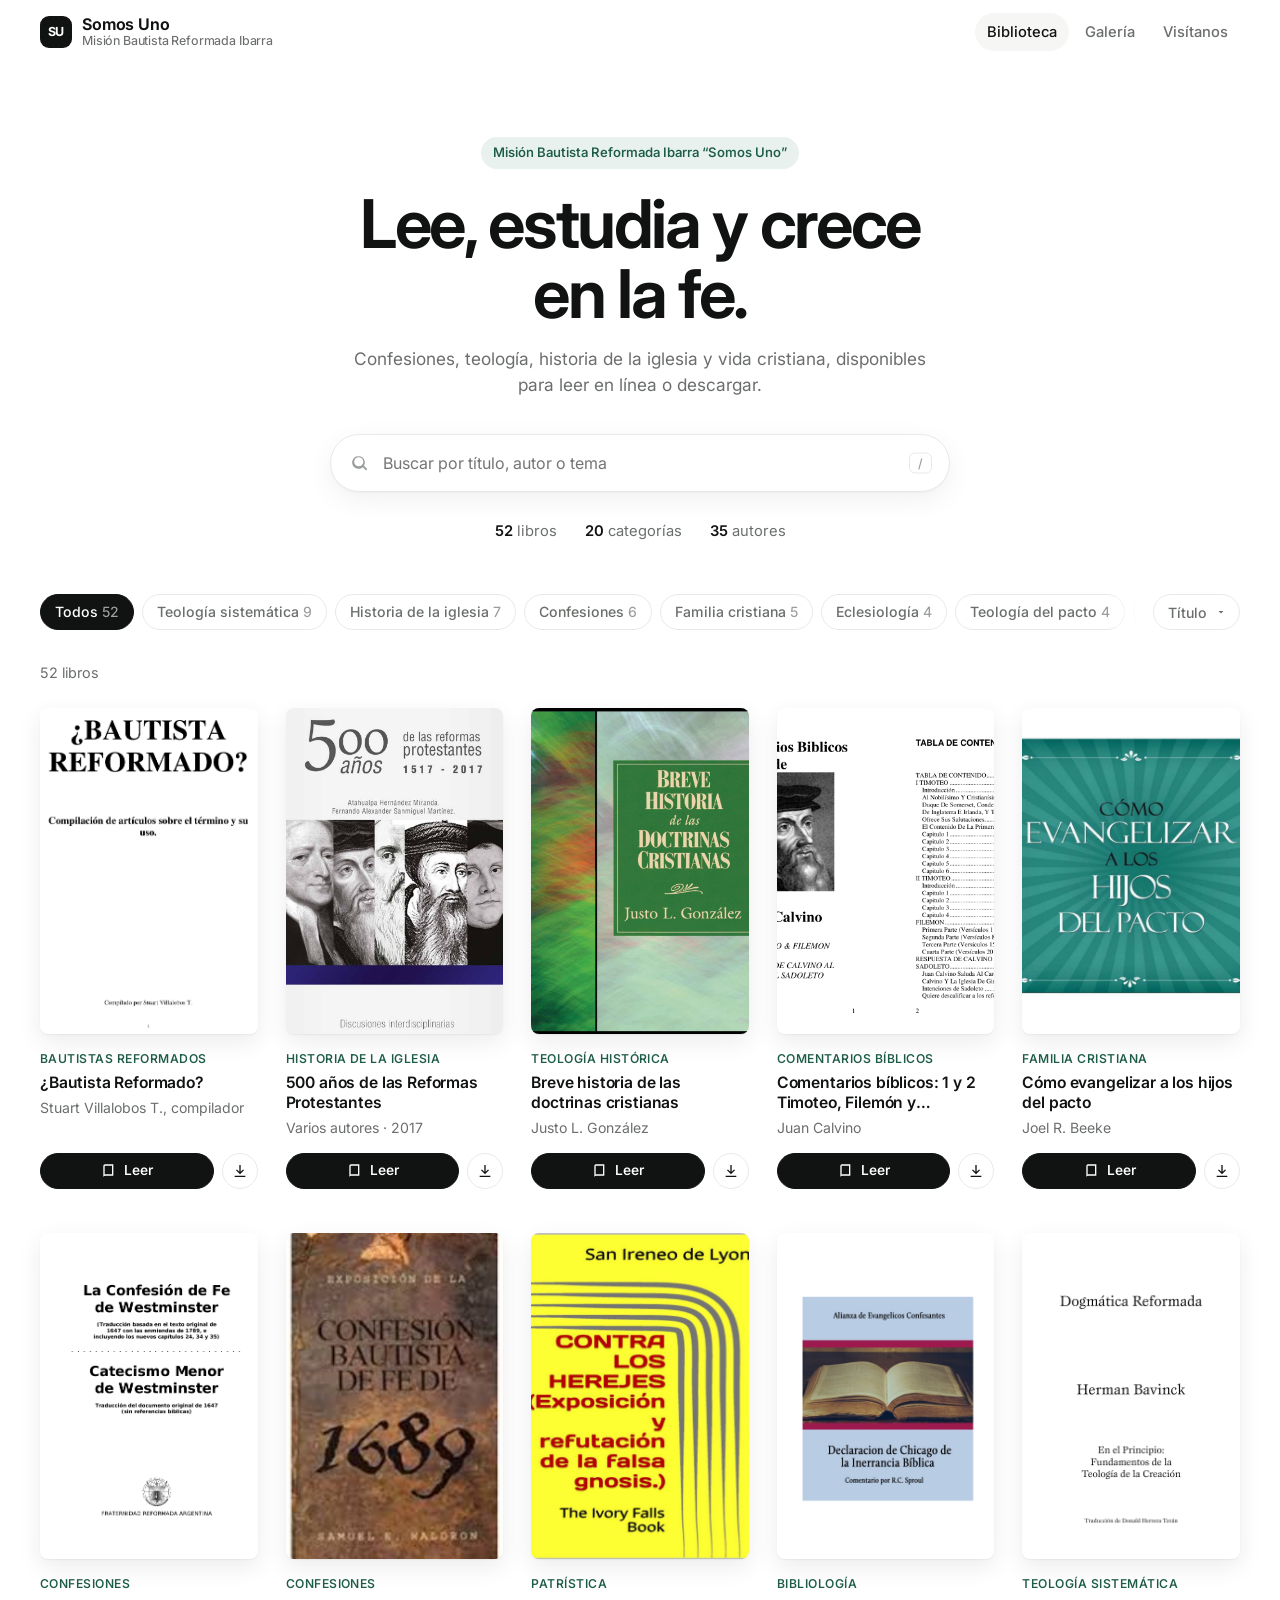
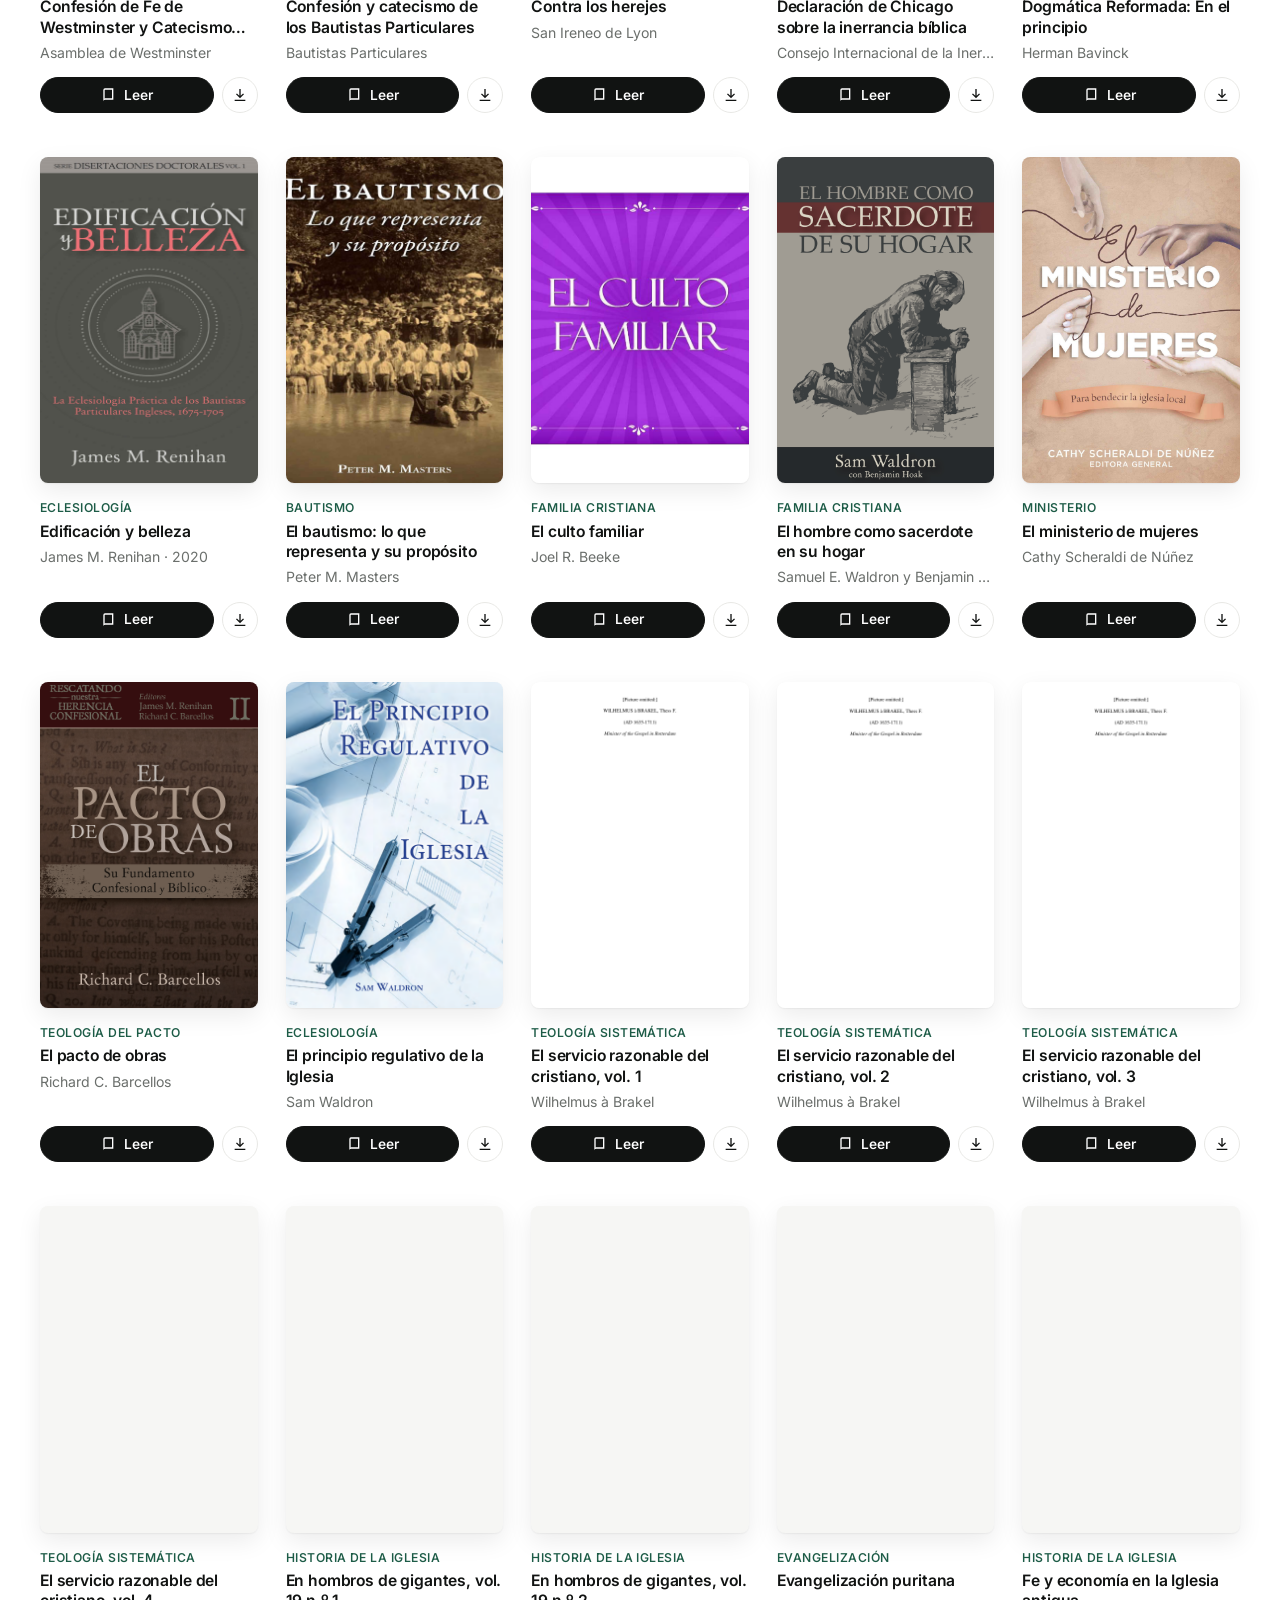
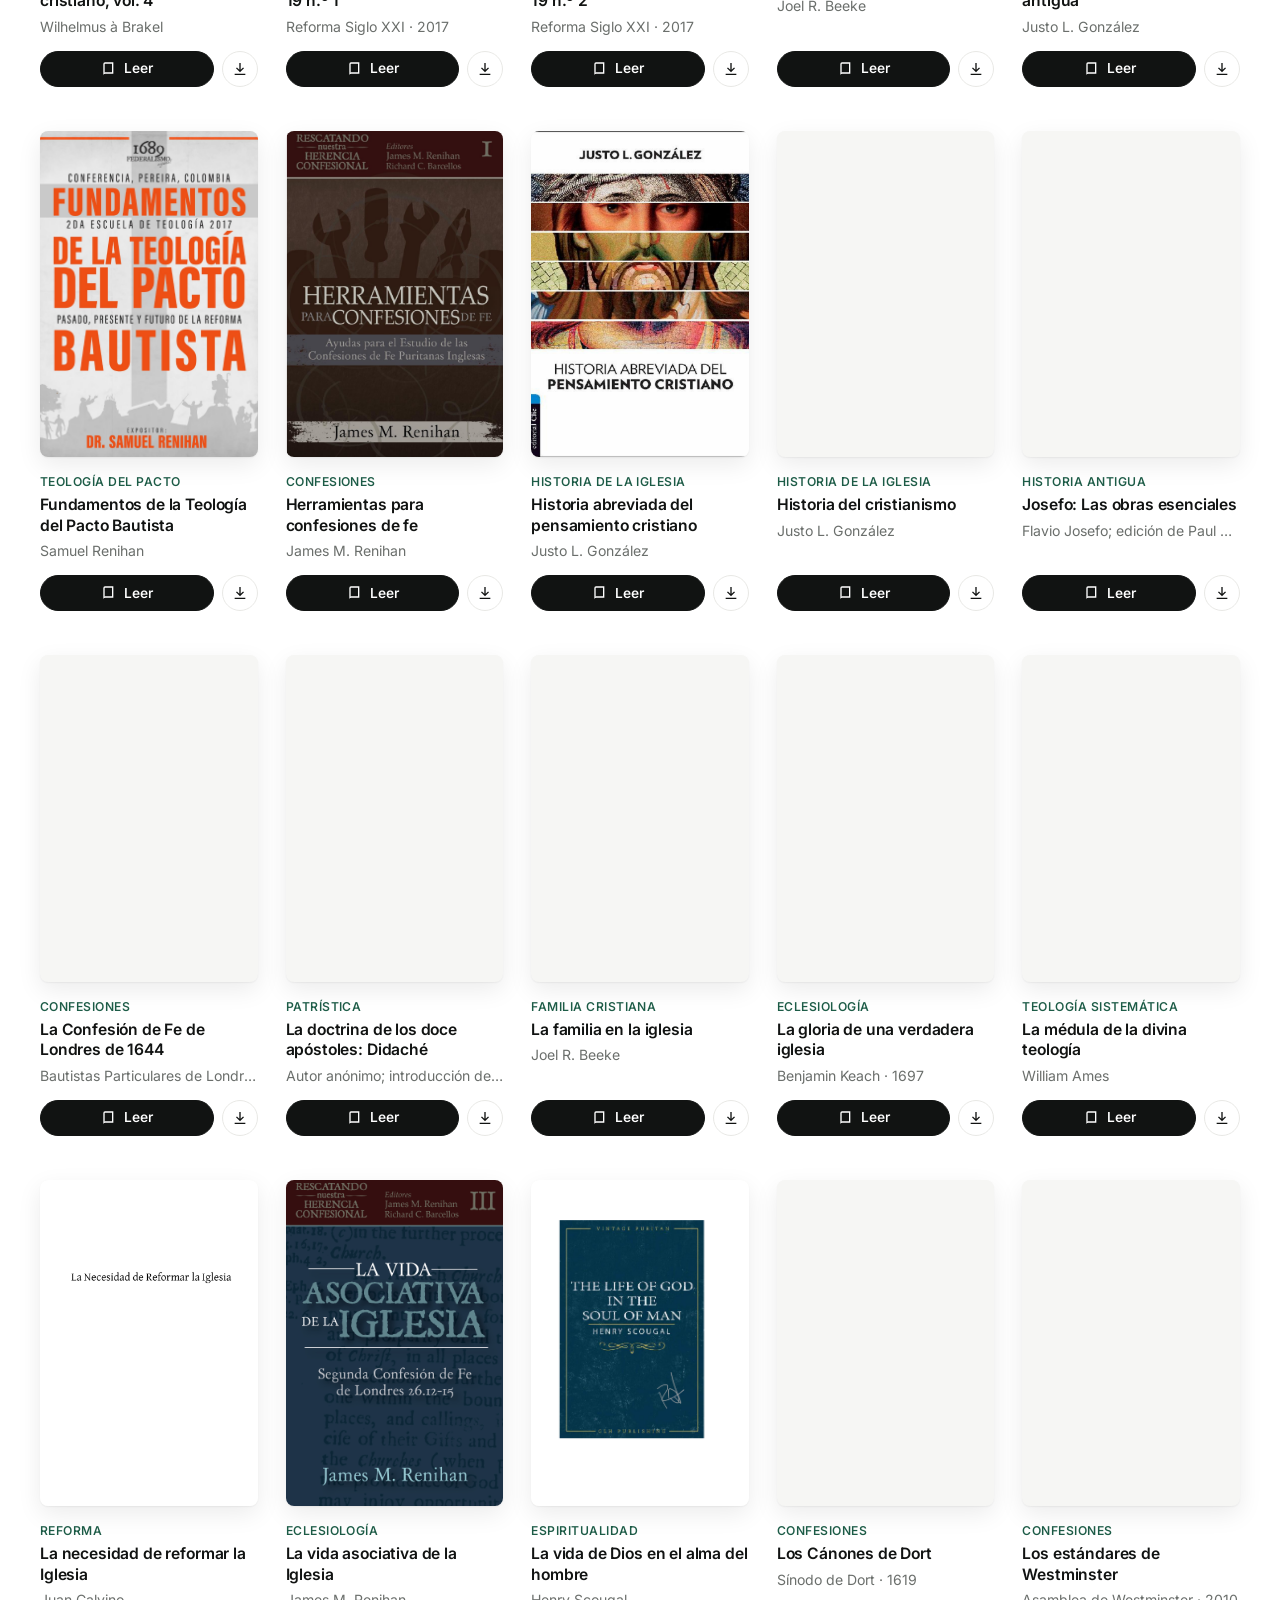
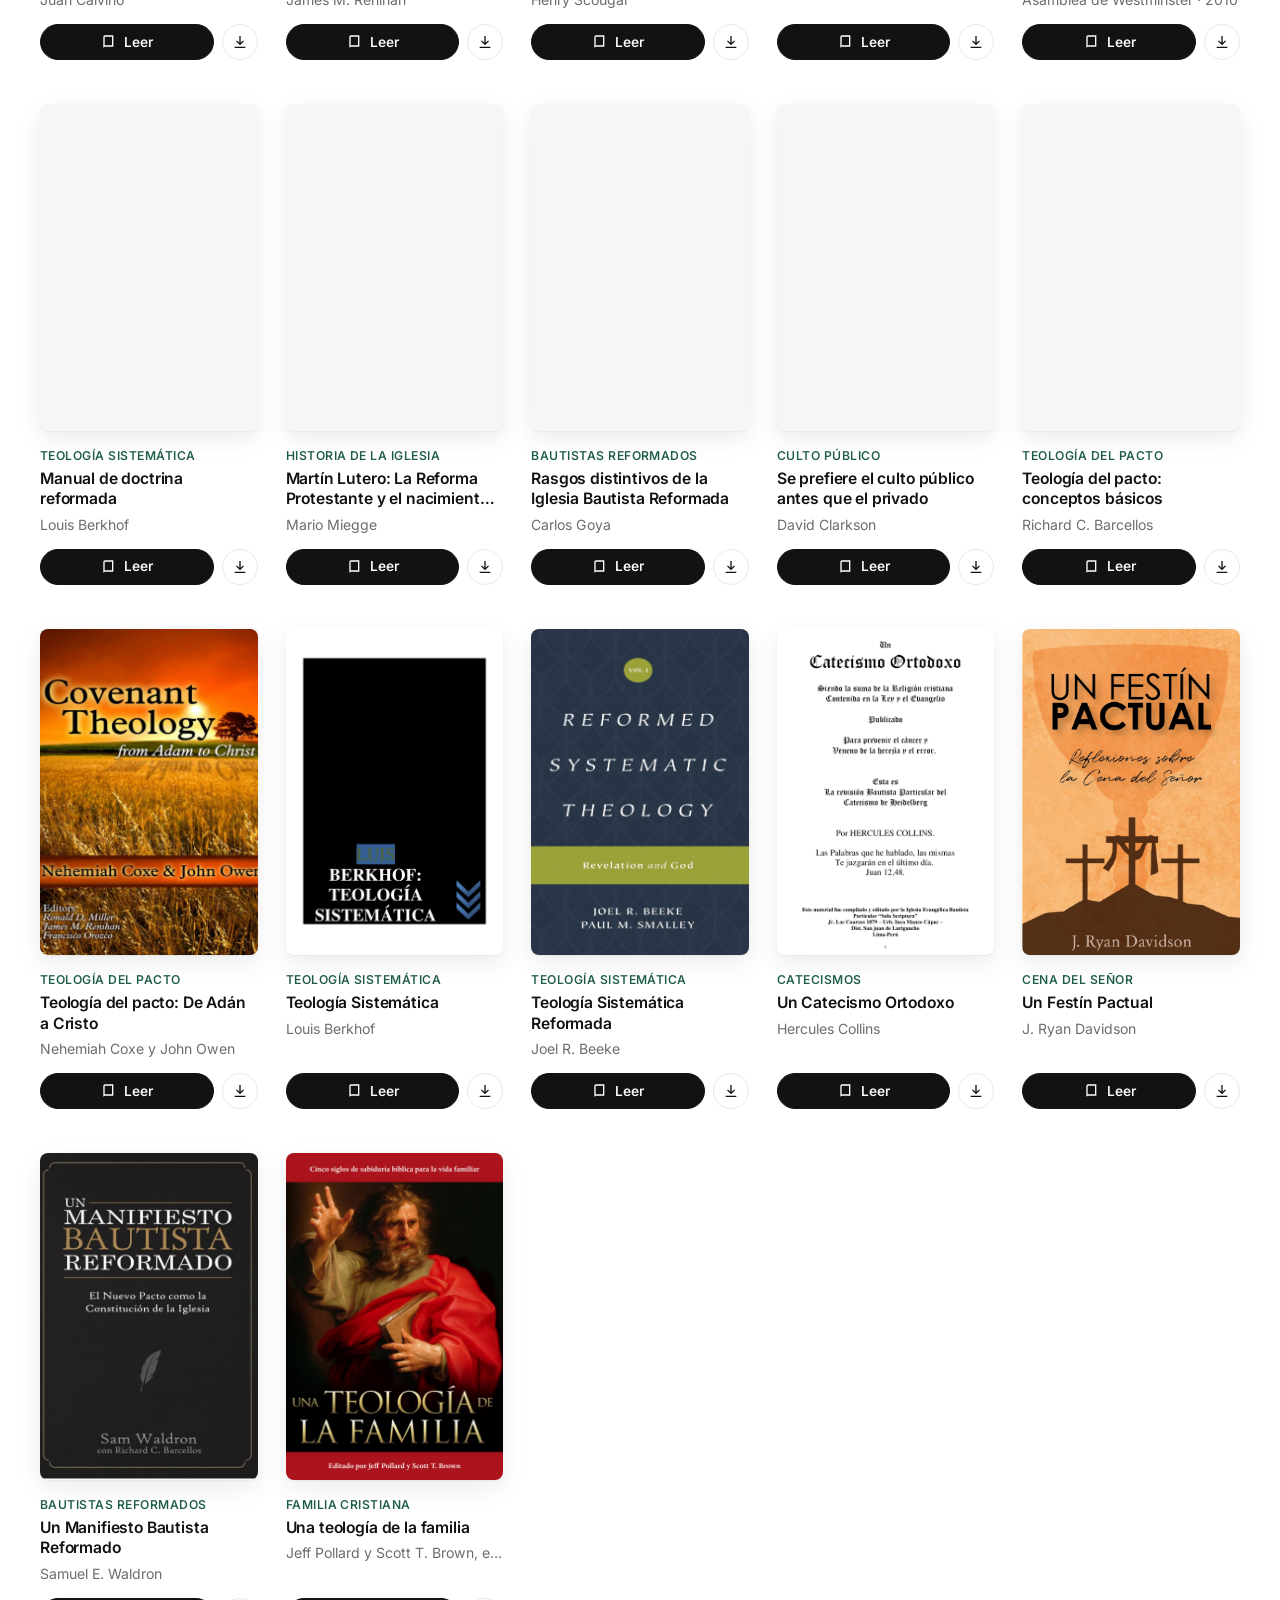
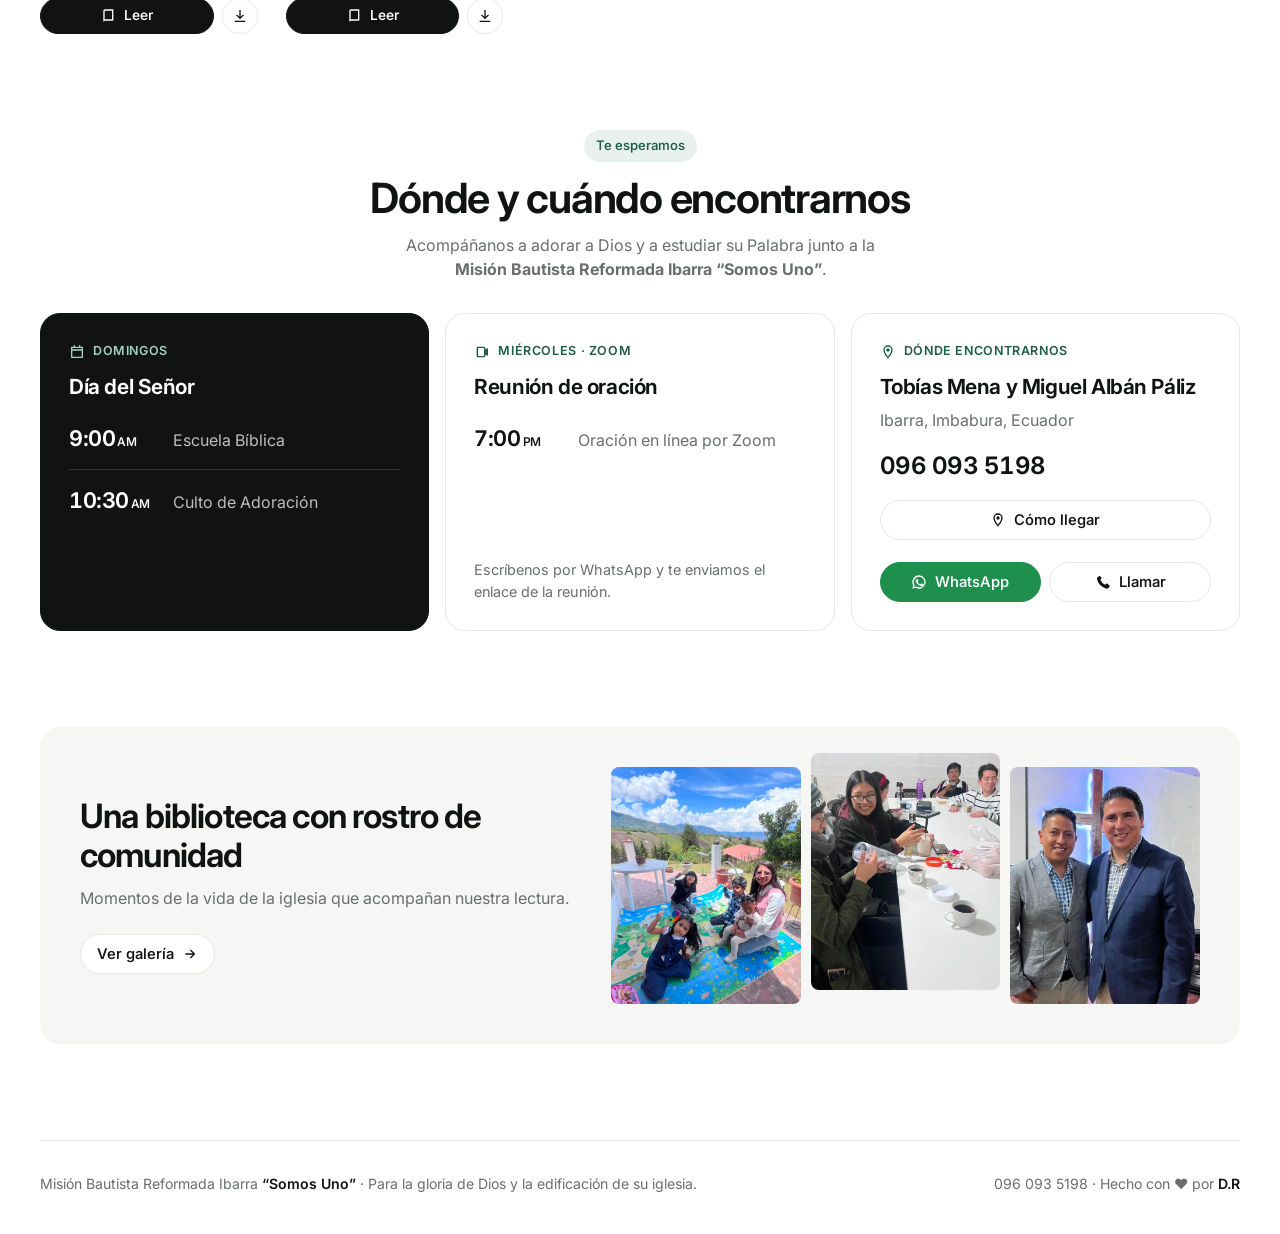
==== docs/index.html @ 9cdca52e "Agregar dirección de la iglesia y botón Cómo llegar Tobías Mena y Miguel Albán Páliz, Ibarra; enlace" ====
<!doctype html>
<html lang="es">
<head>
  <meta charset="utf-8" />
  <meta name="viewport" content="width=device-width,initial-scale=1" />
  <title>Biblioteca Somos Uno</title>
  <meta name="description" content="Misión Bautista Reformada Ibarra “Somos Uno”: biblioteca bautista reformada, horarios de culto y cómo encontrarnos en Ibarra, Ecuador." />
  <link rel="preconnect" href="https://fonts.googleapis.com" />
  <link rel="preconnect" href="https://fonts.gstatic.com" crossorigin />
  <link href="https://fonts.googleapis.com/css2?family=Inter:wght@400;450;500;550;600;650;700&display=swap" rel="stylesheet" />
  <link rel="stylesheet" href="styles.css" />
  <style>
    /* ---------- Hero ---------- */
    .hero {
      padding: 72px 0 40px;
      text-align: center;
    }

    .kicker {
      display: inline-flex;
      align-items: center;
      gap: 8px;
      padding: 6px 12px;
      border-radius: 999px;
      background: var(--accent-soft);
      color: var(--accent);
      font-size: 0.82rem;
      font-weight: 550;
    }

    .hero h1 {
      margin: 20px auto 0;
      max-width: 14ch;
      font-size: clamp(2.4rem, 6vw, 4.2rem);
      line-height: 1.04;
      font-weight: 650;
      letter-spacing: -0.035em;
    }

    .hero p {
      margin: 18px auto 0;
      max-width: 52ch;
      color: var(--muted);
      font-size: 1.08rem;
    }

    .search {
      display: block;
      position: relative;
      max-width: 620px;
      margin: 36px auto 0;
    }

    .search svg {
      position: absolute;
      left: 20px;
      top: 50%;
      transform: translateY(-50%);
      color: var(--faint);
      pointer-events: none;
    }

    .search input {
      width: 100%;
      height: 58px;
      padding: 0 64px 0 52px;
      border: 1px solid var(--line);
      border-radius: 999px;
      background: var(--bg);
      font-size: 1rem;
      outline: none;
      box-shadow: 0 1px 2px rgba(17, 19, 18, 0.04), 0 8px 28px rgba(17, 19, 18, 0.06);
      transition: border-color 150ms ease, box-shadow 150ms ease;
    }

    .search input:focus {
      border-color: var(--accent);
      box-shadow: 0 0 0 4px var(--accent-soft), 0 8px 28px rgba(17, 19, 18, 0.06);
    }

    .search kbd {
      position: absolute;
      right: 18px;
      top: 50%;
      transform: translateY(-50%);
      padding: 2px 8px;
      border: 1px solid var(--line);
      border-radius: 6px;
      color: var(--faint);
      font: 500 0.78rem var(--font);
      pointer-events: none;
    }

    .search input:focus + kbd,
    .search input:not(:placeholder-shown) + kbd { display: none; }

    .stats {
      display: flex;
      justify-content: center;
      flex-wrap: wrap;
      gap: 8px 28px;
      margin-top: 28px;
      color: var(--muted);
      font-size: 0.92rem;
    }

    .stats strong { color: var(--ink); font-weight: 600; }

    /* ---------- Toolbar ---------- */
    .toolbar {
      position: sticky;
      top: 64px;
      z-index: 30;
      display: flex;
      align-items: center;
      gap: 12px;
      padding: 12px 0;
      background: rgba(255, 255, 255, 0.92);
      backdrop-filter: blur(14px);
      -webkit-backdrop-filter: blur(14px);
    }

    .chips {
      flex: 1;
      min-width: 0;
      display: flex;
      gap: 8px;
      overflow-x: auto;
      scrollbar-width: none;
      mask-image: linear-gradient(to right, #000 calc(100% - 32px), transparent);
      -webkit-mask-image: linear-gradient(to right, #000 calc(100% - 32px), transparent);
      padding-right: 32px;
    }

    .chips::-webkit-scrollbar { display: none; }

    .chip {
      flex: 0 0 auto;
      height: 36px;
      padding: 0 14px;
      border: 1px solid var(--line);
      border-radius: 999px;
      background: var(--bg);
      color: var(--muted);
      font-size: 0.88rem;
      font-weight: 500;
      transition: background 150ms ease, color 150ms ease, border-color 150ms ease;
    }

    .chip span { color: var(--faint); margin-left: 4px; font-weight: 450; }
    .chip:hover { color: var(--ink); border-color: #d6d6d2; }
    .chip.is-active { background: var(--ink); border-color: var(--ink); color: #fff; }
    .chip.is-active span { color: rgba(255, 255, 255, 0.6); }

    .sort {
      flex: 0 0 auto;
      height: 36px;
      padding: 0 32px 0 14px;
      border: 1px solid var(--line);
      border-radius: 999px;
      background: var(--bg) url("data:image/svg+xml,%3Csvg xmlns='http://www.w3.org/2000/svg' width='12' height='12' viewBox='0 0 24 24'%3E%3Cpath fill='%236b6f6c' d='M7 10l5 5 5-5z'/%3E%3C/svg%3E") no-repeat right 12px center;
      appearance: none;
      color: var(--muted);
      font-size: 0.88rem;
      font-weight: 500;
      outline: none;
    }

    .result-line {
      margin: 20px 0 24px;
      color: var(--muted);
      font-size: 0.9rem;
    }

    /* ---------- Grid ---------- */
    .grid {
      display: grid;
      grid-template-columns: repeat(auto-fill, minmax(180px, 1fr));
      gap: 44px 28px;
    }

    .book { display: flex; flex-direction: column; min-width: 0; }

    .cover {
      position: relative;
      aspect-ratio: 2 / 3;
      border-radius: var(--radius-sm);
      overflow: hidden;
      background: var(--surface);
      box-shadow: var(--shadow-cover);
      transition: transform 220ms ease, box-shadow 220ms ease;
    }

    .cover img {
      width: 100%;
      height: 100%;
      object-fit: cover;
    }

    .cover-fallback {
      position: absolute;
      inset: 0;
      display: grid;
      place-items: center;
      padding: 18px;
      text-align: center;
      font-weight: 600;
      line-height: 1.25;
      color: var(--muted);
    }

    .book:hover .cover {
      transform: translateY(-4px);
      box-shadow: var(--shadow-cover-hover);
    }

    .book-cat {
      margin-top: 16px;
      color: var(--accent);
      font-size: 0.76rem;
      font-weight: 550;
      text-transform: uppercase;
      letter-spacing: 0.04em;
    }

    .book-title {
      margin: 4px 0 0;
      font-size: 0.98rem;
      font-weight: 600;
      line-height: 1.3;
      letter-spacing: -0.01em;
      display: -webkit-box;
      -webkit-line-clamp: 2;
      -webkit-box-orient: vertical;
      overflow: hidden;
    }

    .book-title a:hover { text-decoration: underline; text-underline-offset: 3px; }

    .book-author {
      margin: 4px 0 0;
      color: var(--muted);
      font-size: 0.88rem;
      white-space: nowrap;
      overflow: hidden;
      text-overflow: ellipsis;
    }

    .book-actions {
      display: flex;
      gap: 8px;
      margin-top: auto;
      padding-top: 14px;
    }

    .book-actions .btn { height: 36px; font-size: 0.86rem; }
    .book-actions .btn.primary { flex: 1; }
    .book-actions .btn.icon { width: 36px; }

    .empty {
      display: none;
      padding: 72px 16px;
      text-align: center;
      color: var(--muted);
    }

    .empty strong { display: block; color: var(--ink); font-size: 1.1rem; font-weight: 600; margin-bottom: 6px; }
    .empty.is-visible { display: block; }

    /* ---------- Gallery teaser ---------- */
    .teaser {
      margin-top: 96px;
      display: grid;
      grid-template-columns: 1fr 1.2fr;
      gap: 40px;
      align-items: center;
      padding: 40px;
      border-radius: 20px;
      background: var(--surface);
    }

    .teaser h2 {
      margin: 0;
      font-size: clamp(1.5rem, 3vw, 2.1rem);
      font-weight: 650;
      letter-spacing: -0.025em;
      line-height: 1.15;
    }

    .teaser p { margin: 12px 0 24px; color: var(--muted); }

    .teaser-photos {
      display: grid;
      grid-template-columns: repeat(3, 1fr);
      gap: 10px;
    }

    .teaser-photos img {
      width: 100%;
      aspect-ratio: 4 / 5;
      object-fit: cover;
      border-radius: var(--radius-sm);
    }

    .teaser-photos img:nth-child(2) { transform: translateY(-14px); }

    /* ---------- Visítanos ---------- */
    .visit { margin-top: 96px; scroll-margin-top: 80px; }

    .visit-head { text-align: center; margin-bottom: 32px; }

    .visit-head h2 {
      margin: 14px 0 0;
      font-size: clamp(1.8rem, 4vw, 2.6rem);
      font-weight: 650;
      letter-spacing: -0.03em;
      line-height: 1.1;
    }

    .visit-head p { margin: 12px auto 0; max-width: 48ch; color: var(--muted); }

    .visit-grid {
      display: grid;
      grid-template-columns: repeat(3, minmax(0, 1fr));
      gap: 16px;
    }

    .visit-card {
      display: flex;
      flex-direction: column;
      padding: 28px;
      border: 1px solid var(--line);
      border-radius: 20px;
      background: var(--bg);
    }

    .visit-card.featured { background: var(--ink); border-color: var(--ink); color: #fff; }

    .visit-label {
      display: flex;
      align-items: center;
      gap: 8px;
      color: var(--accent);
      font-size: 0.78rem;
      font-weight: 600;
      text-transform: uppercase;
      letter-spacing: 0.05em;
    }

    .visit-card.featured .visit-label { color: #9fd3bf; }

    .visit-card h3 {
      margin: 10px 0 20px;
      font-size: 1.3rem;
      font-weight: 650;
      letter-spacing: -0.02em;
    }

    .times { display: grid; gap: 14px; margin: 0; padding: 0; list-style: none; }

    .times li {
      display: grid;
      grid-template-columns: 92px 1fr;
      align-items: baseline;
      gap: 12px;
      padding-bottom: 14px;
      border-bottom: 1px solid var(--line);
    }

    .times li:last-child { border-bottom: 0; padding-bottom: 0; }
    .visit-card.featured .times li { border-color: rgba(255, 255, 255, 0.14); }

    .times strong {
      font-size: 1.35rem;
      font-weight: 650;
      letter-spacing: -0.02em;
      font-variant-numeric: tabular-nums;
      white-space: nowrap;
    }

    .times strong small { font-size: 0.75rem; font-weight: 550; margin-left: 2px; }
    .times span { color: var(--muted); }
    .visit-card.featured .times span { color: rgba(255, 255, 255, 0.72); }

    .visit-note { margin: auto 0 0; padding-top: 20px; color: var(--muted); font-size: 0.9rem; }

    .phone {
      display: block;
      margin: 0 0 4px;
      font-size: 1.5rem;
      font-weight: 650;
      letter-spacing: -0.02em;
      font-variant-numeric: tabular-nums;
    }

    .place { margin: -14px 0 16px; color: var(--muted); }
    .visit-card .phone { margin-bottom: 0; }
    .map-btn { margin-top: 16px; }

    .visit-actions { display: flex; flex-wrap: wrap; gap: 8px; margin-top: auto; padding-top: 22px; }
    .visit-actions .btn { flex: 1; }
    .btn.whatsapp { background: #1f8f4e; border-color: #1f8f4e; color: #fff; }
    .btn.whatsapp:hover:not(:disabled) { background: #187a41; border-color: #187a41; }

    @media (max-width: 980px) {
      .visit-grid { grid-template-columns: 1fr 1fr; }
      .visit-card:last-child { grid-column: 1 / -1; }
    }

    @media (max-width: 760px) {
      .visit { margin-top: 64px; }
      .visit-grid { grid-template-columns: 1fr; }
      .visit-card { padding: 22px; }
    }

    @media (max-width: 760px) {
      .hero { padding: 40px 0 28px; }
      .grid { grid-template-columns: repeat(2, minmax(0, 1fr)); gap: 32px 16px; }
      .book-actions .btn.primary span { display: none; }
      .teaser { grid-template-columns: 1fr; padding: 24px; gap: 24px; margin-top: 64px; }
      .sort { max-width: 120px; }
      .search kbd { display: none; }
    }
  </style>
</head>
<body>
  <header class="topbar" id="topbar">
    <div class="shell">
      <a class="brand" href="index.html">
        <span class="brand-mark">SU</span>
        <span>Somos Uno<small>Misión Bautista Reformada Ibarra</small></span>
      </a>
      <nav class="nav" aria-label="Navegación principal">
        <a href="index.html" aria-current="page">Biblioteca</a>
        <a href="gallery.html">Galería</a>
        <a href="#visitanos">Visítanos</a>
      </nav>
    </div>
  </header>

  <main class="shell">
    <section class="hero fade-in">
      <span class="kicker"><span><span class="name-full">Misión Bautista Reformada Ibarra</span><abbr class="name-short" title="Misión Bautista Reformada Ibarra">M.B.R.I.</abbr> “Somos Uno”</span></span>
      <h1>Lee, estudia y crece en la fe.</h1>
      <p>Confesiones, teología, historia de la iglesia y vida cristiana, disponibles para leer en línea o descargar.</p>

      <label class="search">
        <svg width="20" height="20" viewBox="0 0 24 24" aria-hidden="true"><path fill="currentColor" d="m20.7 19.3-4-4A7.6 7.6 0 1 0 15.3 17l4 4 1.4-1.7ZM5 10.5a5.5 5.5 0 1 1 11 0 5.5 5.5 0 0 1-11 0Z"/></svg>
        <input id="search" type="search" autocomplete="off" placeholder="Buscar por título, autor o tema" aria-label="Buscar libros" />
        <kbd>/</kbd>
      </label>

      <div class="stats" aria-label="Resumen de la biblioteca">
        <span><strong id="stat-books">–</strong> libros</span>
        <span><strong id="stat-categories">–</strong> categorías</span>
        <span><strong id="stat-authors">–</strong> autores</span>
      </div>
    </section>

    <section id="catalogo" aria-label="Catálogo">
      <div class="toolbar">
        <div id="chips" class="chips" role="toolbar" aria-label="Filtrar por categoría"></div>
        <select id="sort" class="sort" aria-label="Ordenar">
          <option value="title">Título</option>
          <option value="author">Autor</option>
          <option value="year">Año</option>
        </select>
      </div>

      <p id="result-line" class="result-line" aria-live="polite"></p>
      <div id="list" class="grid"></div>
      <div id="empty" class="empty">
        <strong>No encontramos libros</strong>
        Prueba con otro título, autor o categoría.
      </div>
    </section>

    <section id="visitanos" class="visit" aria-labelledby="visit-title">
      <div class="visit-head">
        <span class="kicker">Te esperamos</span>
        <h2 id="visit-title">Dónde y cuándo encontrarnos</h2>
        <p>Acompáñanos a adorar a Dios y a estudiar su Palabra junto a la <strong>Misión Bautista Reformada Ibarra “Somos Uno”</strong>.</p>
      </div>

      <div class="visit-grid">
        <article class="visit-card featured">
          <span class="visit-label">
            <svg width="16" height="16" viewBox="0 0 24 24" aria-hidden="true"><path fill="currentColor" d="M7 2h2v2h6V2h2v2h3a1 1 0 0 1 1 1v15a1 1 0 0 1-1 1H4a1 1 0 0 1-1-1V5a1 1 0 0 1 1-1h3V2Zm12 8H5v9h14v-9ZM5 6v2h14V6H5Z"/></svg>
            Domingos
          </span>
          <h3>Día del Señor</h3>
          <ul class="times">
            <li><strong>9:00<small>AM</small></strong><span>Escuela Bíblica</span></li>
            <li><strong>10:30<small>AM</small></strong><span>Culto de Adoración</span></li>
          </ul>
        </article>

        <article class="visit-card">
          <span class="visit-label">
            <svg width="16" height="16" viewBox="0 0 24 24" aria-hidden="true"><path fill="currentColor" d="M4 6a2 2 0 0 1 2-2h9a2 2 0 0 1 2 2v2.4l4-2.4v12l-4-2.4V18a2 2 0 0 1-2 2H6a2 2 0 0 1-2-2V6Zm2 0v12h9V6H6Z"/></svg>
            Miércoles · Zoom
          </span>
          <h3>Reunión de oración</h3>
          <ul class="times">
            <li><strong>7:00<small>PM</small></strong><span>Oración en línea por Zoom</span></li>
          </ul>
          <p class="visit-note">Escríbenos por WhatsApp y te enviamos el enlace de la reunión.</p>
        </article>

        <article class="visit-card">
          <span class="visit-label">
            <svg width="16" height="16" viewBox="0 0 24 24" aria-hidden="true"><path fill="currentColor" d="M12 2a7 7 0 0 1 7 7c0 5.2-7 13-7 13S5 14.2 5 9a7 7 0 0 1 7-7Zm0 2a5 5 0 0 0-5 5c0 3.2 3.4 8 5 10 1.6-2 5-6.8 5-10a5 5 0 0 0-5-5Zm0 2.5a2.5 2.5 0 1 1 0 5 2.5 2.5 0 0 1 0-5Z"/></svg>
            Dónde encontrarnos
          </span>
          <h3>Tobías Mena y Miguel Albán Páliz</h3>
          <p class="place">Ibarra, Imbabura, Ecuador</p>
          <a class="phone" href="tel:+593960935198">096 093 5198</a>
          <a class="btn map-btn" href="https://www.google.com/maps/search/?api=1&amp;query=Tob%C3%ADas%20Mena%20y%20Miguel%20Alb%C3%A1n%20P%C3%A1liz%2C%20Ibarra%2C%20Ecuador" target="_blank" rel="noopener">
            <svg width="16" height="16" viewBox="0 0 24 24" aria-hidden="true"><path fill="currentColor" d="M12 2a7 7 0 0 1 7 7c0 5.2-7 13-7 13S5 14.2 5 9a7 7 0 0 1 7-7Zm0 2a5 5 0 0 0-5 5c0 3.2 3.4 8 5 10 1.6-2 5-6.8 5-10a5 5 0 0 0-5-5Zm0 2.5a2.5 2.5 0 1 1 0 5 2.5 2.5 0 0 1 0-5Z"/></svg>
            Cómo llegar
          </a>
          <div class="visit-actions">
            <a class="btn whatsapp" href="https://wa.me/593960935198?text=Hola%2C%20quisiera%20informaci%C3%B3n%20sobre%20la%20Misi%C3%B3n%20Bautista%20Reformada%20Ibarra%20%E2%80%9CSomos%20Uno%E2%80%9D." target="_blank" rel="noopener">
              <svg width="16" height="16" viewBox="0 0 24 24" aria-hidden="true"><path fill="currentColor" d="M12 2a10 10 0 0 0-8.6 15.1L2 22l5-1.3A10 10 0 1 0 12 2Zm0 2a8 8 0 1 1-4.1 14.9l-.3-.2-2.8.7.8-2.7-.2-.3A8 8 0 0 1 12 4Zm-3.3 4c-.2 0-.5 0-.7.3-.3.3-.9.9-.9 2.2s1 2.6 1.1 2.7c.1.2 1.9 3 4.7 4.1 2.3.9 2.8.7 3.3.7.5-.1 1.6-.7 1.8-1.3.2-.6.2-1.2.2-1.3-.1-.1-.3-.2-.6-.3l-1.8-.9c-.3-.1-.5-.1-.7.1l-.8 1c-.1.2-.3.2-.6.1-.3-.1-1.1-.4-2.1-1.3-.8-.7-1.3-1.5-1.4-1.8-.2-.3 0-.4.1-.6l.4-.5.3-.5v-.5l-.8-2c-.2-.5-.4-.5-.6-.5h-.5Z"/></svg>
              WhatsApp
            </a>
            <a class="btn" href="tel:+593960935198">
              <svg width="16" height="16" viewBox="0 0 24 24" aria-hidden="true"><path fill="currentColor" d="M6.6 2.5 9.3 5a1.5 1.5 0 0 1 .1 2.1L8 8.6a12 12 0 0 0 7.4 7.4l1.5-1.4a1.5 1.5 0 0 1 2.1.1l2.5 2.7a1.5 1.5 0 0 1 0 2.1l-1.4 1.4c-1 1-2.5 1.4-3.9.9A20 20 0 0 1 3.2 8.8c-.5-1.4-.1-2.9.9-3.9l1.4-1.4a1.5 1.5 0 0 1 2.1 0Z"/></svg>
              Llamar
            </a>
          </div>
        </article>
      </div>
    </section>

    <section class="teaser" aria-label="Galería">
      <div>
        <h2>Una biblioteca con rostro de comunidad</h2>
        <p>Momentos de la vida de la iglesia que acompañan nuestra lectura.</p>
        <a class="btn" href="gallery.html">Ver galería
          <svg width="16" height="16" viewBox="0 0 24 24" aria-hidden="true"><path fill="currentColor" d="m13.3 5.3 6 6a1 1 0 0 1 0 1.4l-6 6-1.4-1.4 4.3-4.3H5v-2h11.2l-4.3-4.3 1.4-1.4Z"/></svg>
        </a>
      </div>
      <div class="teaser-photos">
        <img src="gallery/photo1.jpg" alt="" loading="lazy" />
        <img src="gallery/photo2.jpg" alt="" loading="lazy" />
        <img src="gallery/photo3.jpg" alt="" loading="lazy" />
      </div>
    </section>
  </main>

  <footer class="shell site-footer">
    <span>Misión Bautista Reformada Ibarra <strong>“Somos Uno”</strong> · Para la gloria de Dios y la edificación de su iglesia.</span>
    <span><a href="tel:+593960935198">096 093 5198</a> · Hecho con ♥ por <strong>D.R</strong></span>
  </footer>

  <script>
    const state = { books: [], query: '', category: '', sort: 'title' };

    const $ = id => document.getElementById(id);
    const list = $('list');
    const empty = $('empty');
    const resultLine = $('result-line');
    const search = $('search');
    const sort = $('sort');
    const chips = $('chips');

    const ICON_READ = '<svg width="16" height="16" viewBox="0 0 24 24" aria-hidden="true"><path fill="currentColor" d="M5 4.5A2.5 2.5 0 0 1 7.5 2H20v17H7.5A2.5 2.5 0 0 0 5 21.5v-17Zm2.5-.5a.5.5 0 0 0-.5.5v13c.2 0 .3-.5.5-.5H18V4H7.5Z"/></svg>';
    const ICON_DOWNLOAD = '<svg width="16" height="16" viewBox="0 0 24 24" aria-hidden="true"><path fill="currentColor" d="M11 3h2v10.2l3.6-3.6 1.4 1.4-6 6-6-6 1.4-1.4 3.6 3.6V3ZM4 19h16v2H4v-2Z"/></svg>';

    function normalize(value) {
      return String(value || '').toLocaleLowerCase('es').normalize('NFD').replace(/[̀-ͯ]/g, '');
    }

    function matches(book) {
      const haystack = normalize([book.title, book.author, book.category, book.year, book.description, ...(book.tags || [])].join(' '));
      const terms = normalize(state.query).split(/\s+/).filter(Boolean);
      return terms.every(term => haystack.includes(term)) &&
        (!state.category || book.category === state.category);
    }

    function compare(a, b) {
      if (state.sort === 'year') {
        return Number(b.year || 0) - Number(a.year || 0) || a.title.localeCompare(b.title, 'es');
      }
      return String(a[state.sort] || '').localeCompare(String(b[state.sort] || ''), 'es');
    }

    function fileName(path) {
      return String(path).split('/').pop();
    }

    function el(tag, className, text) {
      const node = document.createElement(tag);
      if (className) node.className = className;
      if (text != null) node.textContent = text;
      return node;
    }

    function createCard(book, index) {
      const href = `viewer.html?id=${encodeURIComponent(book.id)}`;
      const card = el('article', 'book fade-in');
      card.style.animationDelay = `${Math.min(index, 11) * 30}ms`;

      const cover = el('a', 'cover');
      cover.href = href;
      cover.setAttribute('aria-label', `Leer ${book.title}`);
      const fallback = () => cover.replaceChildren(el('span', 'cover-fallback', book.title));
      if (book.cover) {
        const img = new Image();
        img.src = book.cover;
        img.alt = '';
        img.loading = 'lazy';
        img.decoding = 'async';
        img.onerror = fallback;
        cover.append(img);
      } else {
        fallback();
      }

      const category = el('div', 'book-cat', book.category || 'General');
      const title = el('h3', 'book-title');
      const titleLink = el('a', '', book.title);
      titleLink.href = href;
      titleLink.title = book.description || book.title;
      title.append(titleLink);
      const author = el('p', 'book-author', [book.author, book.year].filter(Boolean).join(' · ') || 'Autor no registrado');

      const actions = el('div', 'book-actions');
      const read = el('a', 'btn primary');
      read.href = href;
      read.innerHTML = `${ICON_READ}<span>Leer</span>`;
      const download = el('a', 'btn icon');
      download.href = book.file;
      download.download = fileName(book.file);
      download.title = 'Descargar PDF';
      download.setAttribute('aria-label', `Descargar ${book.title}`);
      download.innerHTML = ICON_DOWNLOAD;
      actions.append(read, download);

      card.append(cover, category, title, author, actions);
      return card;
    }

    function render() {
      const books = state.books.filter(matches).sort(compare);
      list.replaceChildren(...books.map(createCard));
      empty.classList.toggle('is-visible', books.length === 0);
      const scope = state.category ? ` en ${state.category}` : '';
      resultLine.textContent = `${books.length} ${books.length === 1 ? 'libro' : 'libros'}${scope}`;
      for (const chip of chips.children) {
        chip.classList.toggle('is-active', chip.dataset.category === state.category);
        chip.setAttribute('aria-pressed', chip.dataset.category === state.category);
      }
    }

    function buildChips() {
      const counts = new Map();
      for (const book of state.books) {
        if (book.category) counts.set(book.category, (counts.get(book.category) || 0) + 1);
      }
      const entries = [['', state.books.length], ...[...counts].sort((a, b) => b[1] - a[1] || a[0].localeCompare(b[0], 'es'))];
      for (const [name, count] of entries) {
        const chip = el('button', 'chip', name || 'Todos');
        chip.type = 'button';
        chip.dataset.category = name;
        chip.append(el('span', '', count));
        chip.addEventListener('click', () => {
          state.category = name;
          render();
          const top = $('catalogo').getBoundingClientRect().top + scrollY - 64;
          if (scrollY > top) scrollTo({ top, behavior: 'smooth' });
        });
        chips.append(chip);
      }
    }

    function updateStats() {
      $('stat-books').textContent = state.books.length;
      $('stat-categories').textContent = new Set(state.books.map(b => b.category).filter(Boolean)).size;
      $('stat-authors').textContent = new Set(state.books.map(b => b.author).filter(Boolean)).size;
    }

    async function load() {
      try {
        const response = await fetch('books.json', { cache: 'no-store' });
        if (!response.ok) throw new Error('No se pudo cargar el catálogo.');
        state.books = await response.json();
        buildChips();
        updateStats();
        render();
      } catch (error) {
        empty.innerHTML = '';
        empty.append(el('strong', '', 'No se pudo cargar el catálogo'), error.message);
        empty.classList.add('is-visible');
      }
    }

    search.addEventListener('input', () => { state.query = search.value.trim(); render(); });
    sort.addEventListener('change', () => { state.sort = sort.value; render(); });

    document.addEventListener('keydown', event => {
      if (event.key === '/' && document.activeElement !== search) {
        event.preventDefault();
        search.focus();
      }
    });

    const topbar = $('topbar');
    addEventListener('scroll', () => topbar.classList.toggle('is-scrolled', scrollY > 8), { passive: true });

    load();
  </script>
</body>
</html>
---- docs/styles.css ----
/* Biblioteca Somos Uno — estilo compartido (claro minimalista) */
:root {
  color-scheme: light;
  --bg: #ffffff;
  --surface: #f6f6f4;
  --surface-2: #efefec;
  --ink: #111312;
  --muted: #6b6f6c;
  --faint: #9a9e9b;
  --line: #e8e8e5;
  --accent: #1d5c47;
  --accent-ink: #ffffff;
  --accent-soft: #e8f1ed;
  --radius: 12px;
  --radius-sm: 8px;
  --shadow-cover: 0 1px 2px rgba(17, 19, 18, 0.06), 0 8px 24px rgba(17, 19, 18, 0.08);
  --shadow-cover-hover: 0 2px 4px rgba(17, 19, 18, 0.08), 0 18px 40px rgba(17, 19, 18, 0.14);
  --font: "Inter", ui-sans-serif, system-ui, -apple-system, "Segoe UI", Roboto, sans-serif;
}

* { box-sizing: border-box; }

html { scroll-behavior: smooth; }

body {
  margin: 0;
  min-height: 100vh;
  font-family: var(--font);
  font-size: 16px;
  line-height: 1.5;
  background: var(--bg);
  color: var(--ink);
  -webkit-font-smoothing: antialiased;
}

a { color: inherit; text-decoration: none; }
button, input, select { font: inherit; color: inherit; }
button, select { cursor: pointer; }
img { display: block; max-width: 100%; }
[hidden] { display: none !important; }

:focus-visible {
  outline: 2px solid var(--accent);
  outline-offset: 2px;
}

.shell {
  width: min(1200px, 100% - 32px);
  margin-inline: auto;
}

/* ---------- Header ---------- */
.topbar {
  position: sticky;
  top: 0;
  z-index: 40;
  background: rgba(255, 255, 255, 0.86);
  backdrop-filter: saturate(180%) blur(14px);
  -webkit-backdrop-filter: saturate(180%) blur(14px);
  border-bottom: 1px solid transparent;
  transition: border-color 200ms ease;
}

.topbar.is-scrolled { border-bottom-color: var(--line); }

.topbar .shell {
  height: 64px;
  display: flex;
  align-items: center;
  justify-content: space-between;
  gap: 16px;
}

.brand {
  display: flex;
  align-items: center;
  gap: 10px;
  font-weight: 650;
  letter-spacing: -0.01em;
  min-width: 0;
}

.brand-mark {
  width: 32px;
  height: 32px;
  border-radius: 9px;
  display: grid;
  place-items: center;
  background: var(--ink);
  color: #fff;
  font-size: 0.78rem;
  font-weight: 700;
  flex: 0 0 auto;
}

.brand small {
  display: block;
  color: var(--muted);
  font-weight: 450;
  font-size: 0.78rem;
  line-height: 1.2;
}

.brand > span:last-child { display: block; line-height: 1.2; white-space: nowrap; overflow: hidden; text-overflow: ellipsis; }

.nav { display: flex; gap: 4px; }

.nav a {
  padding: 8px 12px;
  border-radius: 999px;
  color: var(--muted);
  font-size: 0.92rem;
  font-weight: 500;
  transition: background 150ms ease, color 150ms ease;
}

.nav a:hover { background: var(--surface); color: var(--ink); }
.nav a[aria-current="page"] { color: var(--ink); background: var(--surface); }

/* ---------- Buttons ---------- */
.btn {
  display: inline-flex;
  align-items: center;
  justify-content: center;
  gap: 8px;
  height: 40px;
  padding: 0 16px;
  border: 1px solid var(--line);
  border-radius: 999px;
  background: var(--bg);
  font-size: 0.92rem;
  font-weight: 550;
  white-space: nowrap;
  transition: background 150ms ease, border-color 150ms ease, transform 150ms ease;
}

.btn:hover:not(:disabled) { background: var(--surface); border-color: #d9d9d5; }
.btn:active:not(:disabled) { transform: scale(0.98); }
.btn:disabled { opacity: 0.4; cursor: not-allowed; }

.btn.primary { background: var(--ink); border-color: var(--ink); color: #fff; }
.btn.primary:hover:not(:disabled) { background: #2a2d2b; border-color: #2a2d2b; }

.btn.icon { width: 40px; padding: 0; }

/* ---------- Footer ---------- */
.site-footer {
  margin-top: 96px;
  padding: 32px 0 40px;
  border-top: 1px solid var(--line);
  color: var(--muted);
  font-size: 0.88rem;
  display: flex;
  justify-content: space-between;
  gap: 16px;
  flex-wrap: wrap;
}

.site-footer strong { color: var(--ink); font-weight: 600; }

/* ---------- Motion ---------- */
.fade-in { animation: fade-in 420ms ease both; }

@keyframes fade-in {
  from { opacity: 0; transform: translateY(8px); }
  to { opacity: 1; transform: none; }
}

@media (prefers-reduced-motion: reduce) {
  *, *::before, *::after {
    animation-duration: 0.01ms !important;
    transition-duration: 0.01ms !important;
    scroll-behavior: auto !important;
  }
}

.name-short { display: none; text-decoration: none; }

@media (max-width: 560px) {
  .brand > span:last-child { display: none; }
  .name-full { display: none; }
  .name-short { display: inline; }
  .brand small { display: none; }
  .nav { gap: 0; }
  .nav a { padding: 8px 9px; font-size: 0.86rem; }
  .site-footer { flex-direction: column; margin-top: 64px; }
}
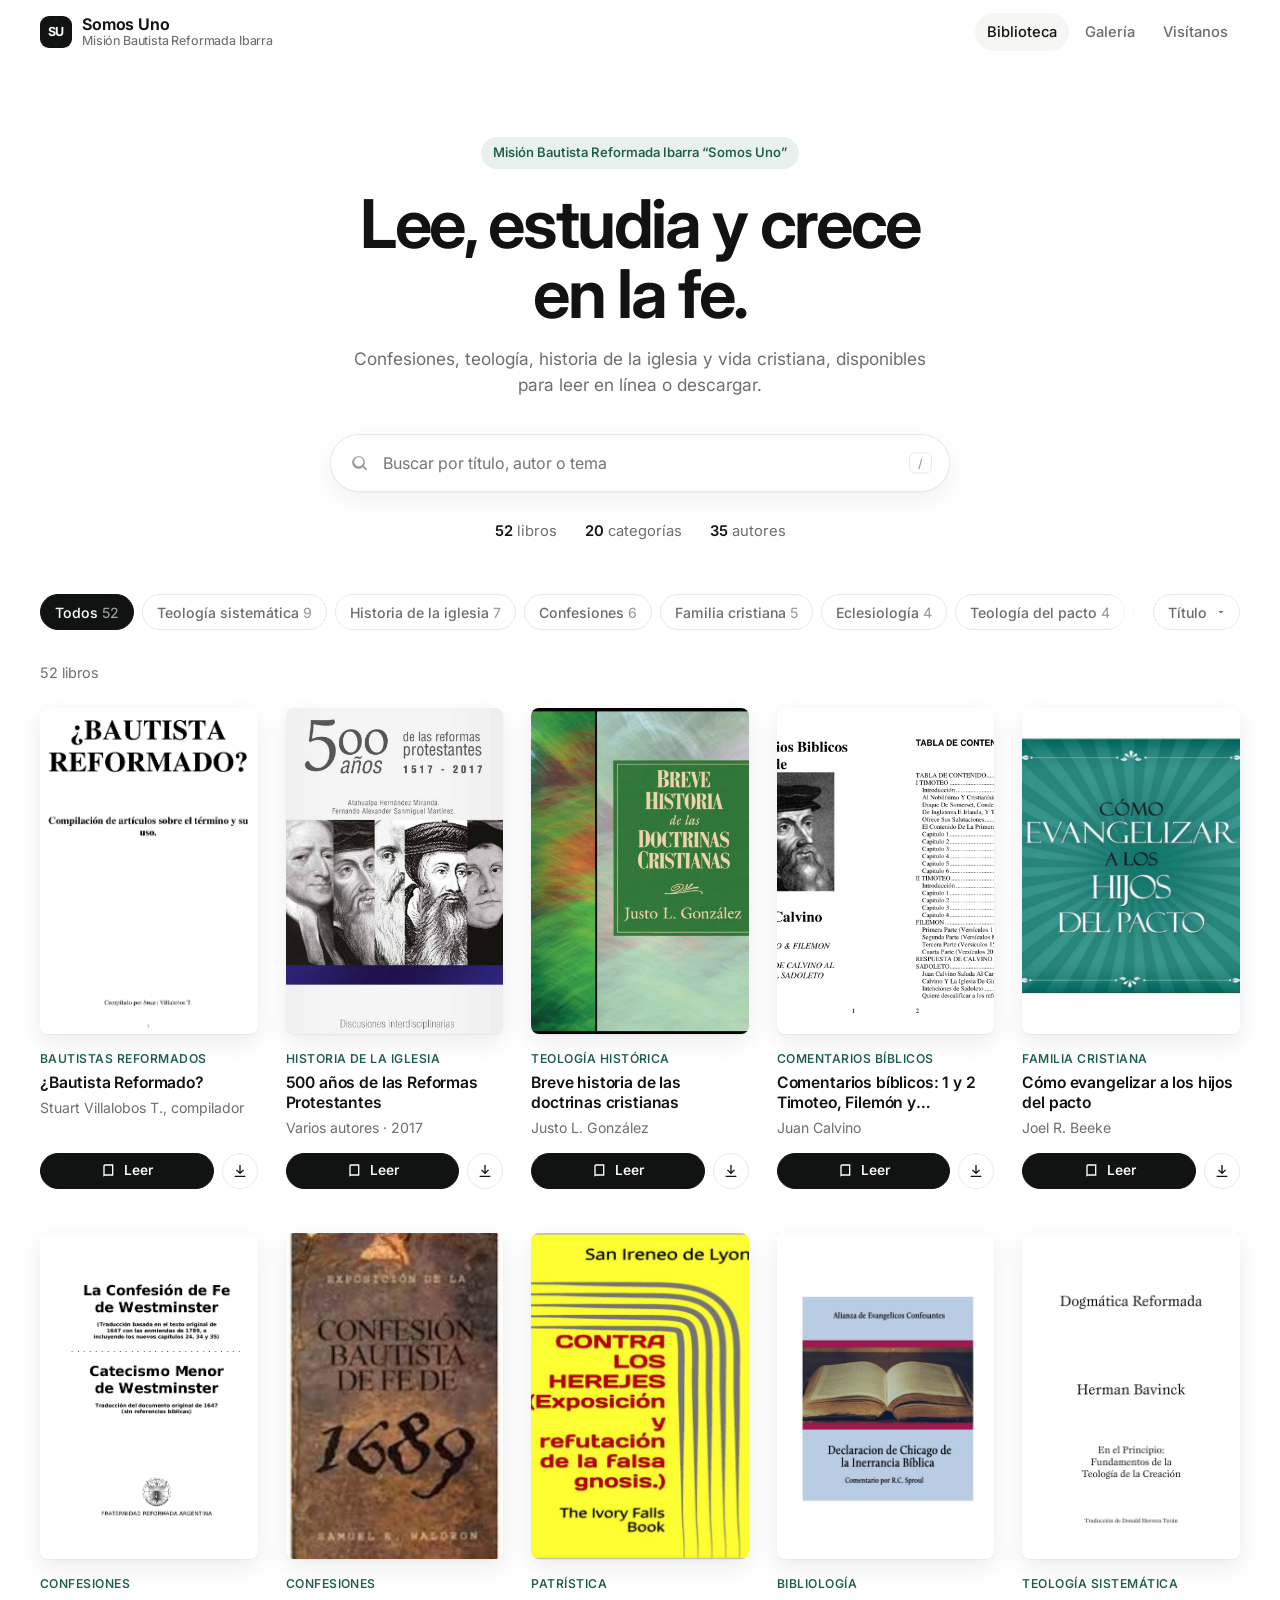
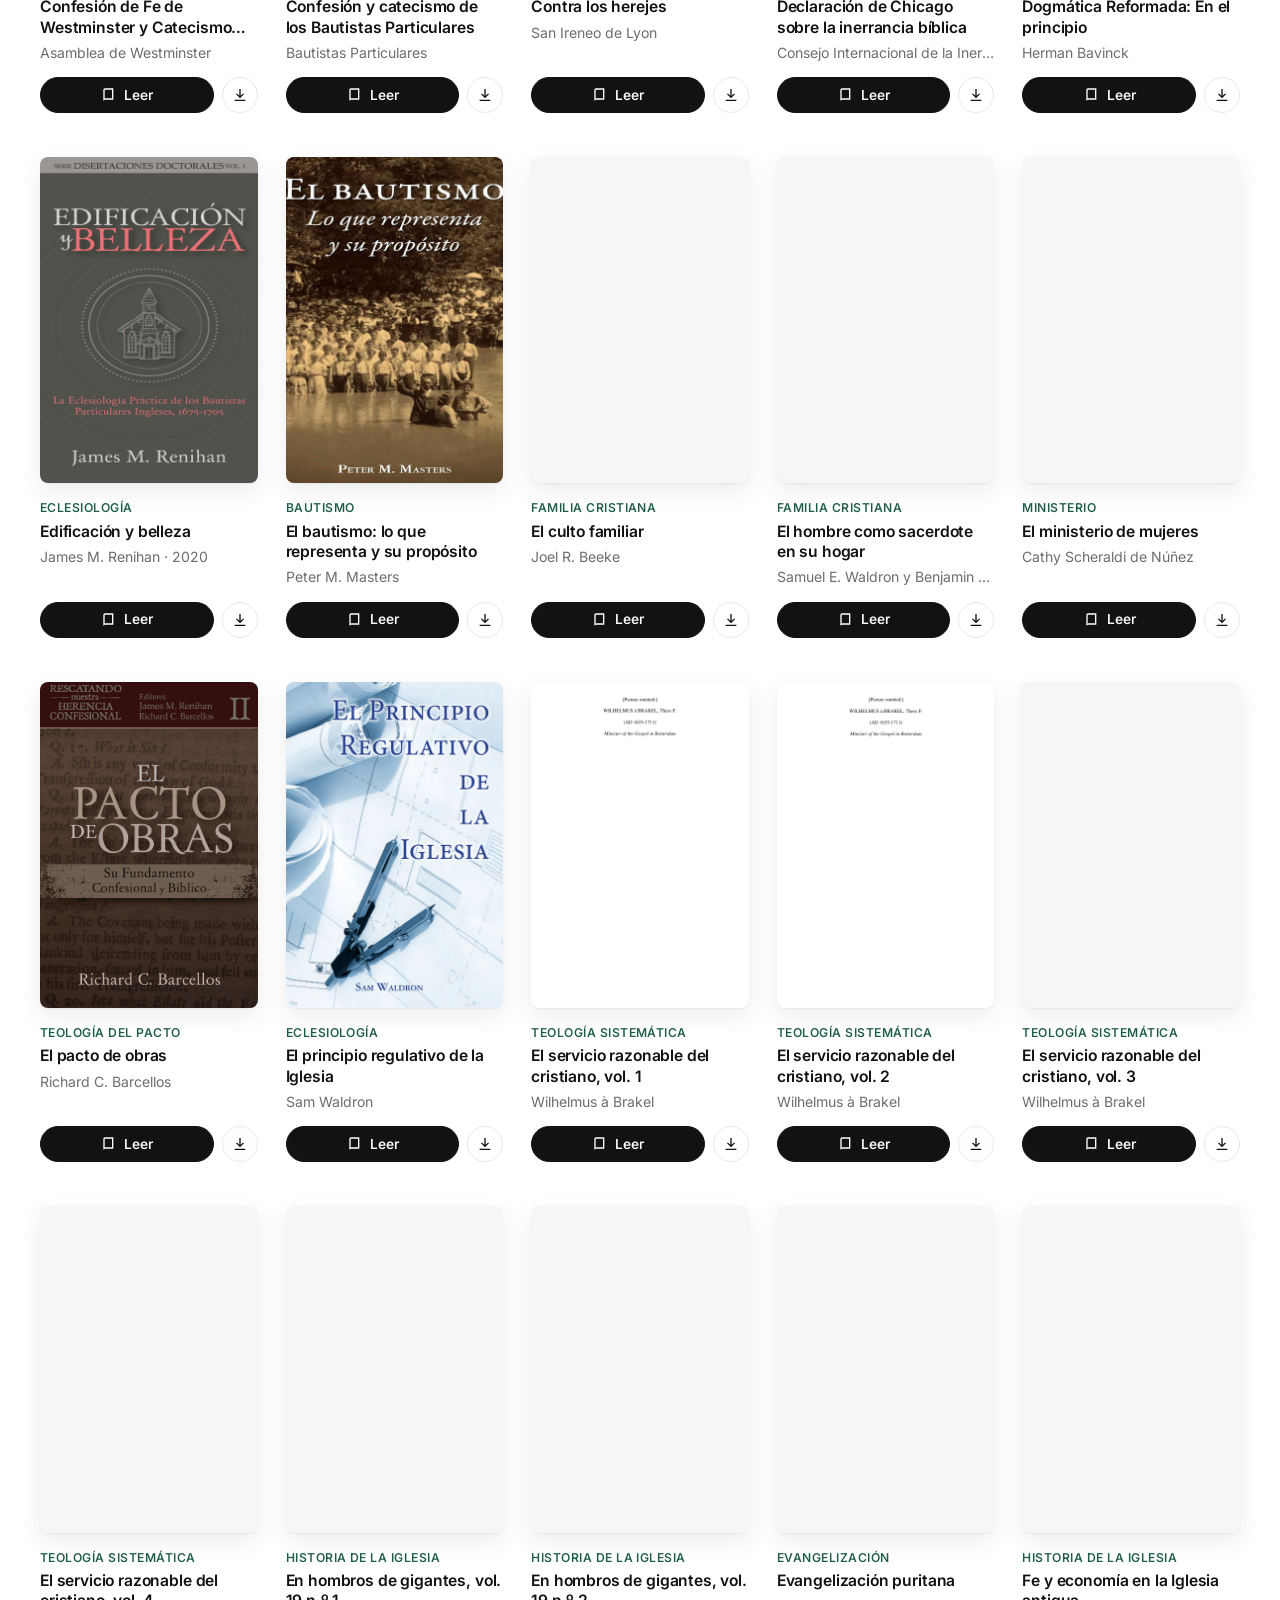
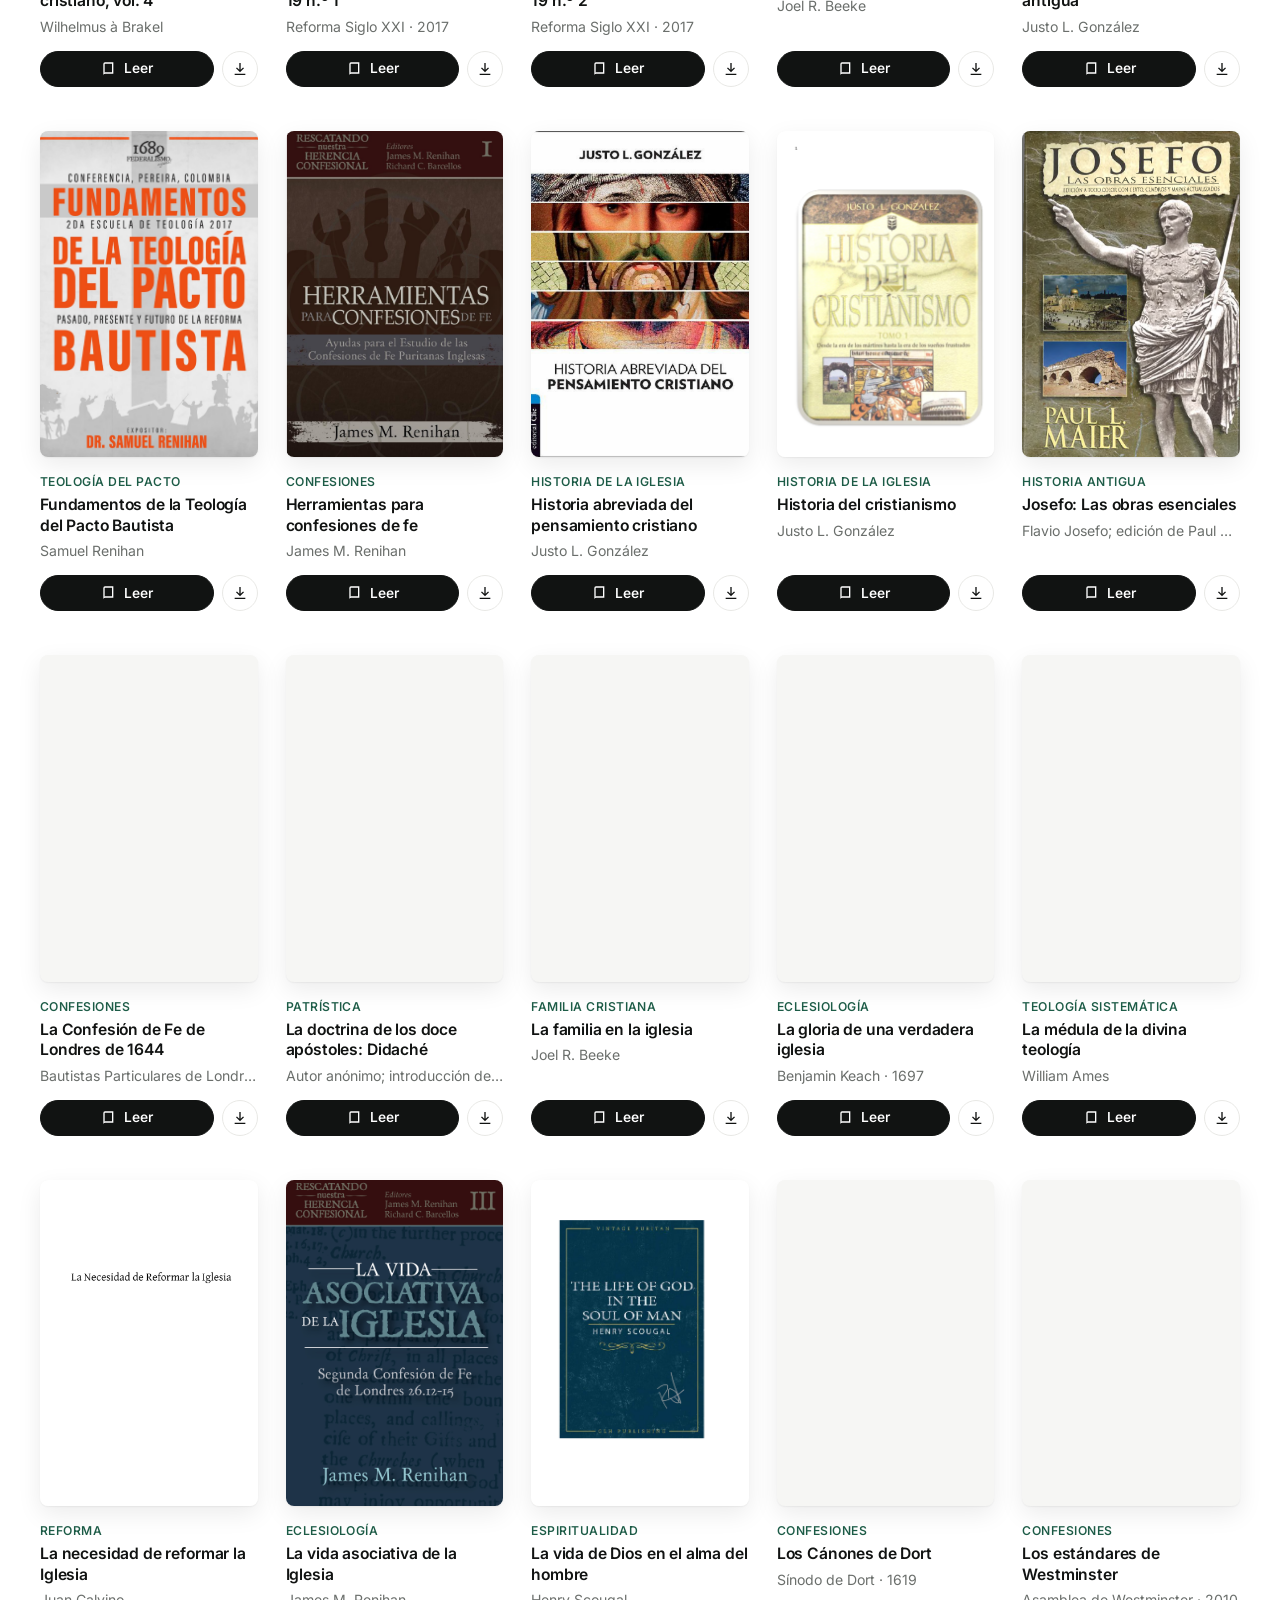
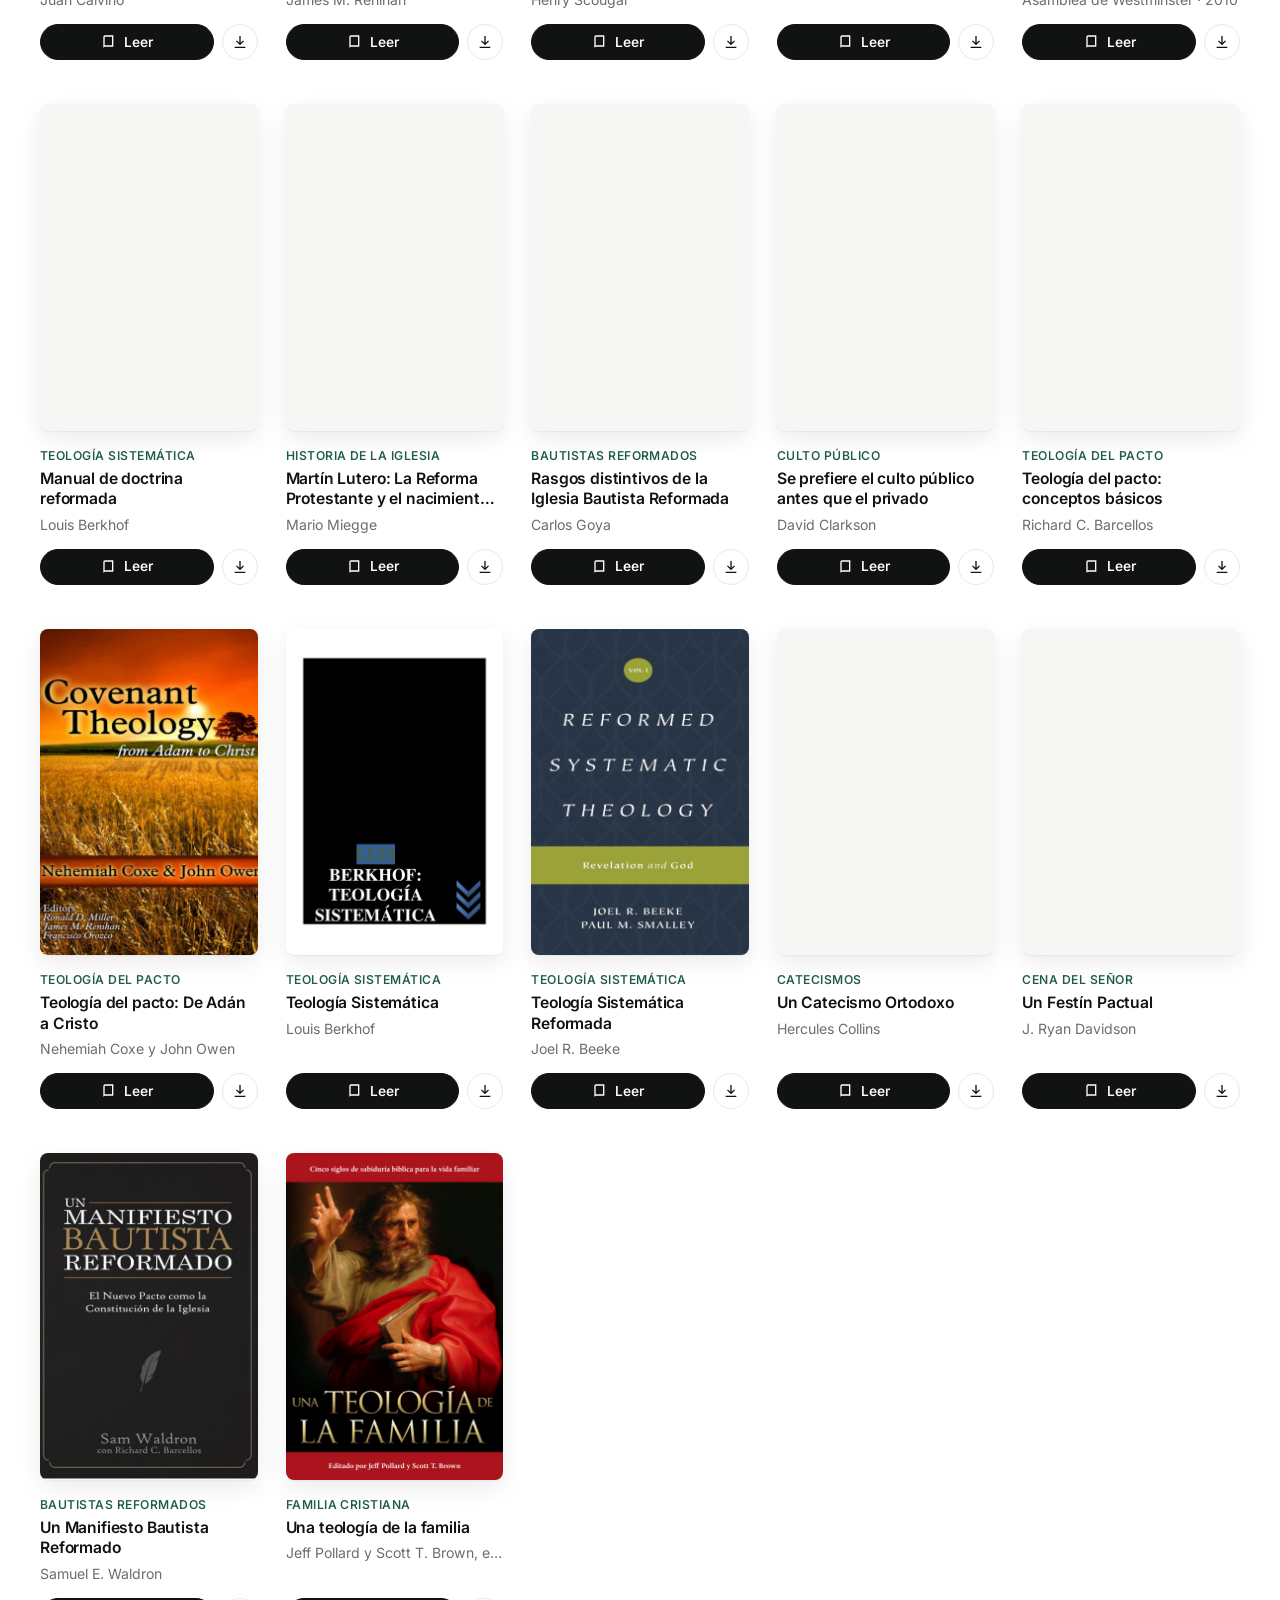
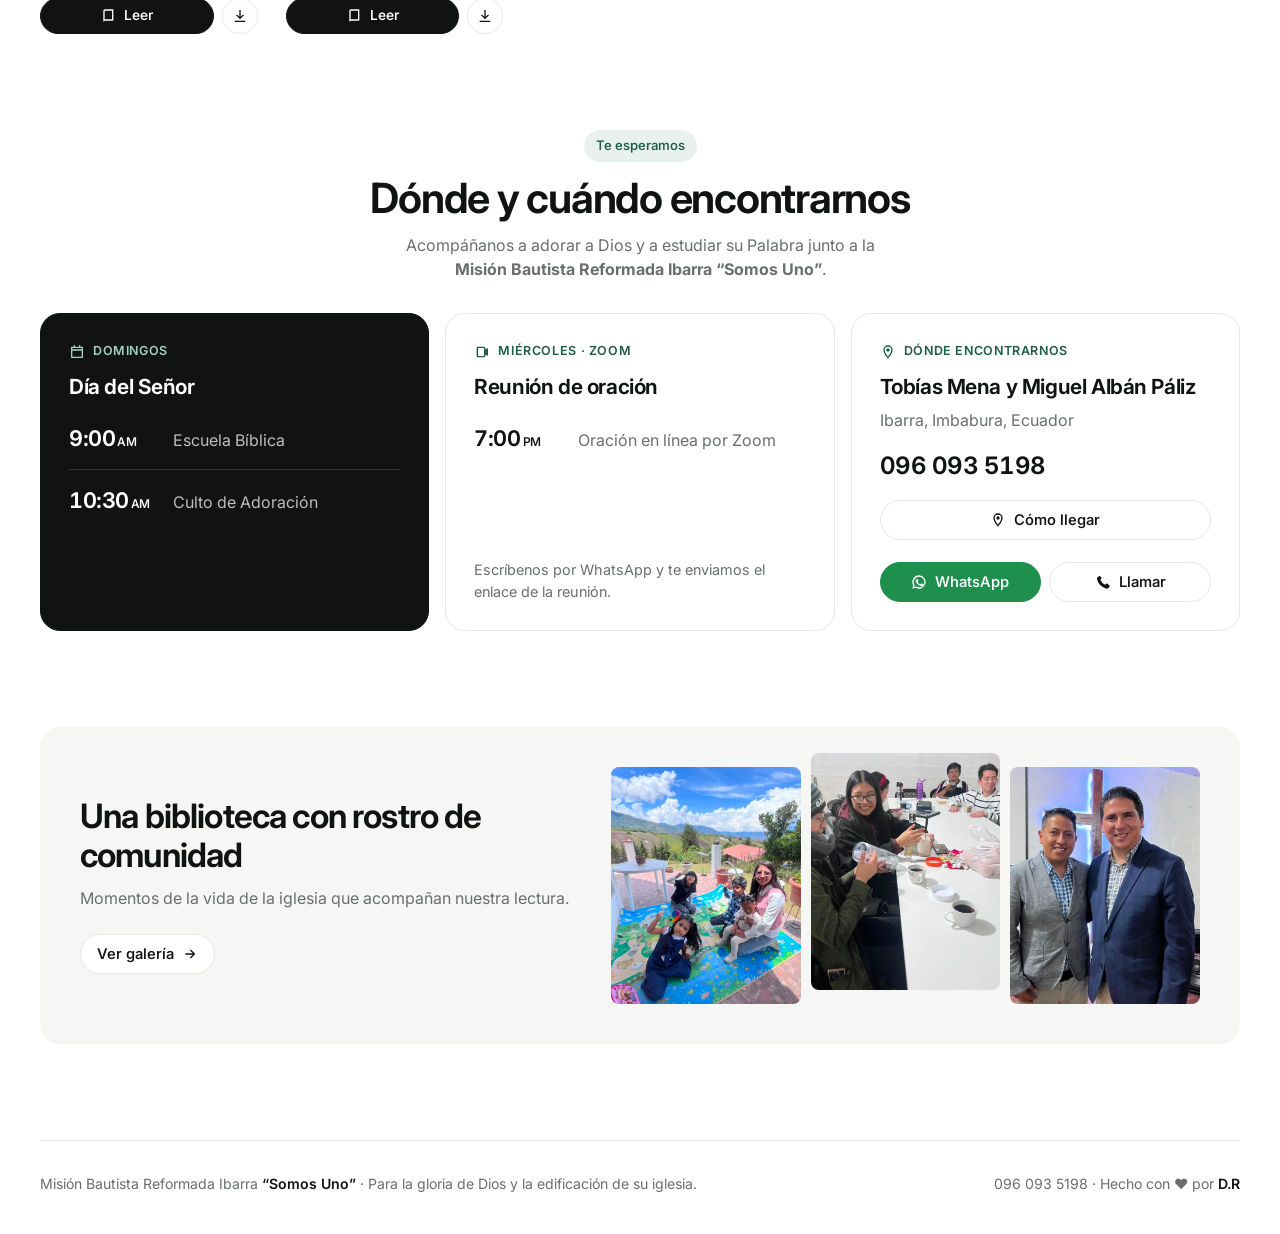
==== commit e0c3bda5: "Quitar iniciales M.B.R.I.; mostrar siempre el nombre completo Co-Authored-By: Claude Opus 5.5 <norep" ====
--- a/docs/index.html
+++ b/docs/index.html
@@ -440,7 +440,7 @@
 
   <main class="shell">
     <section class="hero fade-in">
-      <span class="kicker"><span><span class="name-full">Misión Bautista Reformada Ibarra</span><abbr class="name-short" title="Misión Bautista Reformada Ibarra">M.B.R.I.</abbr> “Somos Uno”</span></span>
+      <span class="kicker">Misión Bautista Reformada Ibarra “Somos&nbsp;Uno”</span>
       <h1>Lee, estudia y crece en la fe.</h1>
       <p>Confesiones, teología, historia de la iglesia y vida cristiana, disponibles para leer en línea o descargar.</p>
 
--- a/docs/styles.css
+++ b/docs/styles.css
@@ -174,12 +174,8 @@
   }
 }
 
-.name-short { display: none; text-decoration: none; }
-
 @media (max-width: 560px) {
   .brand > span:last-child { display: none; }
-  .name-full { display: none; }
-  .name-short { display: inline; }
   .brand small { display: none; }
   .nav { gap: 0; }
   .nav a { padding: 8px 9px; font-size: 0.86rem; }
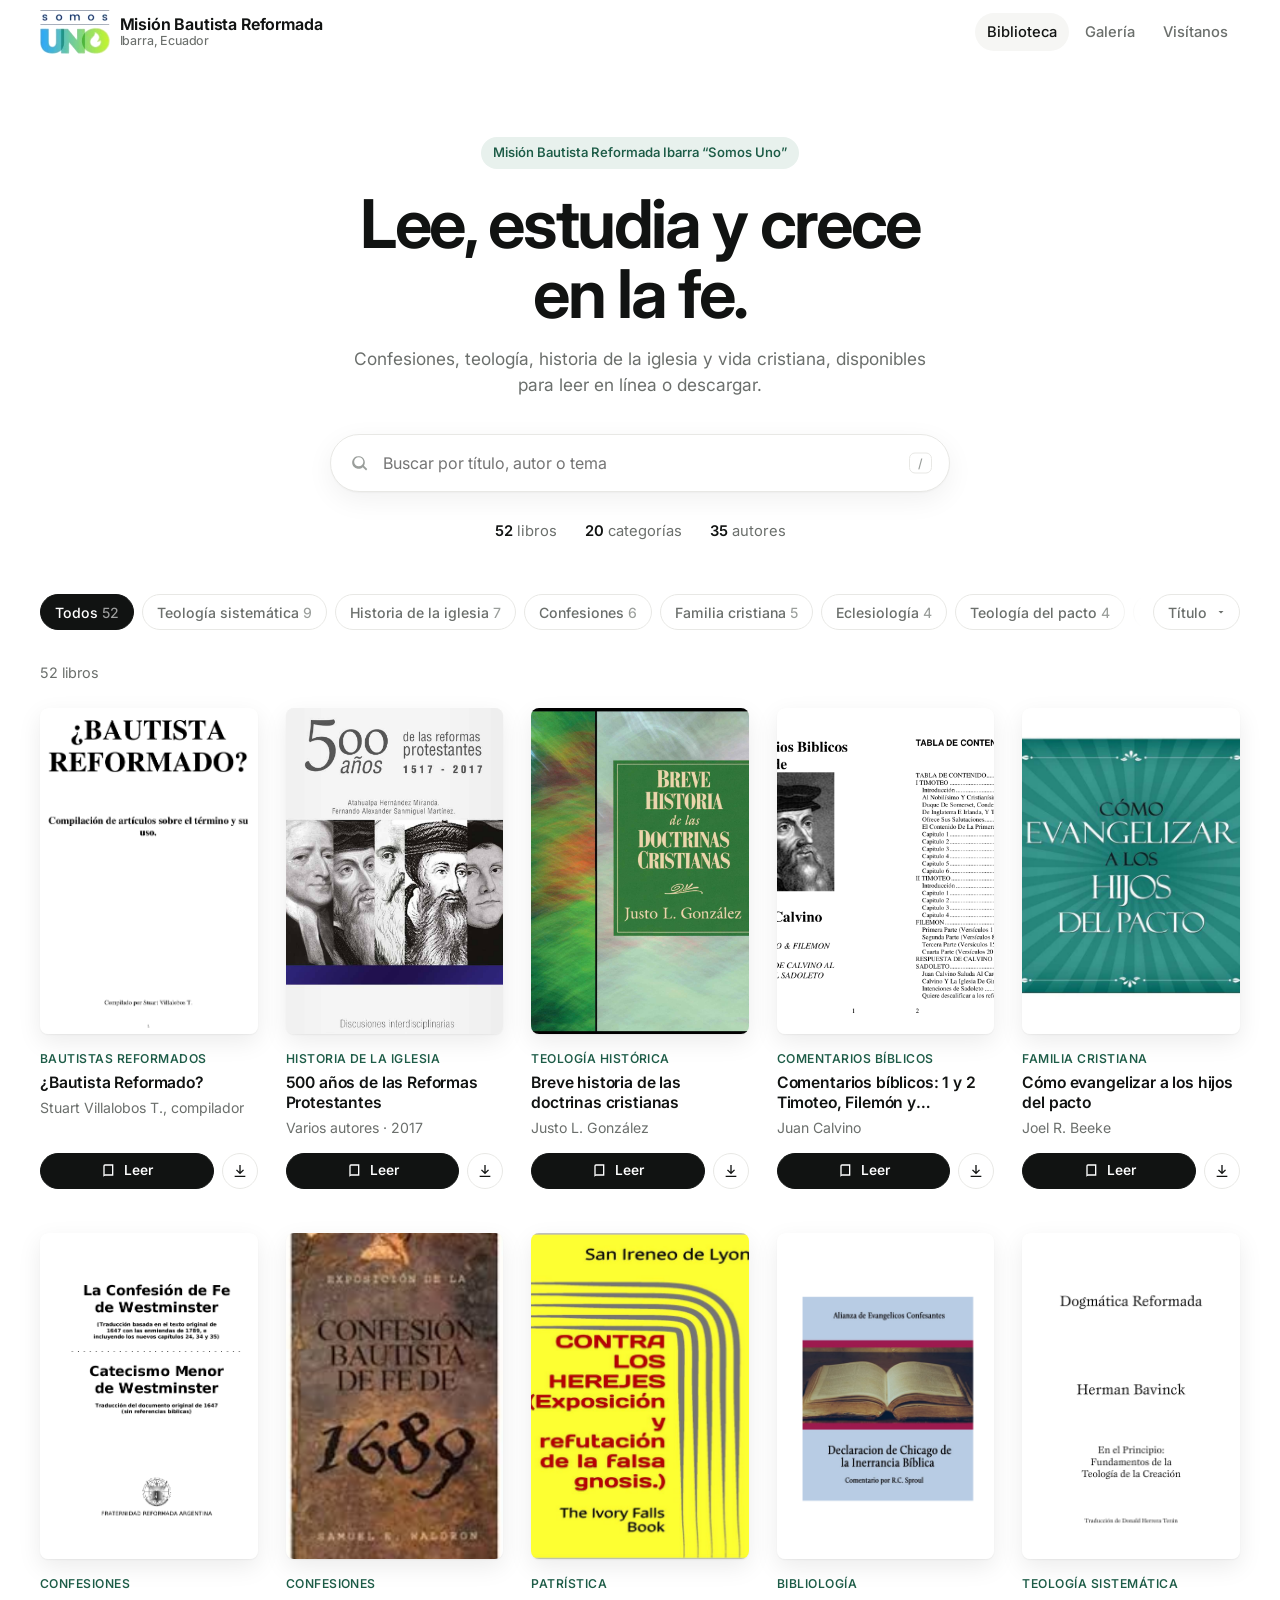
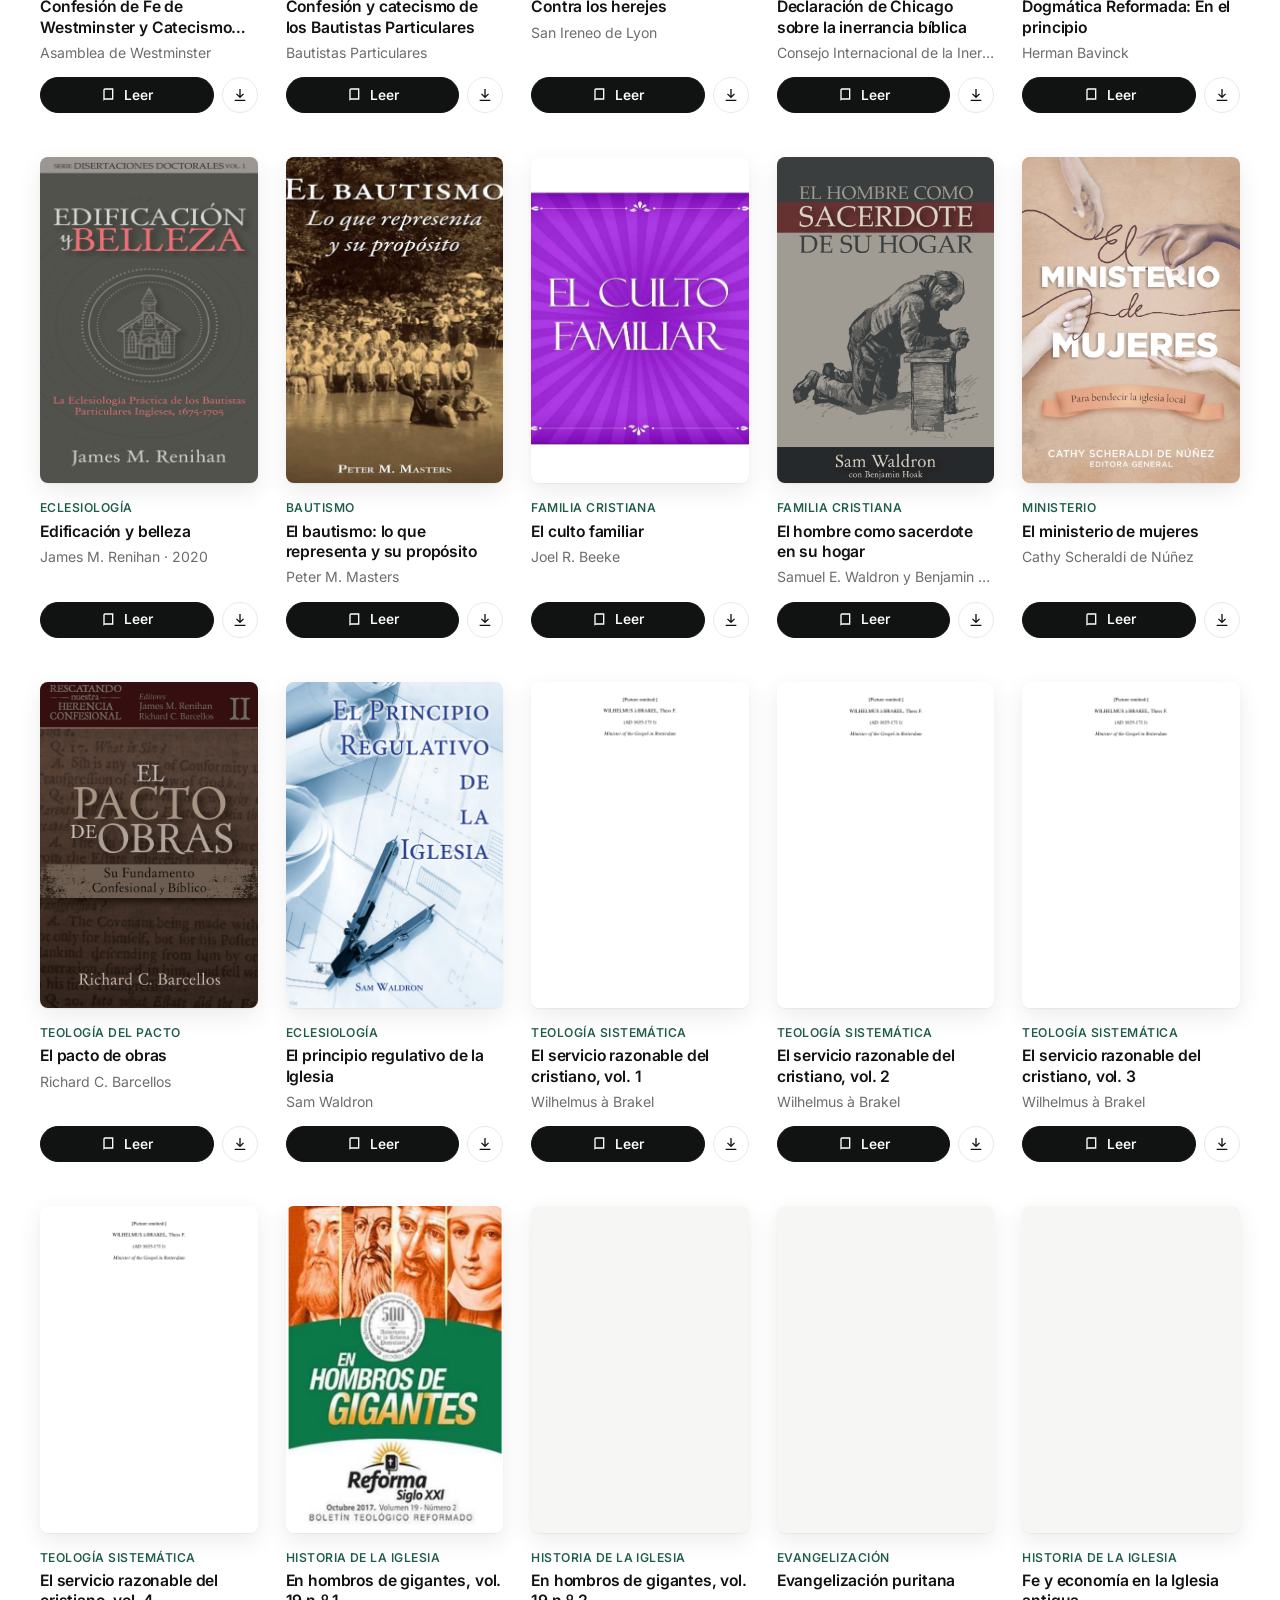
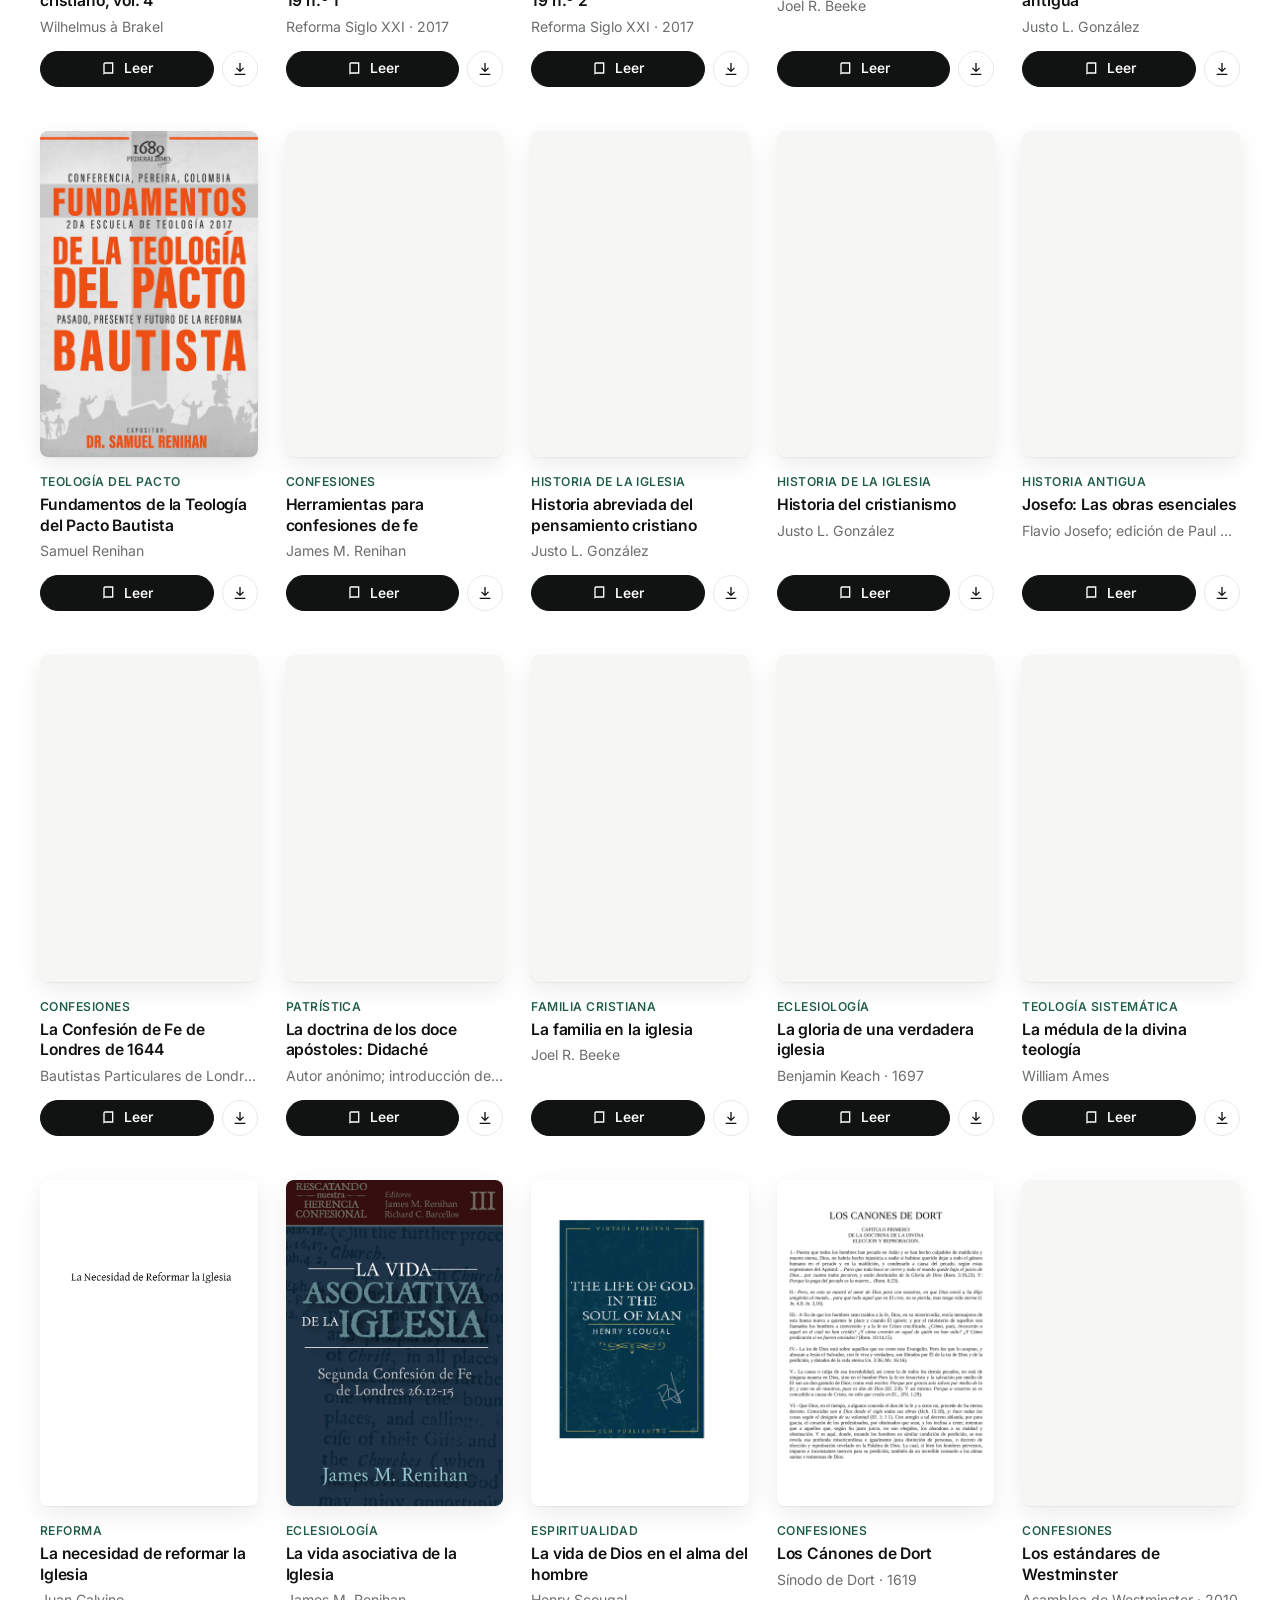
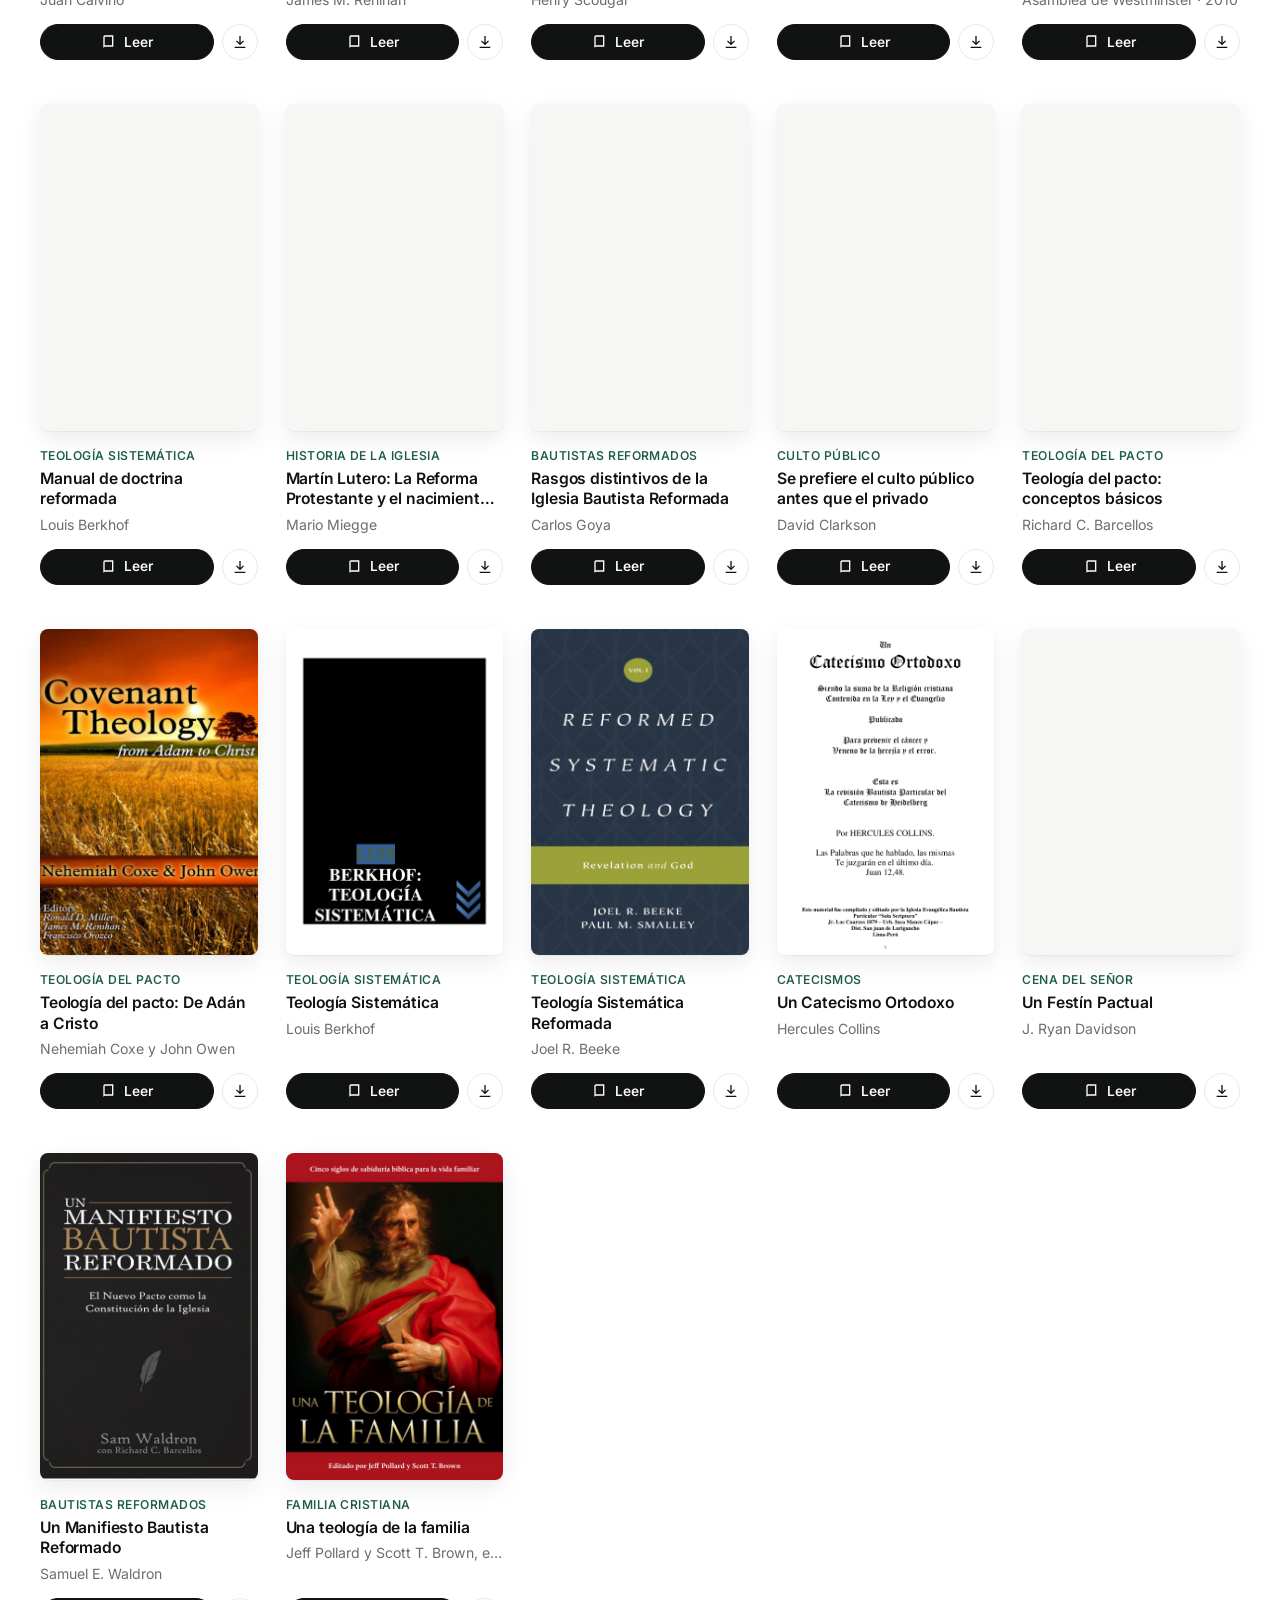
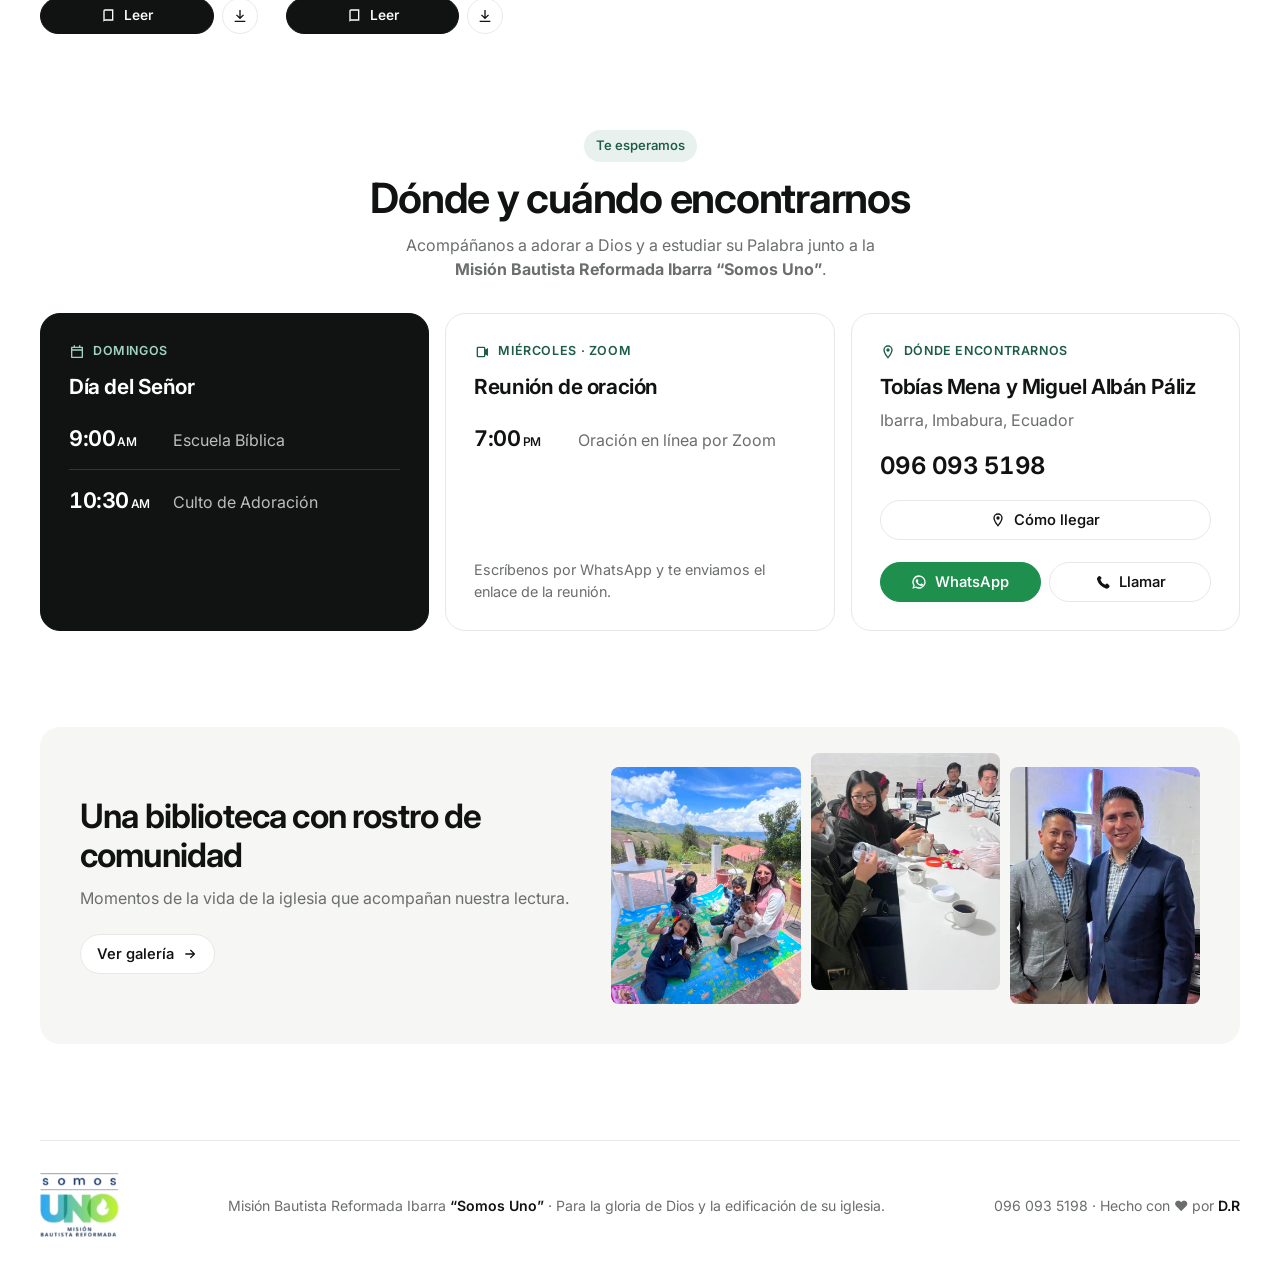
==== commit cdd8f12a: "Usar el logo de Somos Uno en encabezado, pie de página y pestaña Logo con fondo transparente (docs/i" ====
--- a/docs/index.html
+++ b/docs/index.html
@@ -8,6 +8,8 @@
   <link rel="preconnect" href="https://fonts.googleapis.com" />
   <link rel="preconnect" href="https://fonts.gstatic.com" crossorigin />
   <link href="https://fonts.googleapis.com/css2?family=Inter:wght@400;450;500;550;600;650;700&display=swap" rel="stylesheet" />
+    <link rel="icon" type="image/png" href="img/favicon.png" />
+  <link rel="apple-touch-icon" href="img/favicon.png" />
   <link rel="stylesheet" href="styles.css" />
   <style>
     /* ---------- Hero ---------- */
@@ -427,8 +429,8 @@
   <header class="topbar" id="topbar">
     <div class="shell">
       <a class="brand" href="index.html">
-        <span class="brand-mark">SU</span>
-        <span>Somos Uno<small>Misión Bautista Reformada Ibarra</small></span>
+        <img class="brand-logo" src="img/logo-mark.png" alt="Somos Uno" width="69" height="44" />
+        <span>Misión Bautista Reformada<small>Ibarra, Ecuador</small></span>
       </a>
       <nav class="nav" aria-label="Navegación principal">
         <a href="index.html" aria-current="page">Biblioteca</a>
@@ -550,6 +552,7 @@
   </main>
 
   <footer class="shell site-footer">
+    <img class="footer-logo" src="img/logo.png" alt="Somos Uno · Misión Bautista Reformada" width="109" height="88" loading="lazy" />
     <span>Misión Bautista Reformada Ibarra <strong>“Somos Uno”</strong> · Para la gloria de Dios y la edificación de su iglesia.</span>
     <span><a href="tel:+593960935198">096 093 5198</a> · Hecho con ♥ por <strong>D.R</strong></span>
   </footer>
--- a/docs/styles.css
+++ b/docs/styles.css
@@ -80,16 +80,9 @@
   min-width: 0;
 }
 
-.brand-mark {
-  width: 32px;
-  height: 32px;
-  border-radius: 9px;
-  display: grid;
-  place-items: center;
-  background: var(--ink);
-  color: #fff;
-  font-size: 0.78rem;
-  font-weight: 700;
+.brand-logo {
+  height: 44px;
+  width: auto;
   flex: 0 0 auto;
 }
 
@@ -157,6 +150,8 @@
 }
 
 .site-footer strong { color: var(--ink); font-weight: 600; }
+.site-footer { align-items: center; }
+.footer-logo { height: 64px; width: auto; flex: 0 0 auto; }
 
 /* ---------- Motion ---------- */
 .fade-in { animation: fade-in 420ms ease both; }
@@ -179,5 +174,5 @@
   .brand small { display: none; }
   .nav { gap: 0; }
   .nav a { padding: 8px 9px; font-size: 0.86rem; }
-  .site-footer { flex-direction: column; margin-top: 64px; }
+  .site-footer { flex-direction: column; margin-top: 64px; text-align: center; }
 }
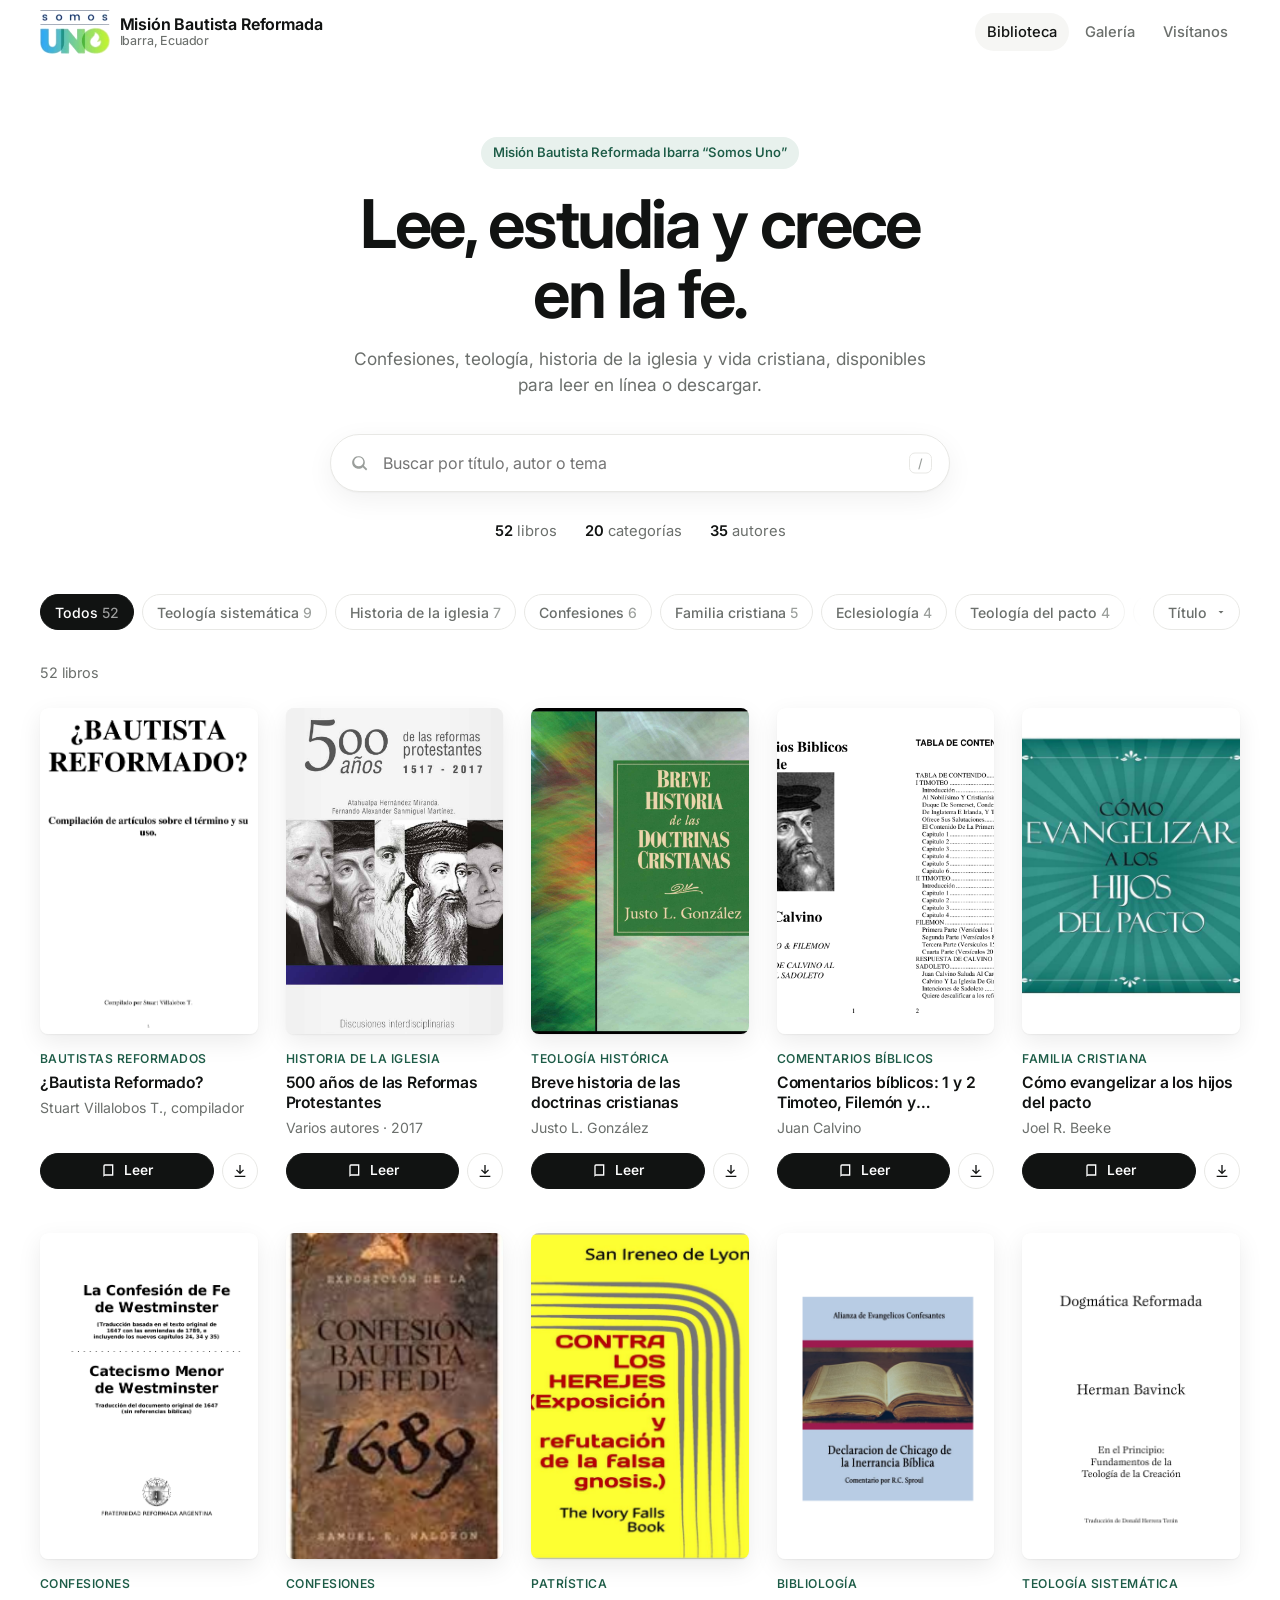
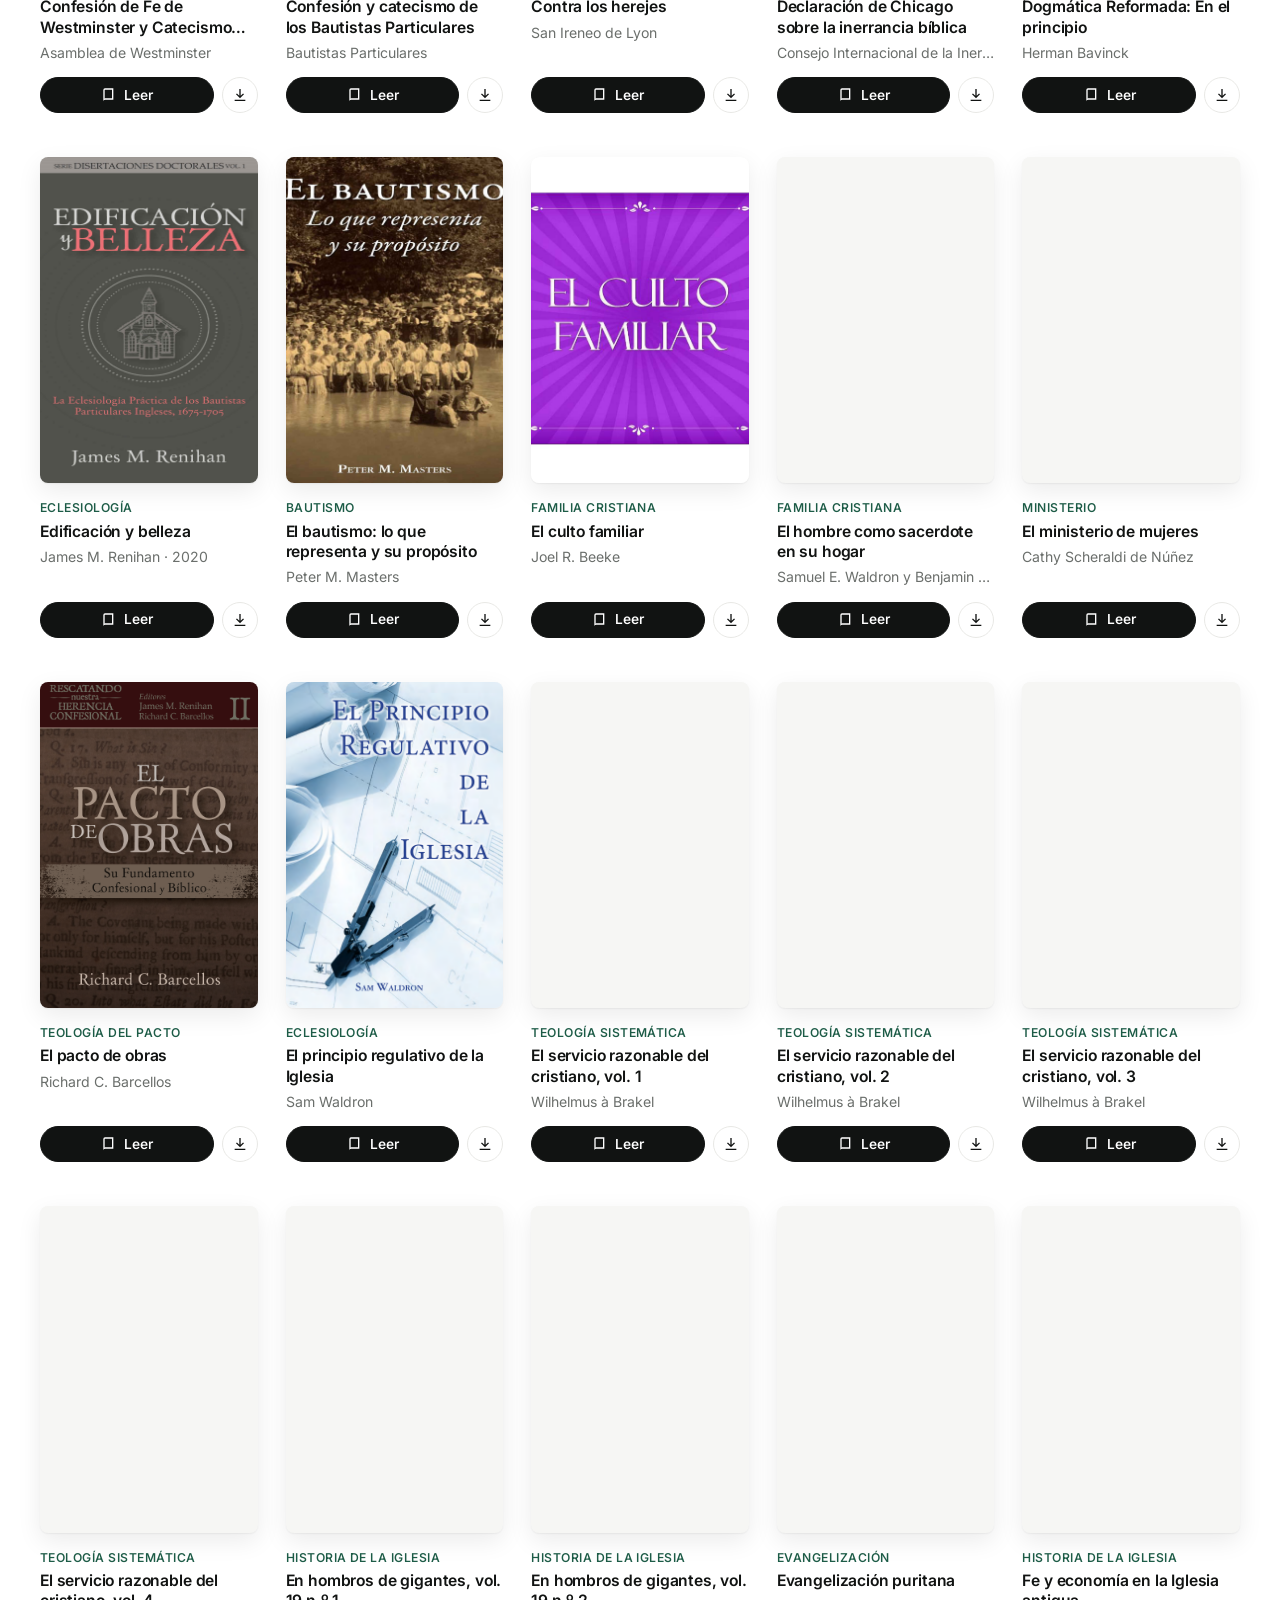
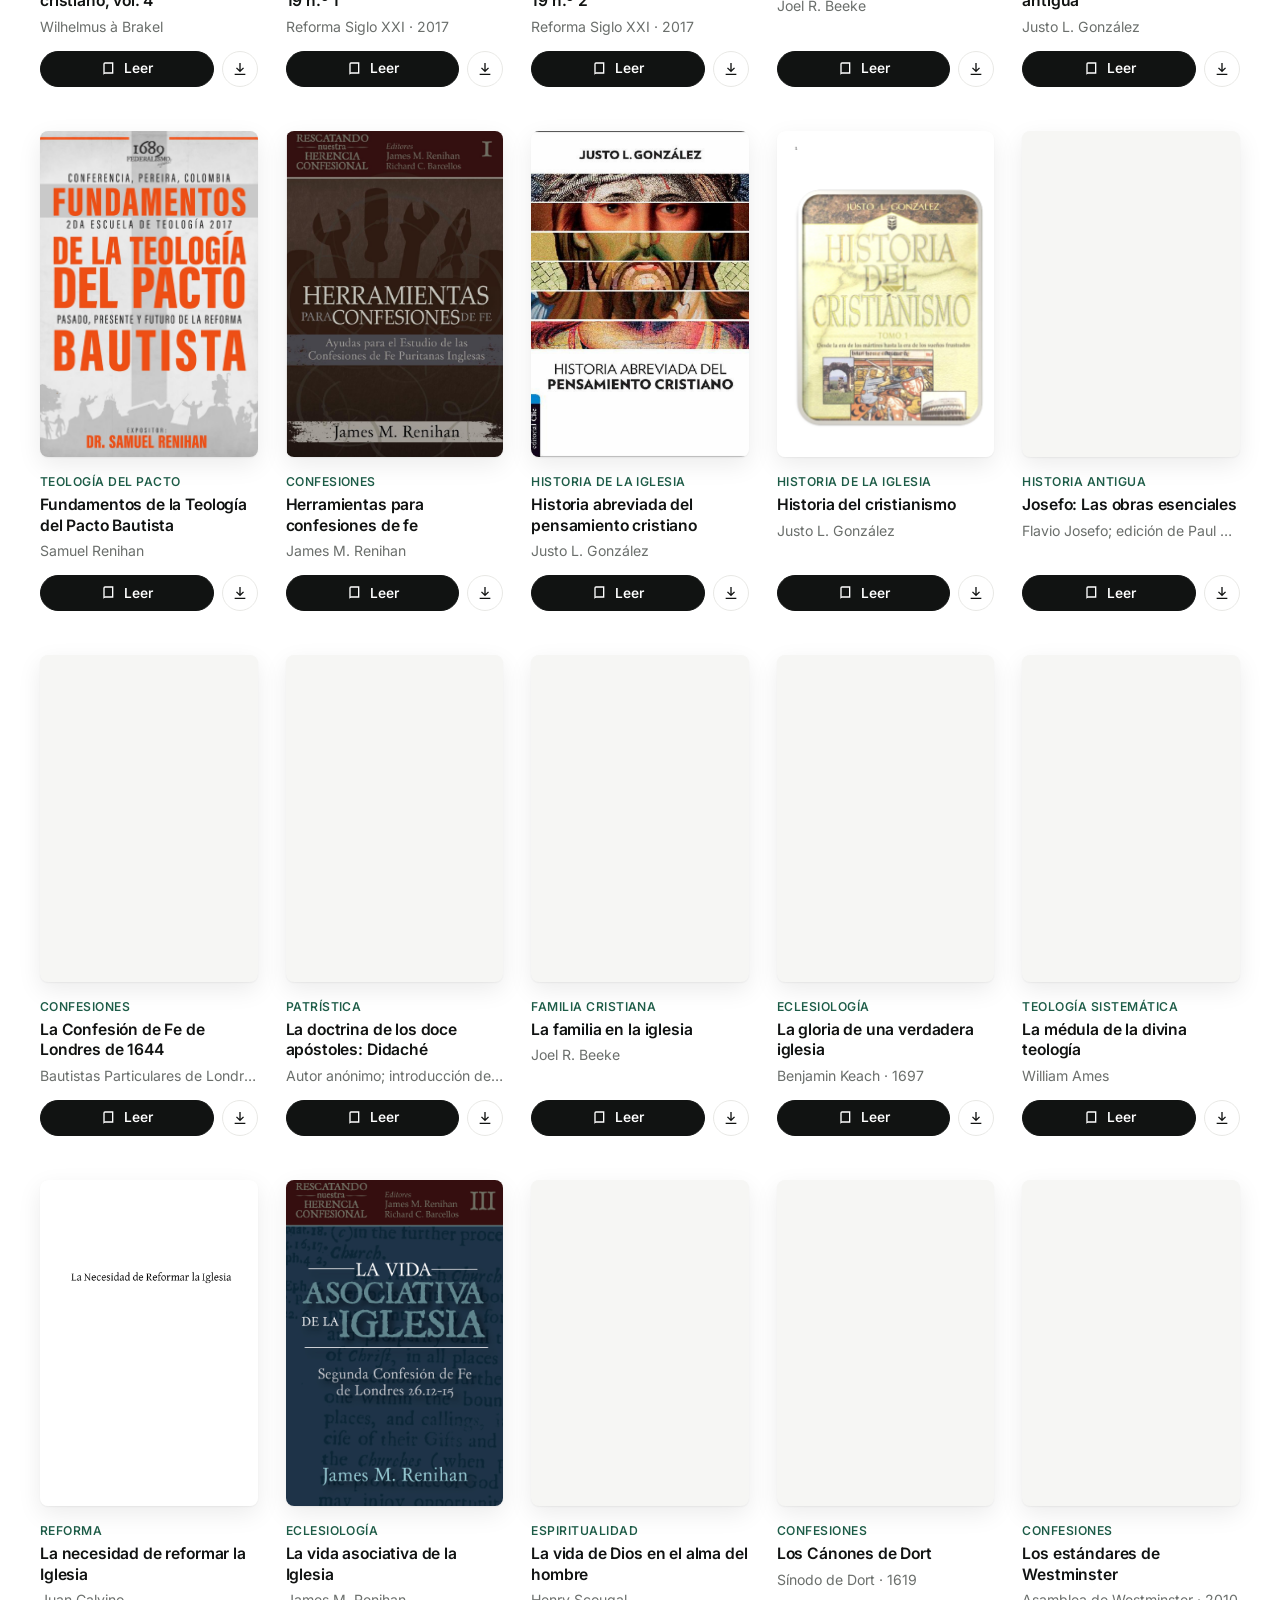
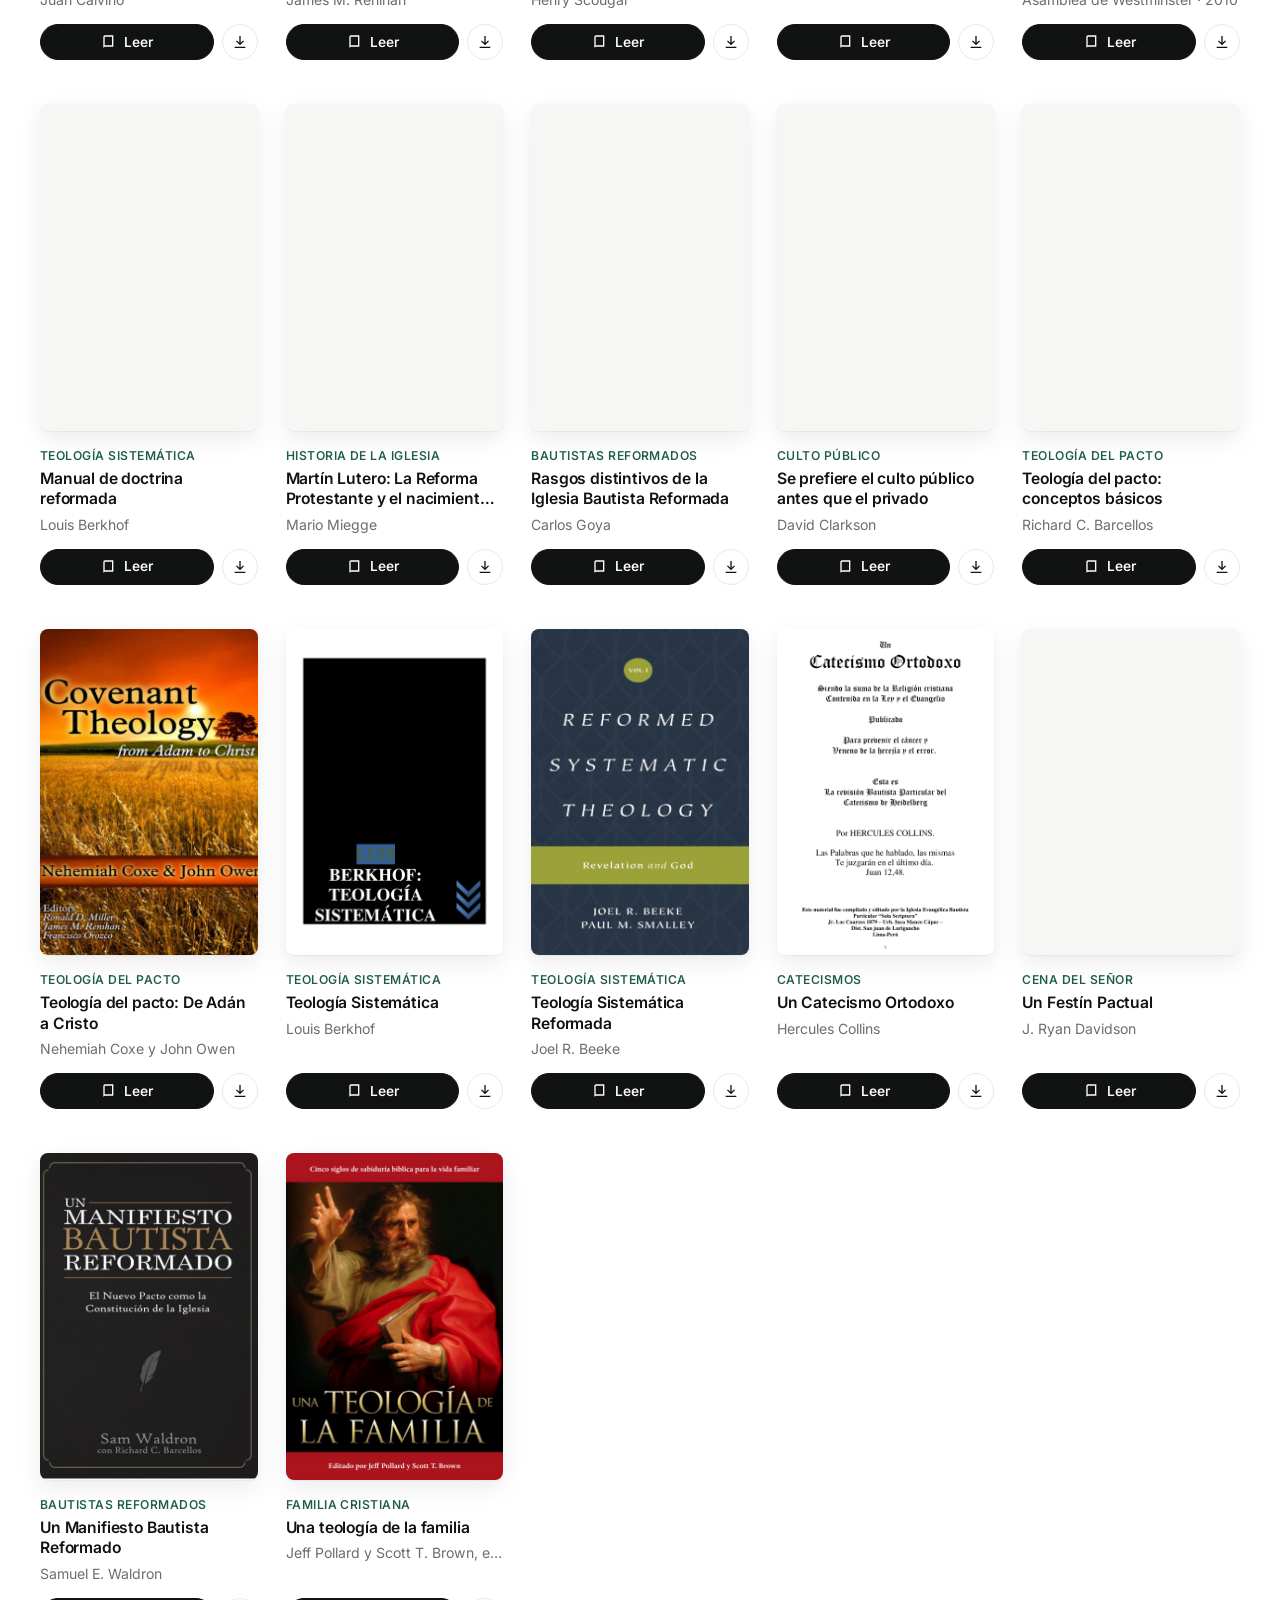
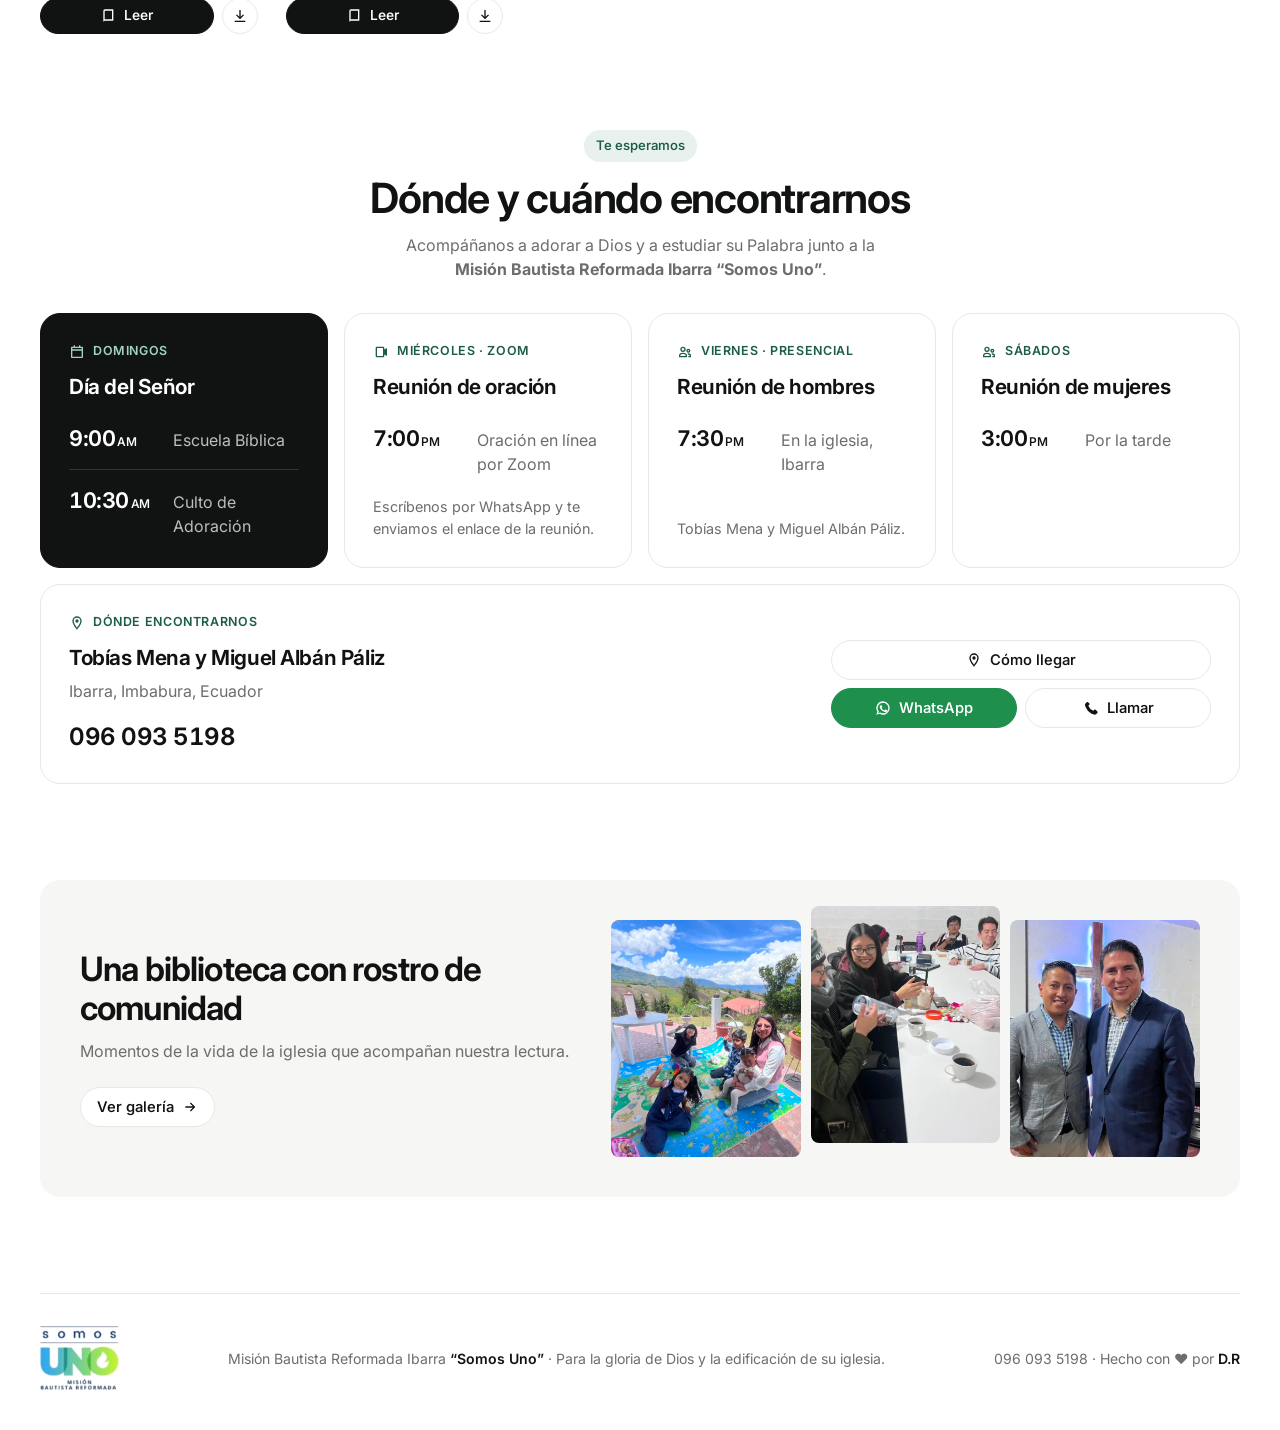
==== commit 074e767a: "Agregar reunión de hombres (viernes 7:30 PM) y de mujeres (sábado 3:00 PM) Horarios en 4 tarjetas y " ====
--- a/docs/index.html
+++ b/docs/index.html
@@ -323,9 +323,21 @@
 
     .visit-grid {
       display: grid;
-      grid-template-columns: repeat(3, minmax(0, 1fr));
+      grid-template-columns: repeat(4, minmax(0, 1fr));
       gap: 16px;
     }
+
+    .visit-card.contact {
+      grid-column: 1 / -1;
+      display: grid;
+      grid-template-columns: minmax(0, 1fr) minmax(260px, 380px);
+      align-items: center;
+      gap: 16px 40px;
+    }
+
+    .contact-actions { display: flex; flex-direction: column; }
+    .contact-actions .map-btn { margin-top: 0; }
+    .contact-actions .visit-actions { margin-top: 0; padding-top: 8px; }
 
     .visit-card {
       display: flex;
@@ -406,13 +418,13 @@
 
     @media (max-width: 980px) {
       .visit-grid { grid-template-columns: 1fr 1fr; }
-      .visit-card:last-child { grid-column: 1 / -1; }
     }
 
     @media (max-width: 760px) {
       .visit { margin-top: 64px; }
       .visit-grid { grid-template-columns: 1fr; }
       .visit-card { padding: 22px; }
+      .visit-card.contact { grid-template-columns: 1fr; }
     }
 
     @media (max-width: 760px) {
@@ -511,12 +523,38 @@
 
         <article class="visit-card">
           <span class="visit-label">
+            <svg width="16" height="16" viewBox="0 0 24 24" aria-hidden="true"><path fill="currentColor" d="M9 4a4 4 0 1 1 0 8 4 4 0 0 1 0-8Zm0 2a2 2 0 1 0 0 4 2 2 0 0 0 0-4Zm8 1a3 3 0 1 1 0 6 3 3 0 0 1 0-6Zm0 2a1 1 0 1 0 0 2 1 1 0 0 0 0-2ZM9 13c3.3 0 6 1.6 6 4v3H3v-3c0-2.4 2.7-4 6-4Zm0 2c-2.4 0-4 1.1-4 2v1h8v-1c0-.9-1.6-2-4-2Zm8-1c2.6 0 4 1.4 4 3v3h-4v-2h2v-1c0-.6-.8-1-2-1h-.3a5 5 0 0 0-1-1.8c.4-.1.8-.2 1.3-.2Z"/></svg>
+            Viernes · Presencial
+          </span>
+          <h3>Reunión de hombres</h3>
+          <ul class="times">
+            <li><strong>7:30<small>PM</small></strong><span>En la iglesia, Ibarra</span></li>
+          </ul>
+          <p class="visit-note">Tobías Mena y Miguel Albán Páliz.</p>
+        </article>
+
+        <article class="visit-card">
+          <span class="visit-label">
+            <svg width="16" height="16" viewBox="0 0 24 24" aria-hidden="true"><path fill="currentColor" d="M9 4a4 4 0 1 1 0 8 4 4 0 0 1 0-8Zm0 2a2 2 0 1 0 0 4 2 2 0 0 0 0-4Zm8 1a3 3 0 1 1 0 6 3 3 0 0 1 0-6Zm0 2a1 1 0 1 0 0 2 1 1 0 0 0 0-2ZM9 13c3.3 0 6 1.6 6 4v3H3v-3c0-2.4 2.7-4 6-4Zm0 2c-2.4 0-4 1.1-4 2v1h8v-1c0-.9-1.6-2-4-2Zm8-1c2.6 0 4 1.4 4 3v3h-4v-2h2v-1c0-.6-.8-1-2-1h-.3a5 5 0 0 0-1-1.8c.4-.1.8-.2 1.3-.2Z"/></svg>
+            Sábados
+          </span>
+          <h3>Reunión de mujeres</h3>
+          <ul class="times">
+            <li><strong>3:00<small>PM</small></strong><span>Por la tarde</span></li>
+          </ul>
+        </article>
+
+        <article class="visit-card contact">
+          <div>
+          <span class="visit-label">
             <svg width="16" height="16" viewBox="0 0 24 24" aria-hidden="true"><path fill="currentColor" d="M12 2a7 7 0 0 1 7 7c0 5.2-7 13-7 13S5 14.2 5 9a7 7 0 0 1 7-7Zm0 2a5 5 0 0 0-5 5c0 3.2 3.4 8 5 10 1.6-2 5-6.8 5-10a5 5 0 0 0-5-5Zm0 2.5a2.5 2.5 0 1 1 0 5 2.5 2.5 0 0 1 0-5Z"/></svg>
             Dónde encontrarnos
           </span>
           <h3>Tobías Mena y Miguel Albán Páliz</h3>
           <p class="place">Ibarra, Imbabura, Ecuador</p>
           <a class="phone" href="tel:+593960935198">096 093 5198</a>
+          </div>
+          <div class="contact-actions">
           <a class="btn map-btn" href="https://www.google.com/maps/search/?api=1&amp;query=Tob%C3%ADas%20Mena%20y%20Miguel%20Alb%C3%A1n%20P%C3%A1liz%2C%20Ibarra%2C%20Ecuador" target="_blank" rel="noopener">
             <svg width="16" height="16" viewBox="0 0 24 24" aria-hidden="true"><path fill="currentColor" d="M12 2a7 7 0 0 1 7 7c0 5.2-7 13-7 13S5 14.2 5 9a7 7 0 0 1 7-7Zm0 2a5 5 0 0 0-5 5c0 3.2 3.4 8 5 10 1.6-2 5-6.8 5-10a5 5 0 0 0-5-5Zm0 2.5a2.5 2.5 0 1 1 0 5 2.5 2.5 0 0 1 0-5Z"/></svg>
             Cómo llegar
@@ -530,6 +568,7 @@
               <svg width="16" height="16" viewBox="0 0 24 24" aria-hidden="true"><path fill="currentColor" d="M6.6 2.5 9.3 5a1.5 1.5 0 0 1 .1 2.1L8 8.6a12 12 0 0 0 7.4 7.4l1.5-1.4a1.5 1.5 0 0 1 2.1.1l2.5 2.7a1.5 1.5 0 0 1 0 2.1l-1.4 1.4c-1 1-2.5 1.4-3.9.9A20 20 0 0 1 3.2 8.8c-.5-1.4-.1-2.9.9-3.9l1.4-1.4a1.5 1.5 0 0 1 2.1 0Z"/></svg>
               Llamar
             </a>
+          </div>
           </div>
         </article>
       </div>
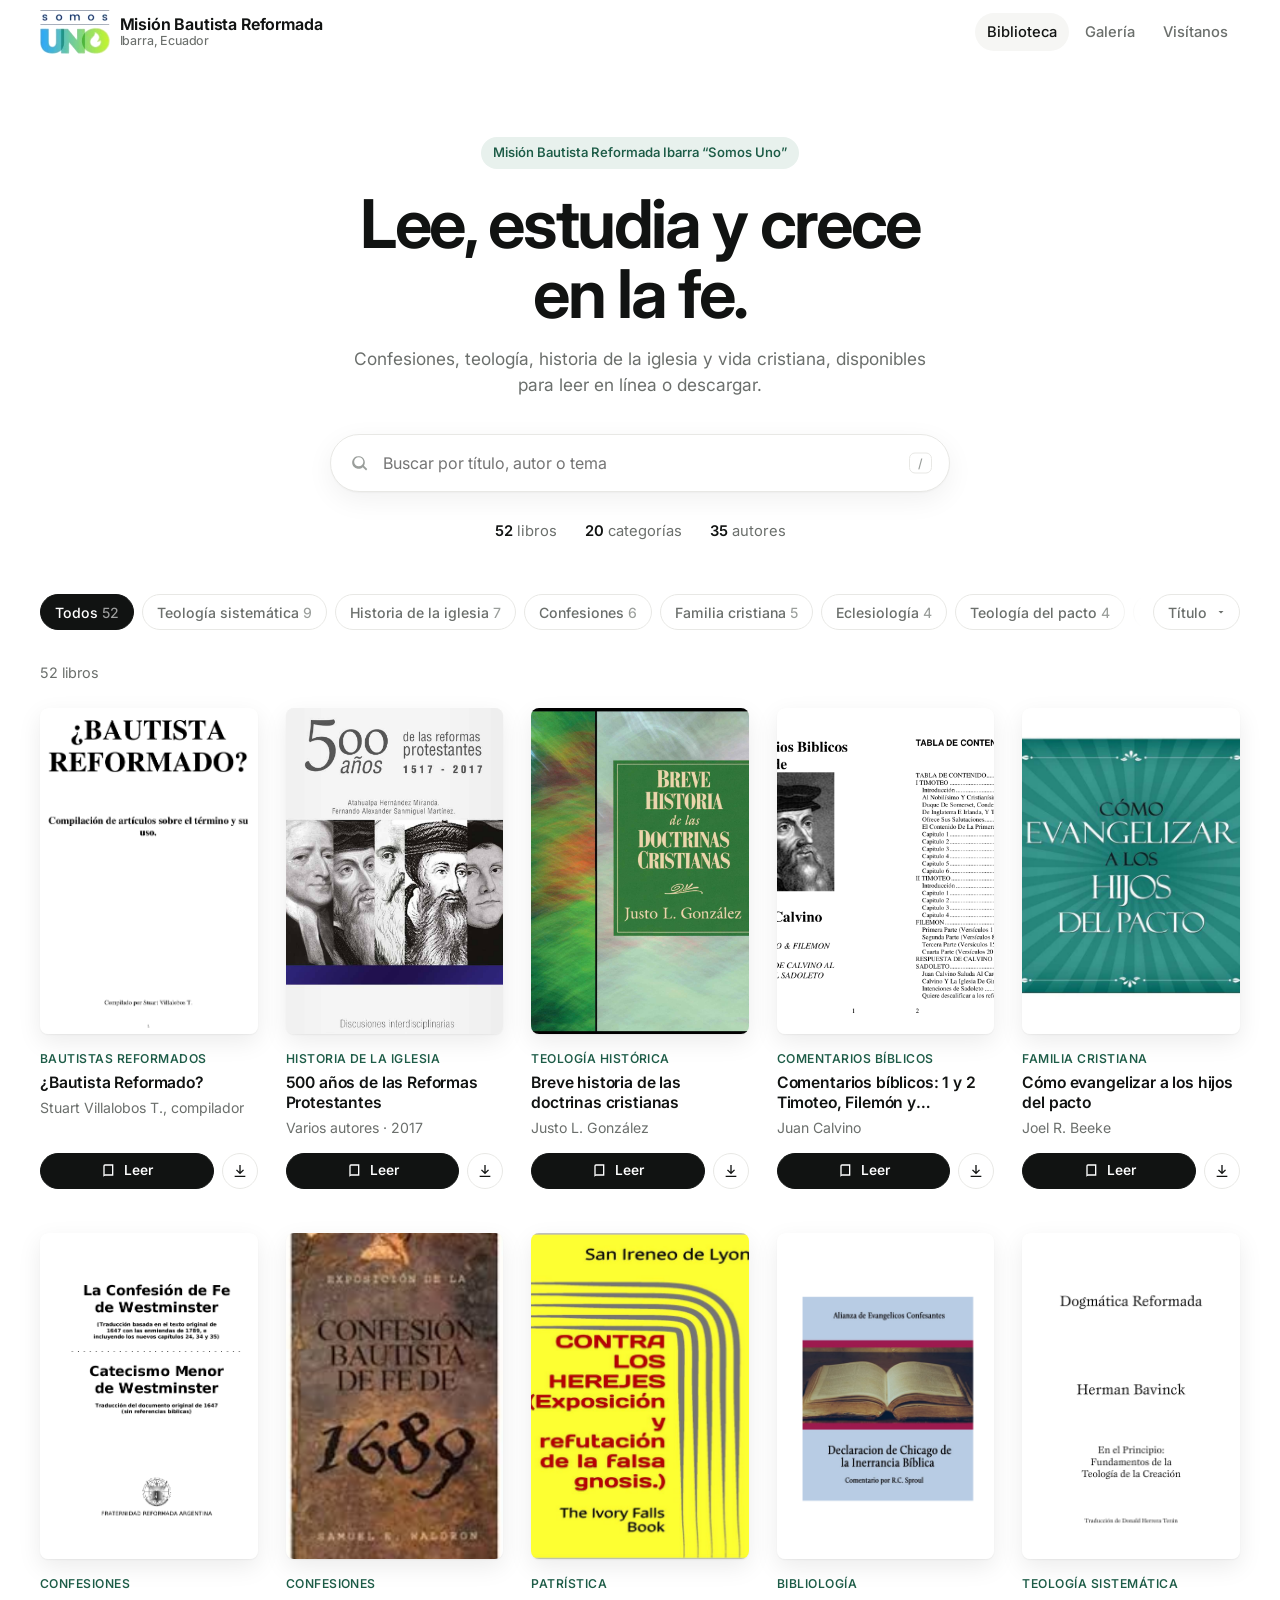
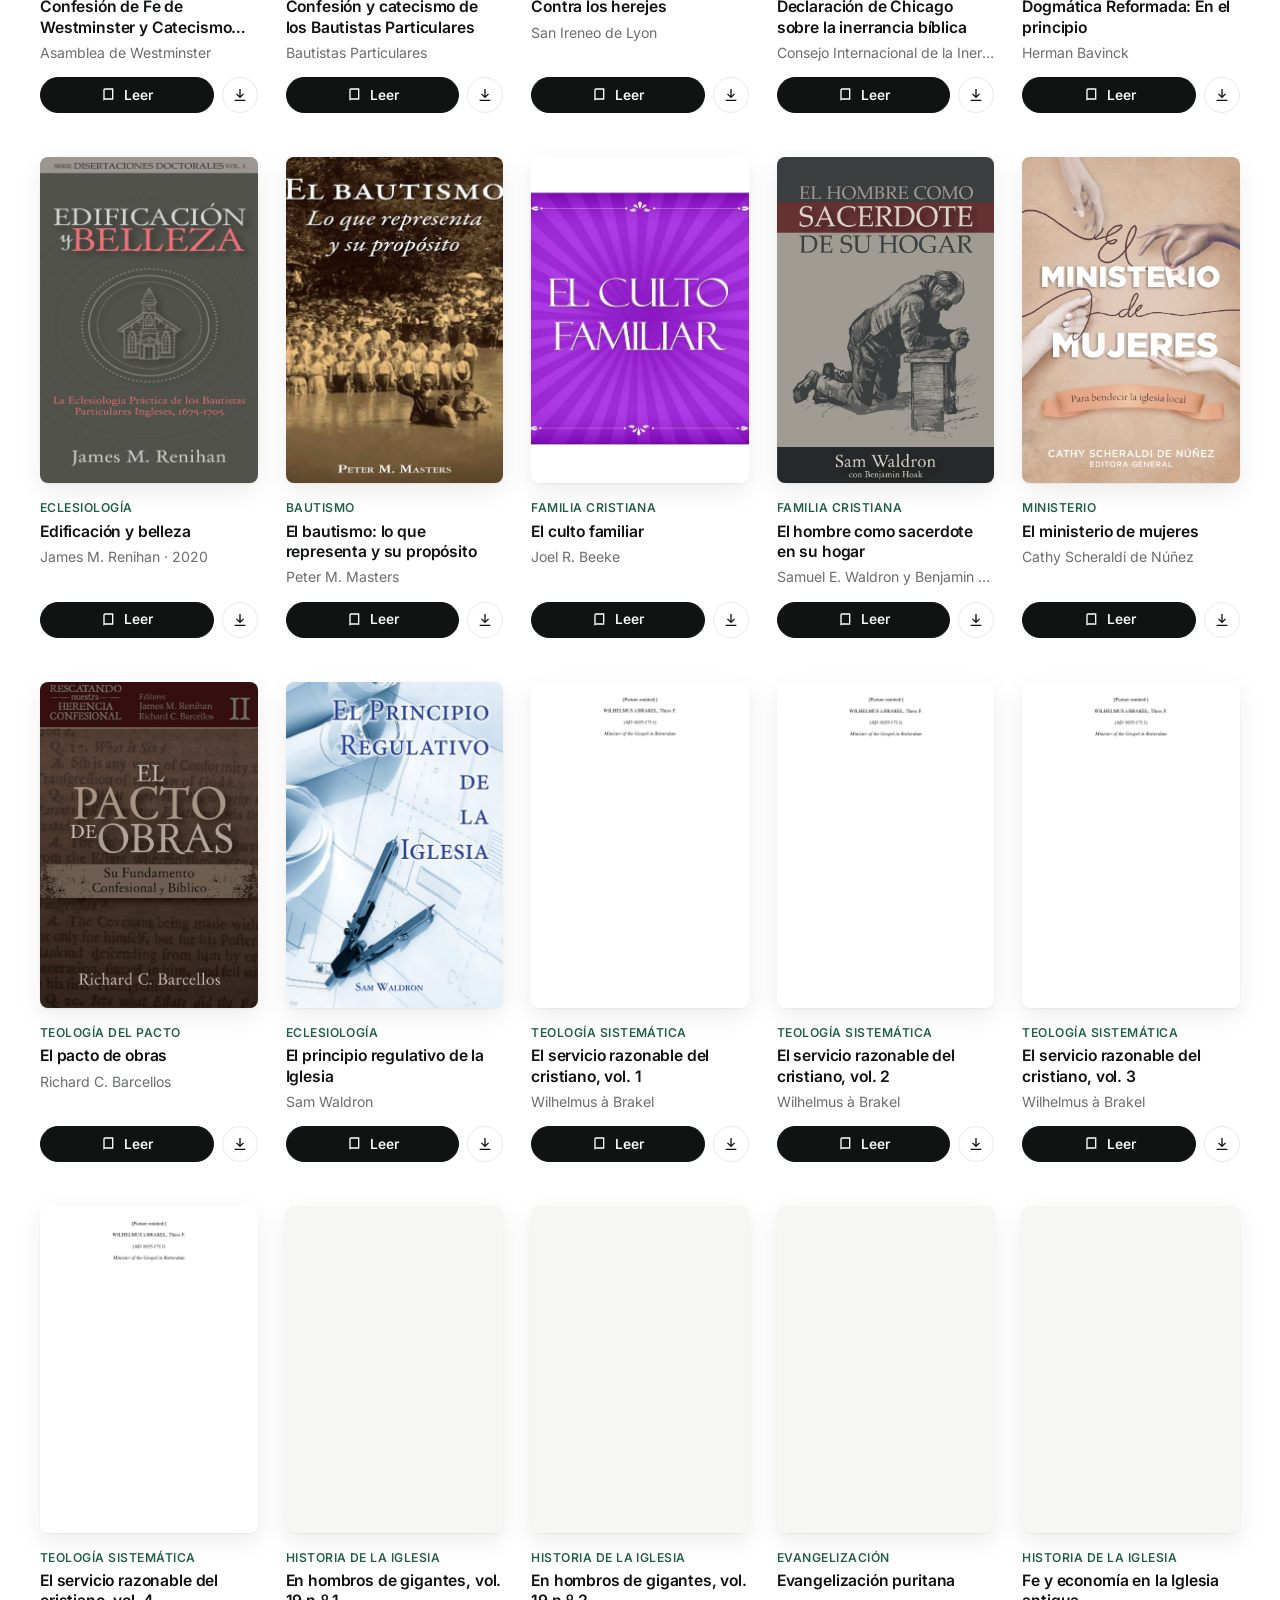
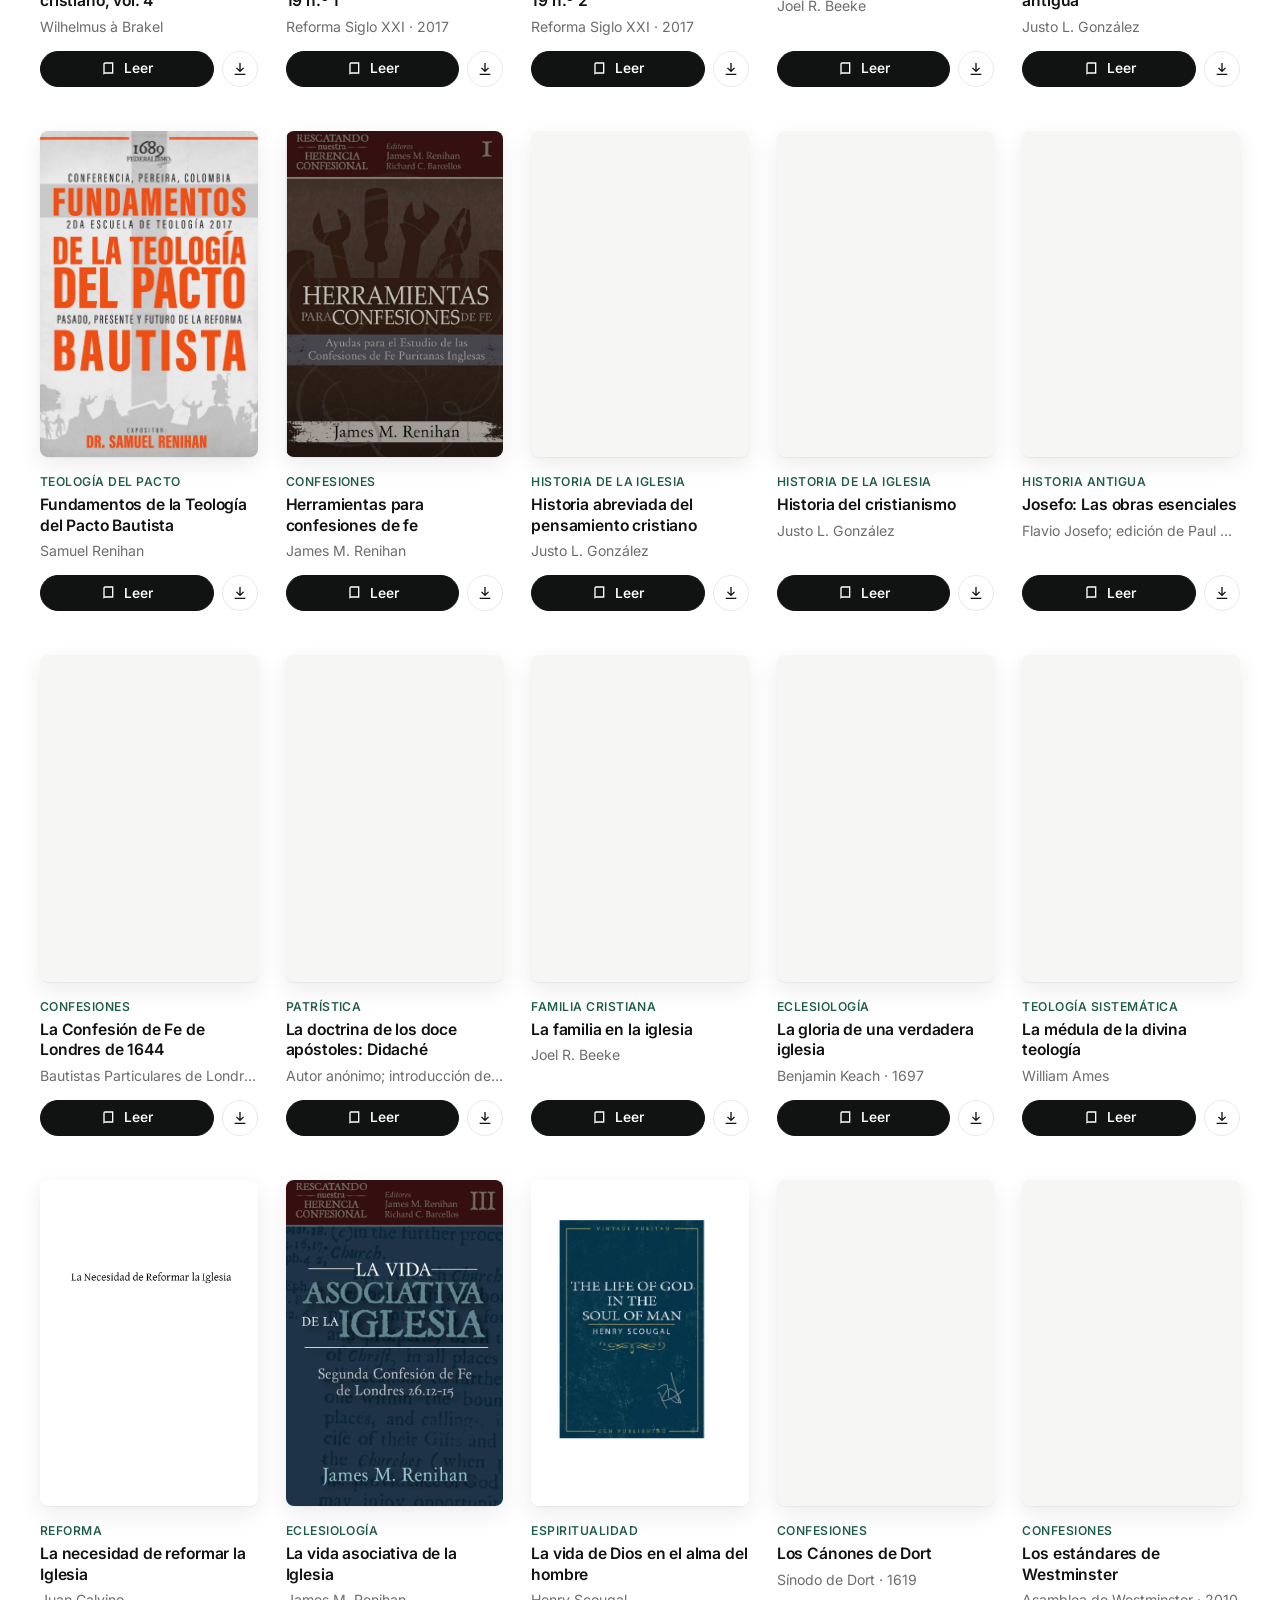
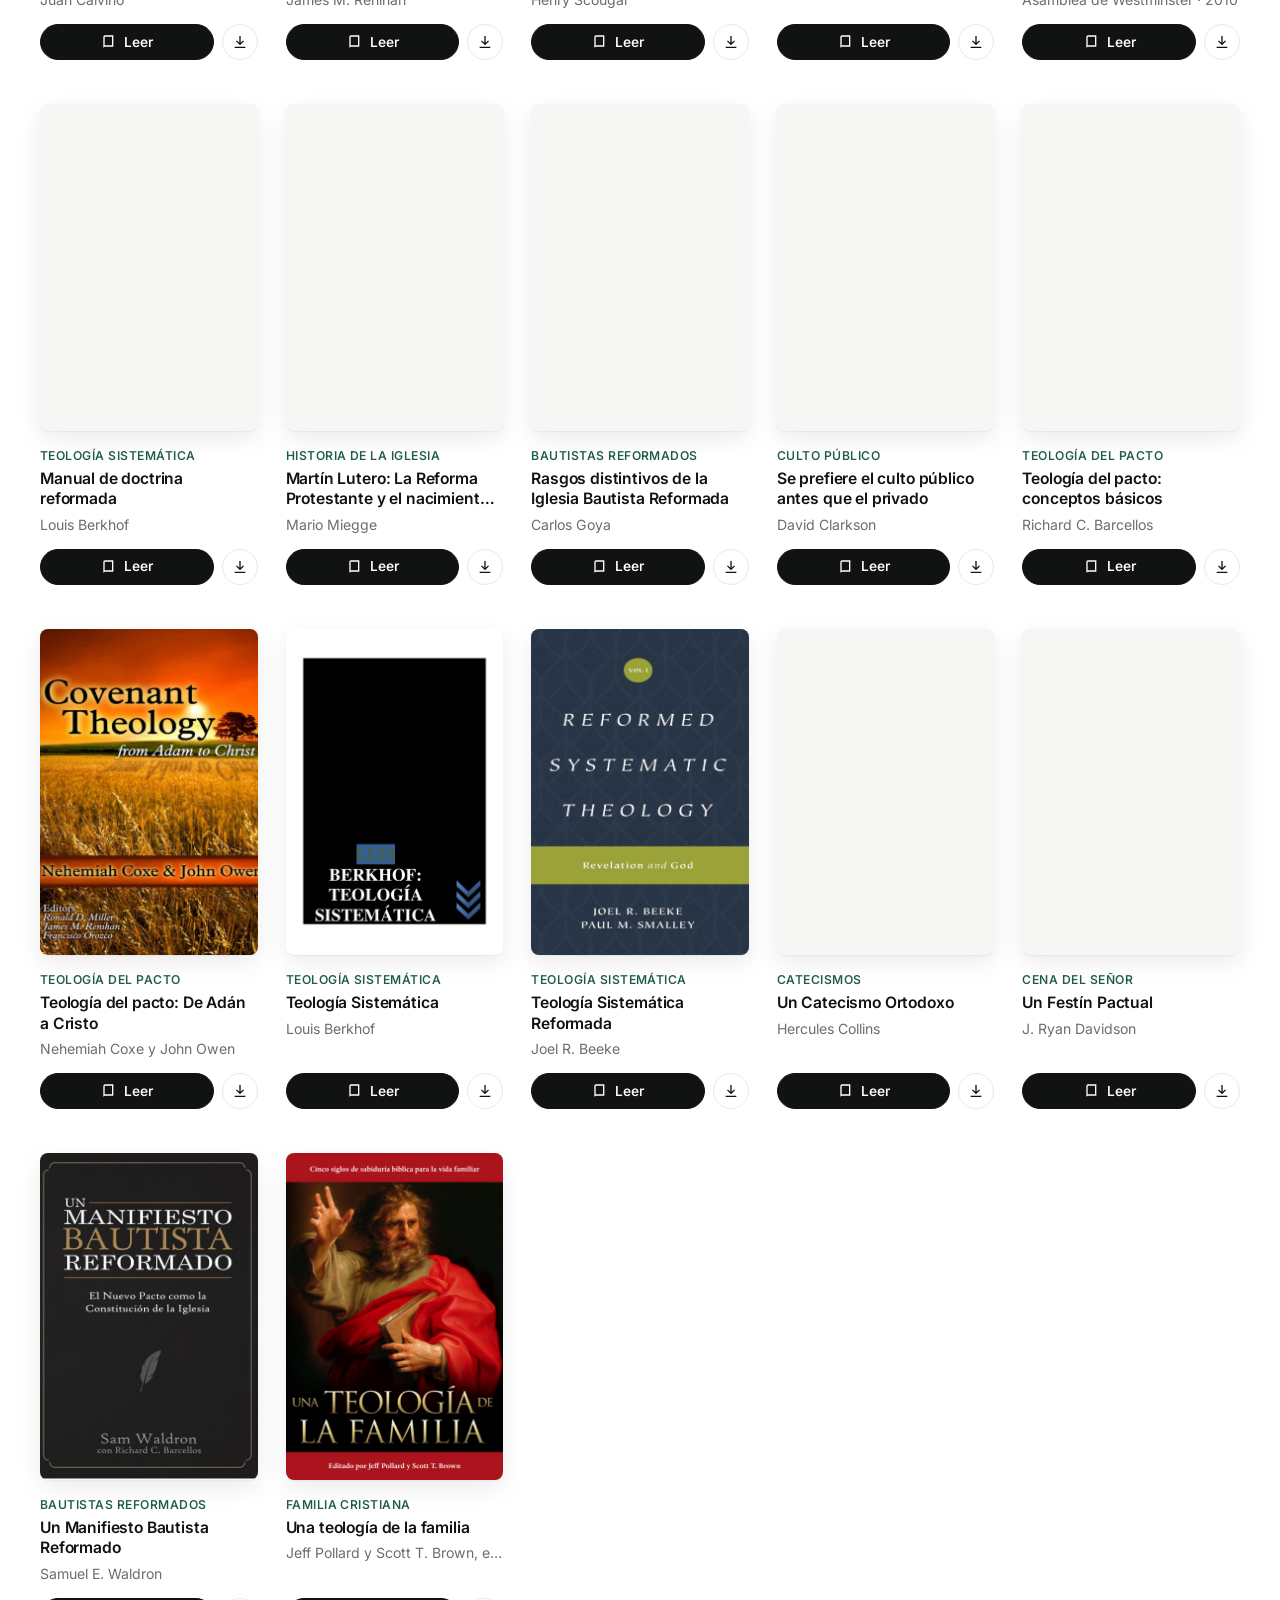
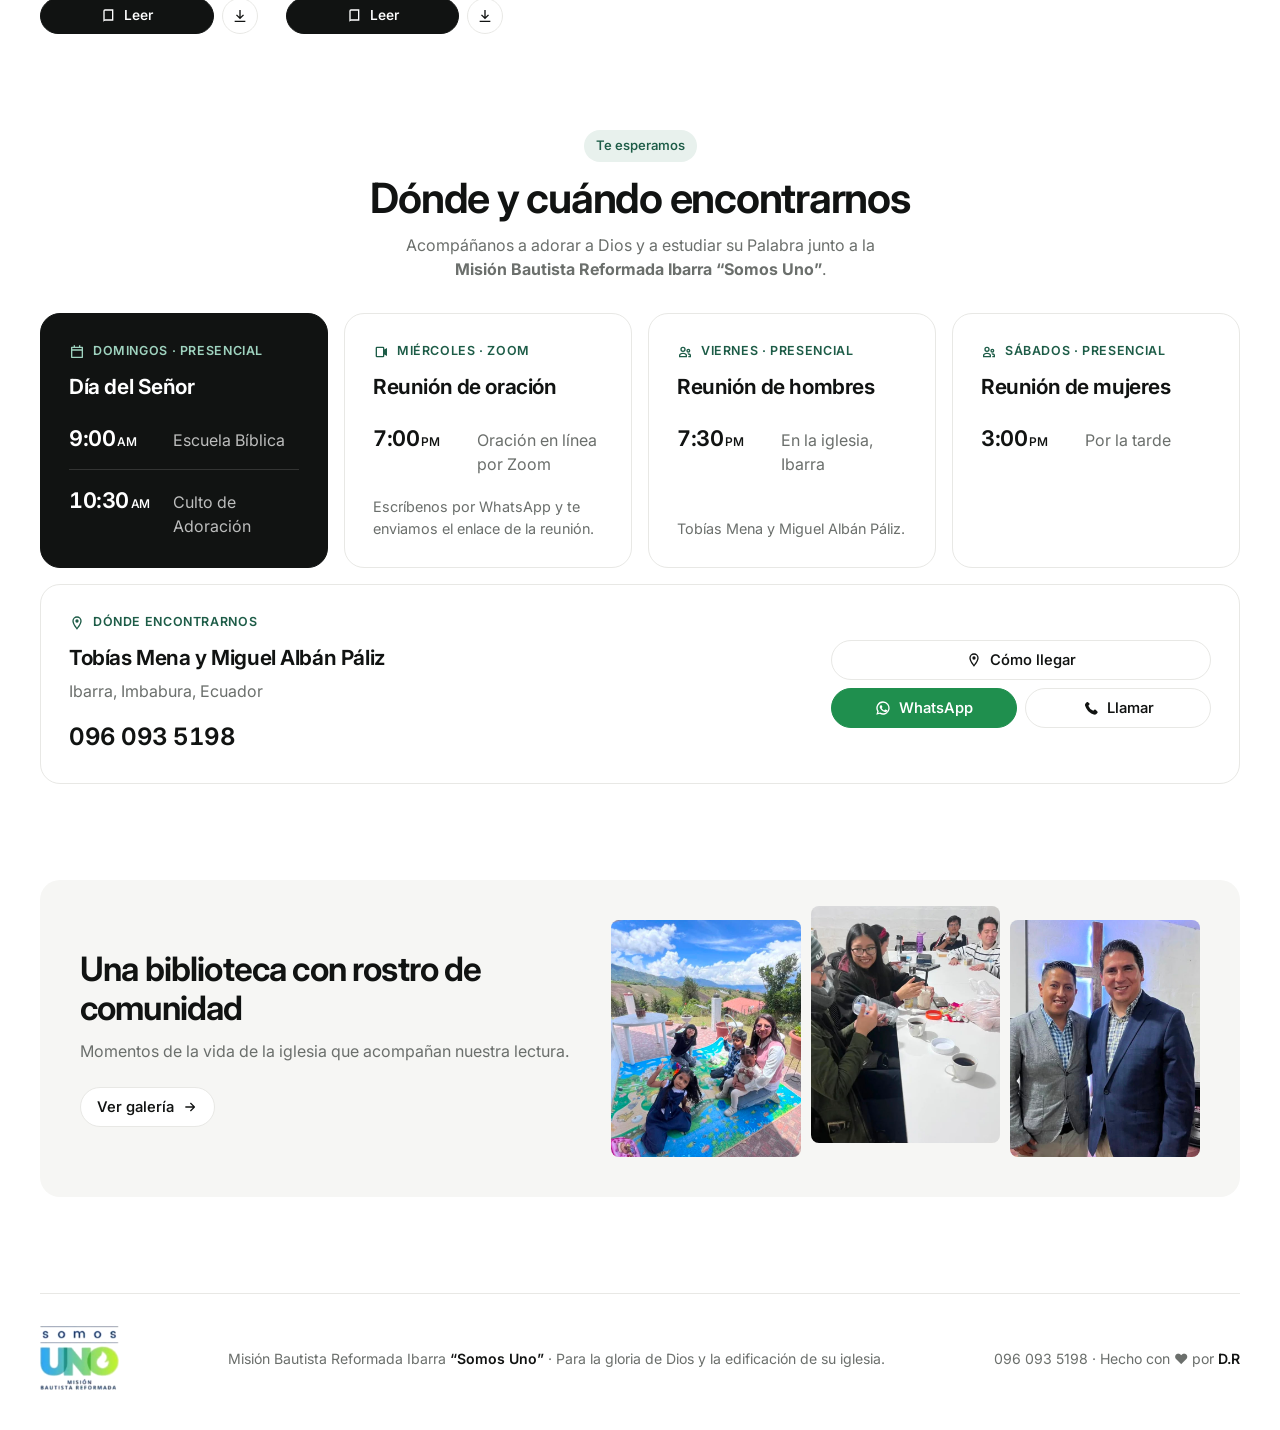
==== commit 5675fda8: "Marcar domingos y sábados como presencial Co-Authored-By: Claude Opus 5.5 <noreply@anthropic.com>" ====
--- a/docs/index.html
+++ b/docs/index.html
@@ -500,7 +500,7 @@
         <article class="visit-card featured">
           <span class="visit-label">
             <svg width="16" height="16" viewBox="0 0 24 24" aria-hidden="true"><path fill="currentColor" d="M7 2h2v2h6V2h2v2h3a1 1 0 0 1 1 1v15a1 1 0 0 1-1 1H4a1 1 0 0 1-1-1V5a1 1 0 0 1 1-1h3V2Zm12 8H5v9h14v-9ZM5 6v2h14V6H5Z"/></svg>
-            Domingos
+            Domingos · Presencial
           </span>
           <h3>Día del Señor</h3>
           <ul class="times">
@@ -536,7 +536,7 @@
         <article class="visit-card">
           <span class="visit-label">
             <svg width="16" height="16" viewBox="0 0 24 24" aria-hidden="true"><path fill="currentColor" d="M9 4a4 4 0 1 1 0 8 4 4 0 0 1 0-8Zm0 2a2 2 0 1 0 0 4 2 2 0 0 0 0-4Zm8 1a3 3 0 1 1 0 6 3 3 0 0 1 0-6Zm0 2a1 1 0 1 0 0 2 1 1 0 0 0 0-2ZM9 13c3.3 0 6 1.6 6 4v3H3v-3c0-2.4 2.7-4 6-4Zm0 2c-2.4 0-4 1.1-4 2v1h8v-1c0-.9-1.6-2-4-2Zm8-1c2.6 0 4 1.4 4 3v3h-4v-2h2v-1c0-.6-.8-1-2-1h-.3a5 5 0 0 0-1-1.8c.4-.1.8-.2 1.3-.2Z"/></svg>
-            Sábados
+            Sábados · Presencial
           </span>
           <h3>Reunión de mujeres</h3>
           <ul class="times">
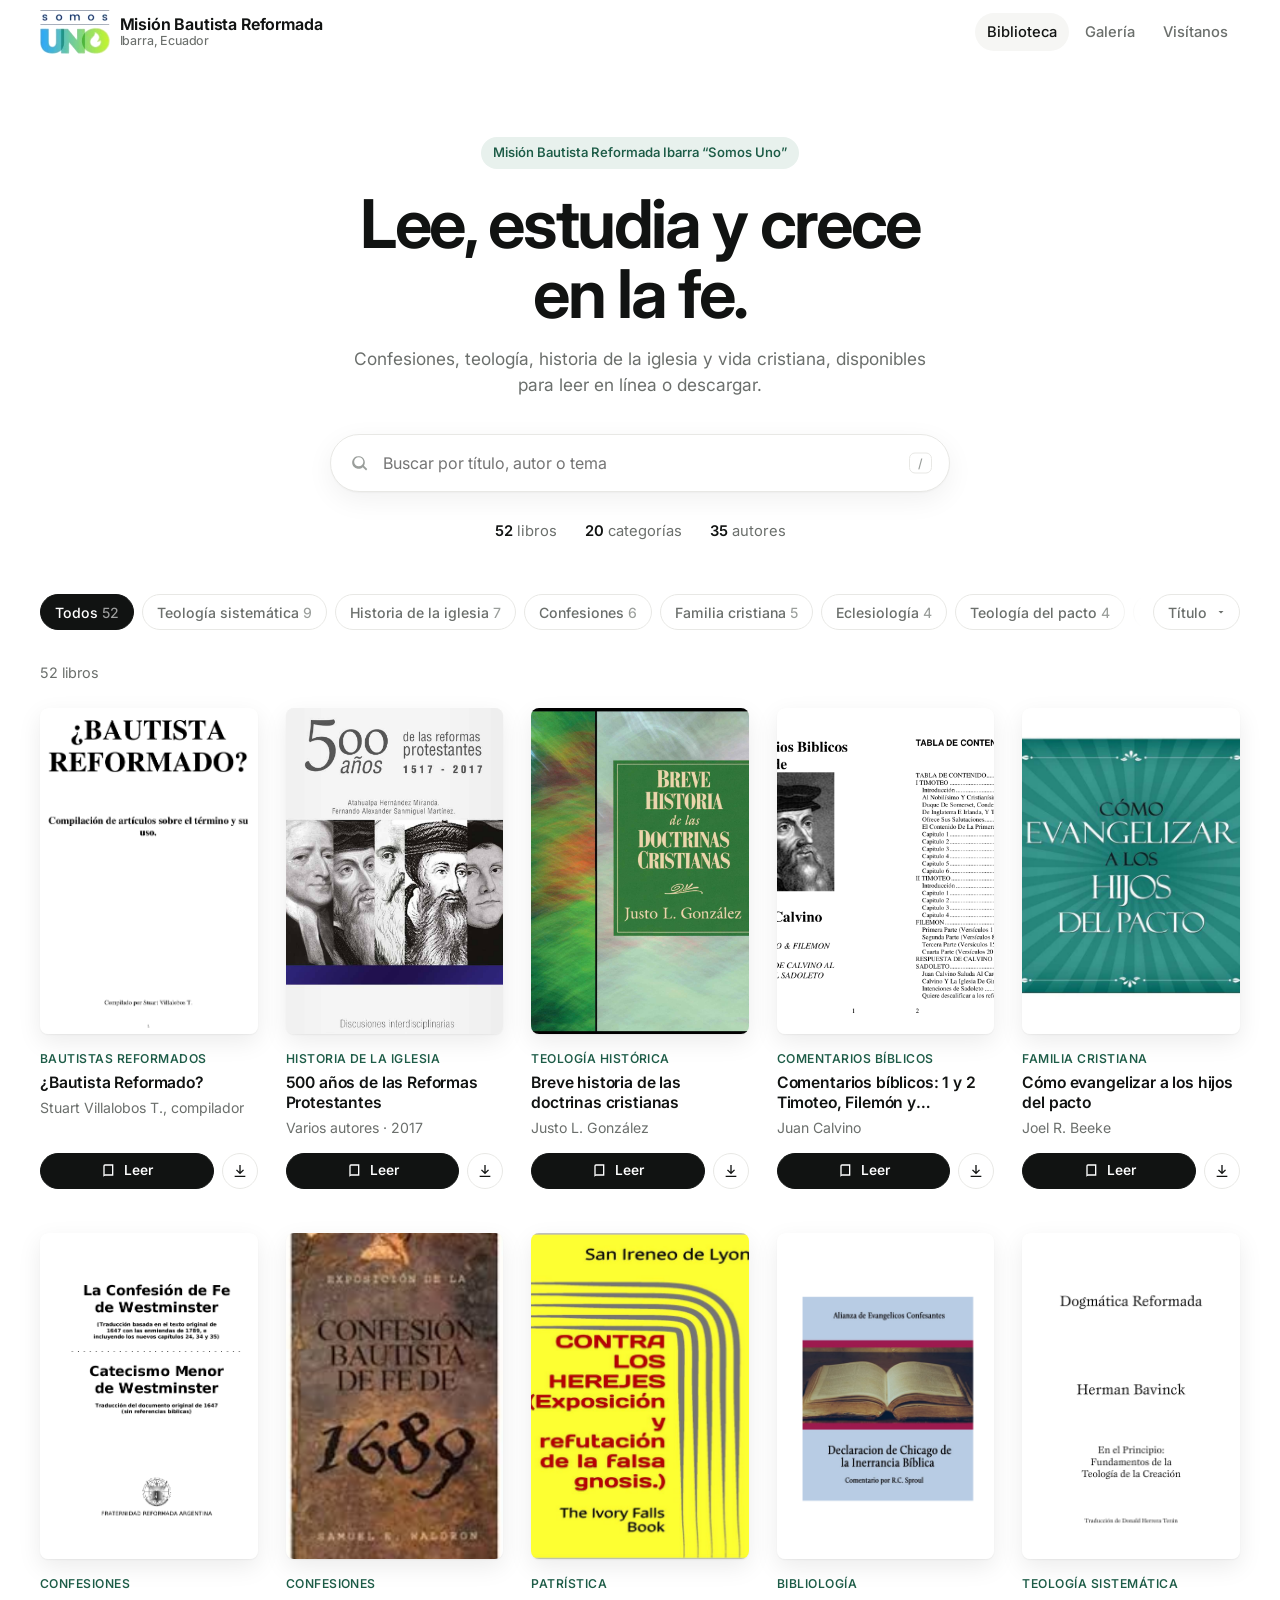
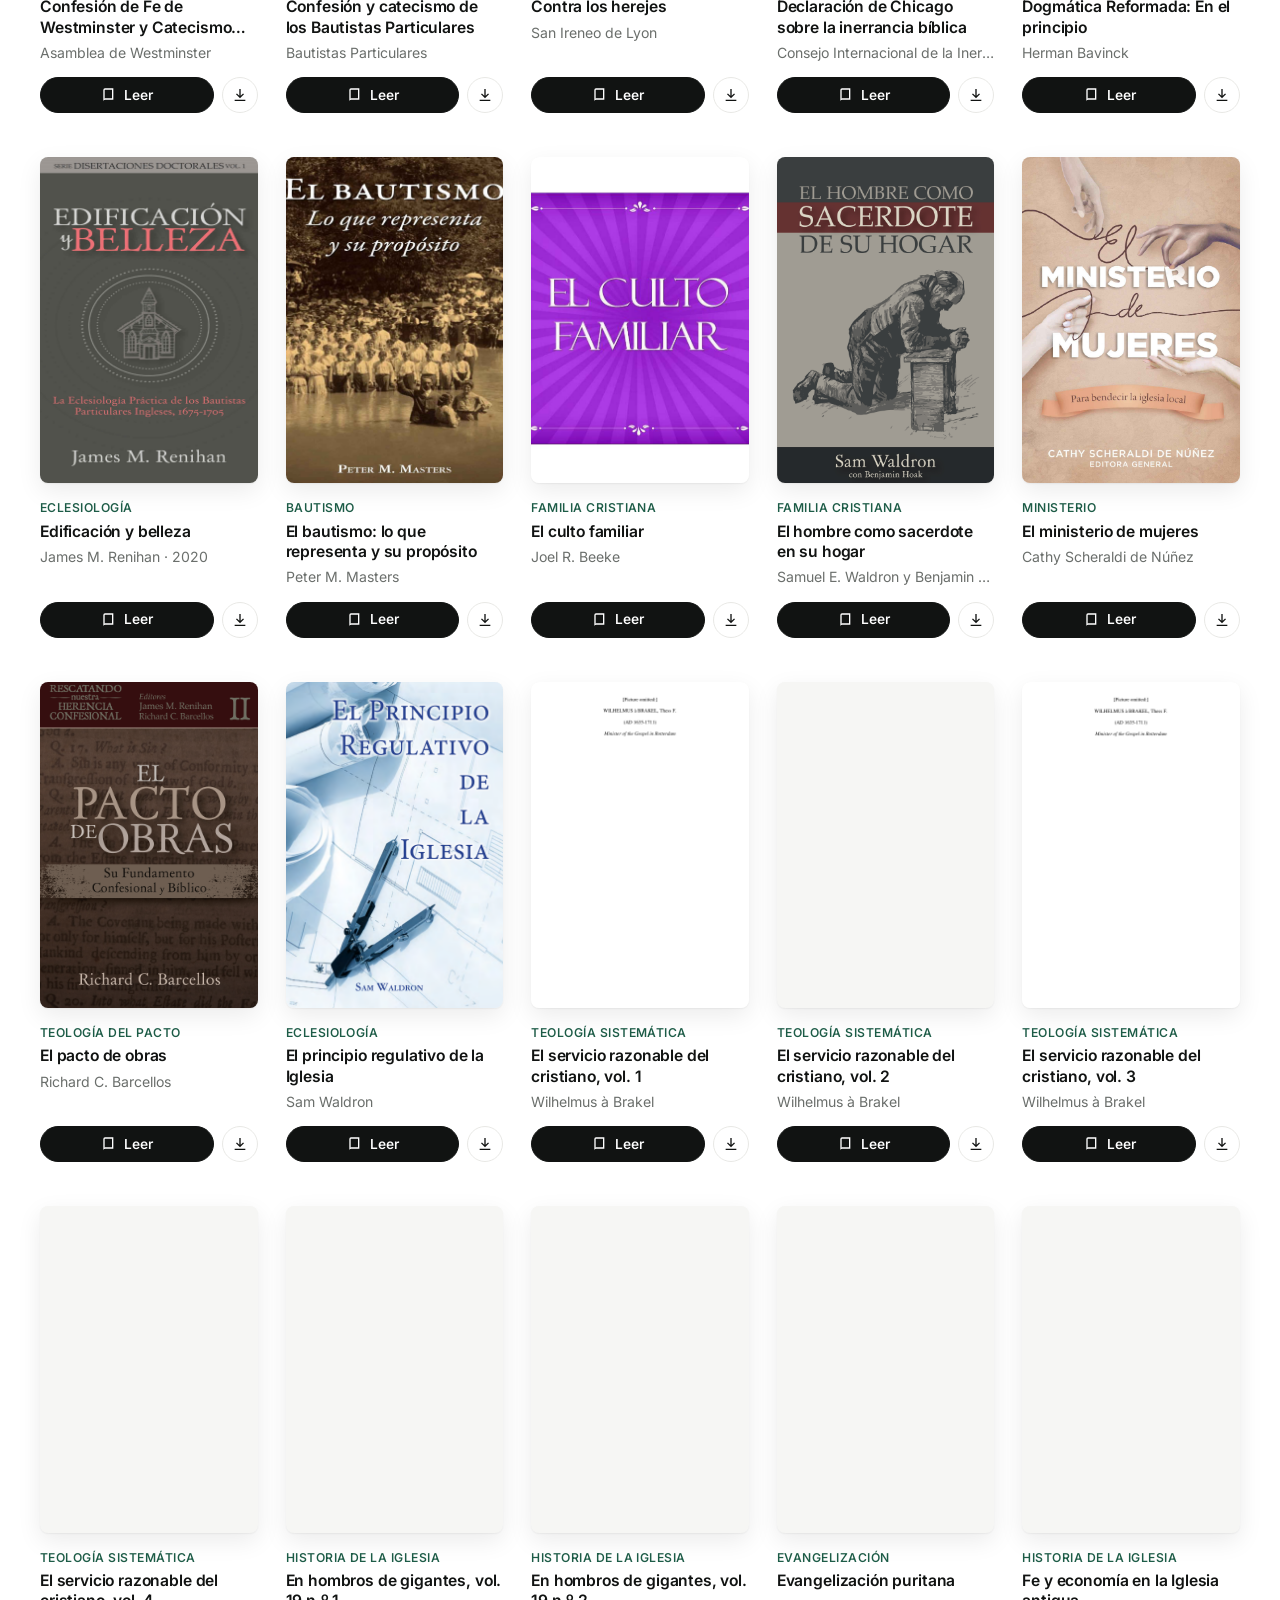
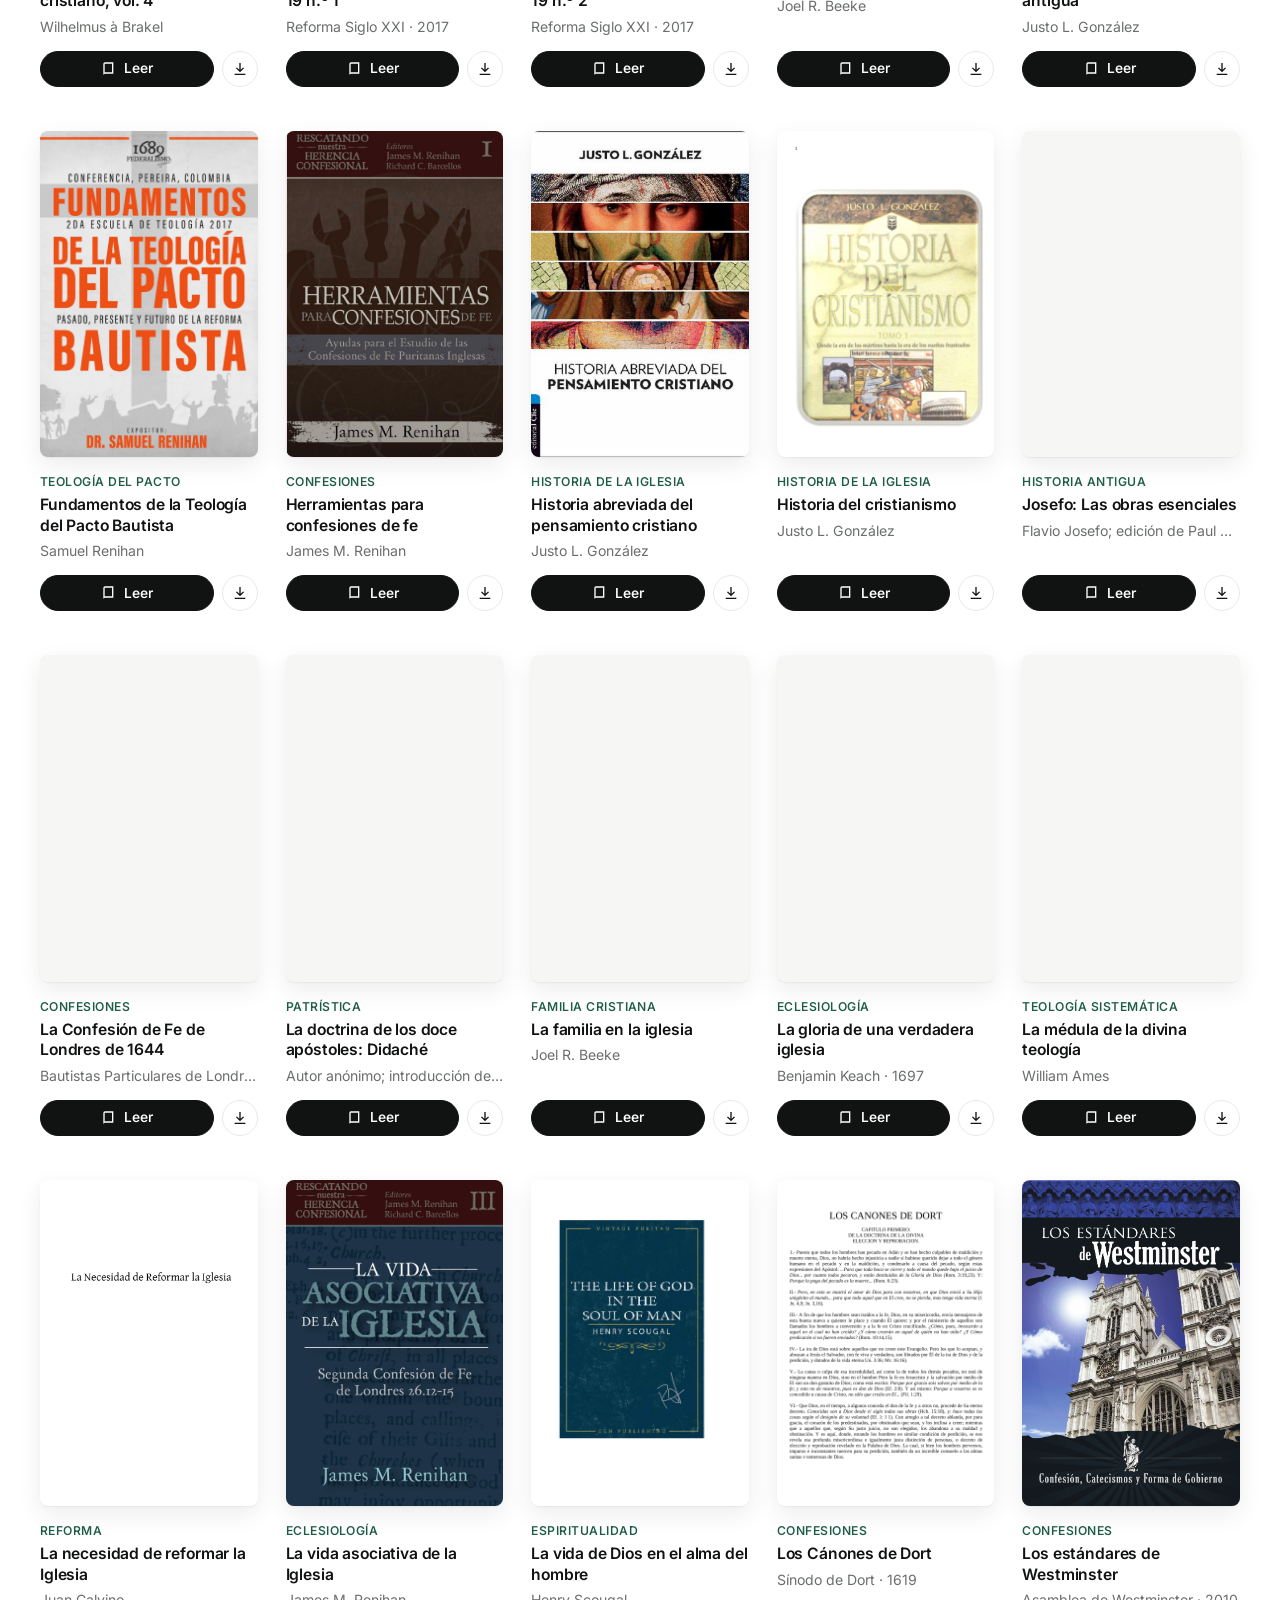
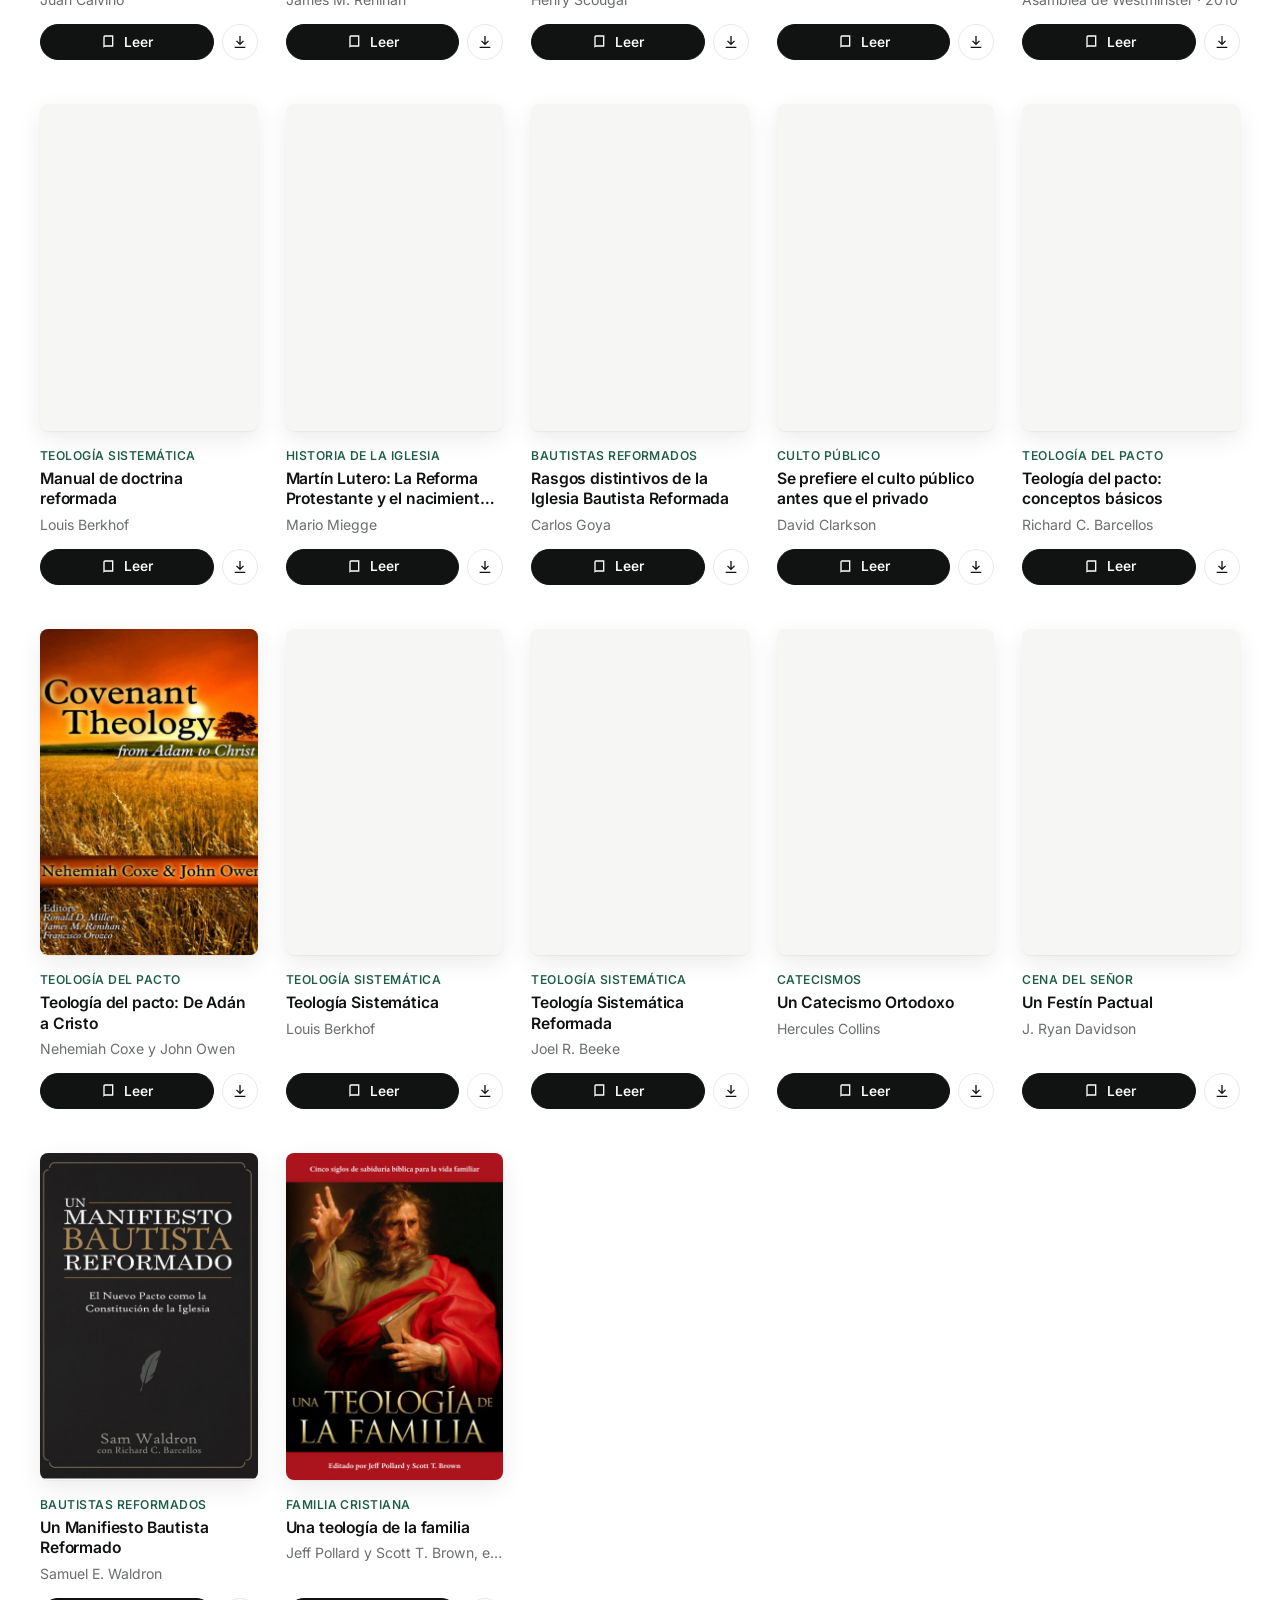
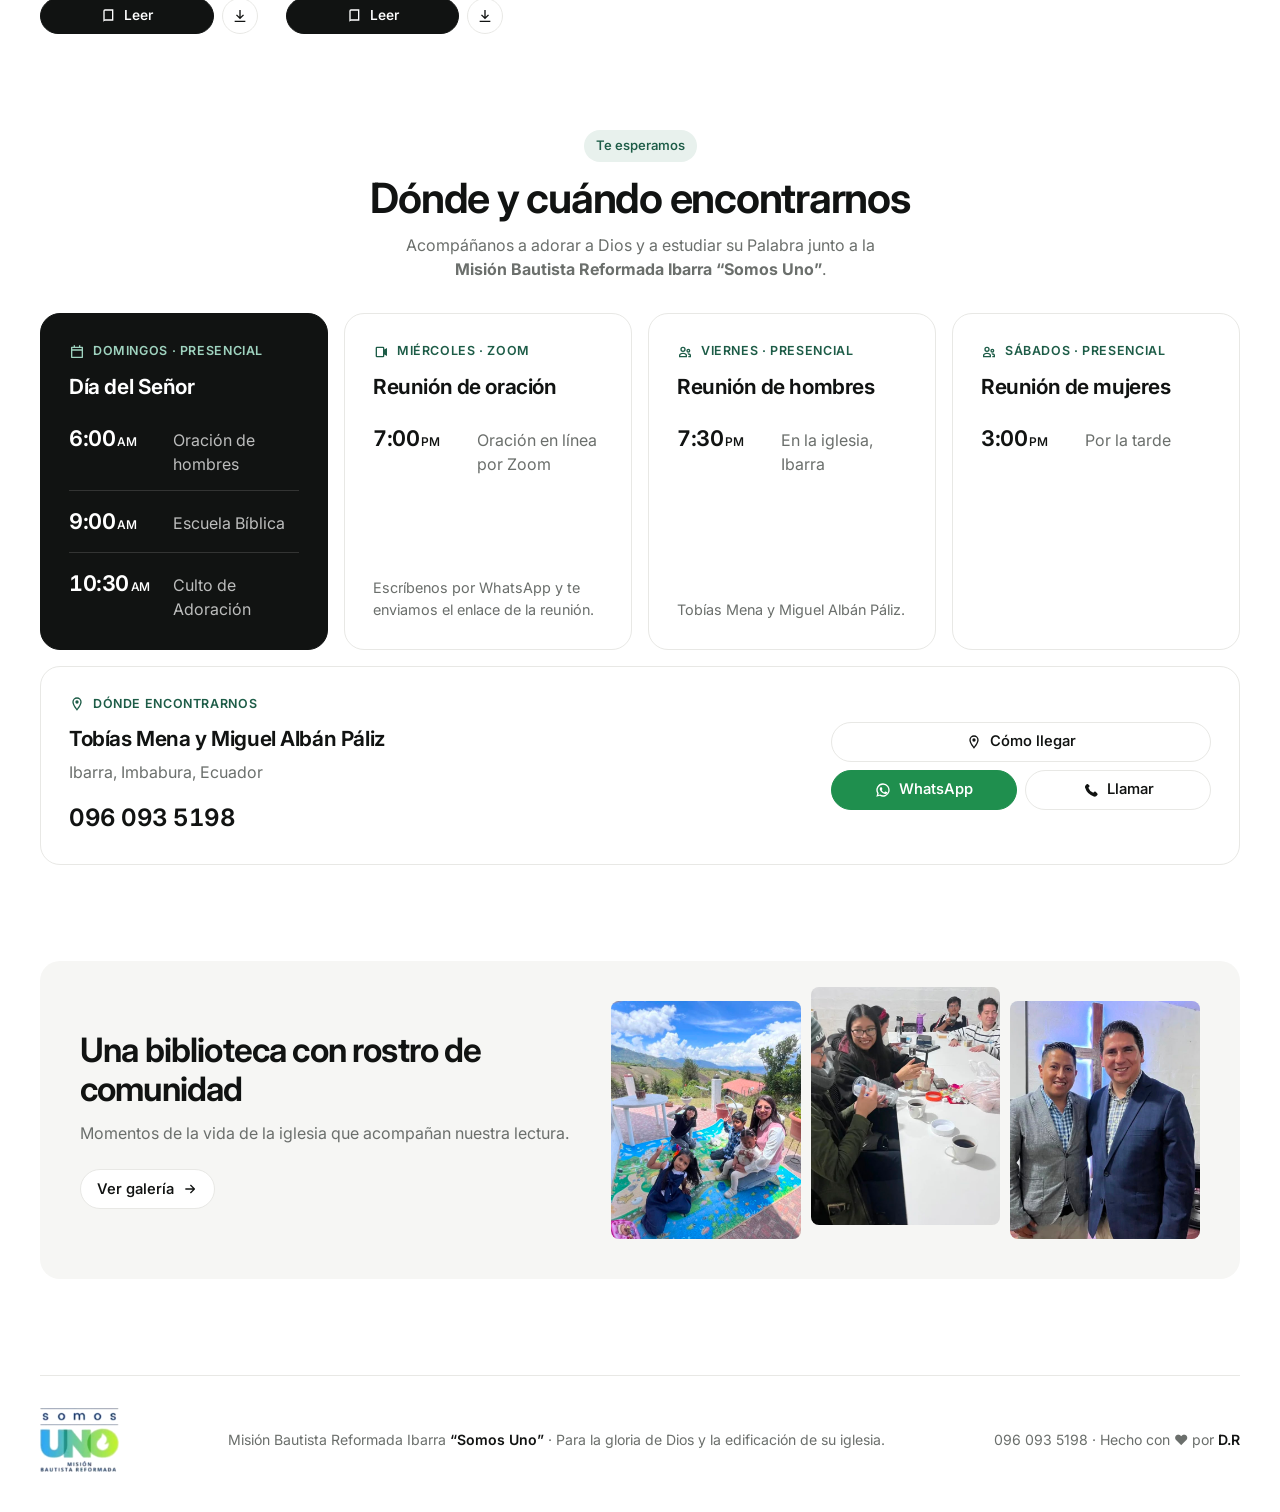
==== commit 38a6b09a: "Agregar oración de hombres los domingos a las 6:00 AM Co-Authored-By: Claude Opus 5.5 <noreply@anthr" ====
--- a/docs/index.html
+++ b/docs/index.html
@@ -504,6 +504,7 @@
           </span>
           <h3>Día del Señor</h3>
           <ul class="times">
+            <li><strong>6:00<small>AM</small></strong><span>Oración de hombres</span></li>
             <li><strong>9:00<small>AM</small></strong><span>Escuela Bíblica</span></li>
             <li><strong>10:30<small>AM</small></strong><span>Culto de Adoración</span></li>
           </ul>
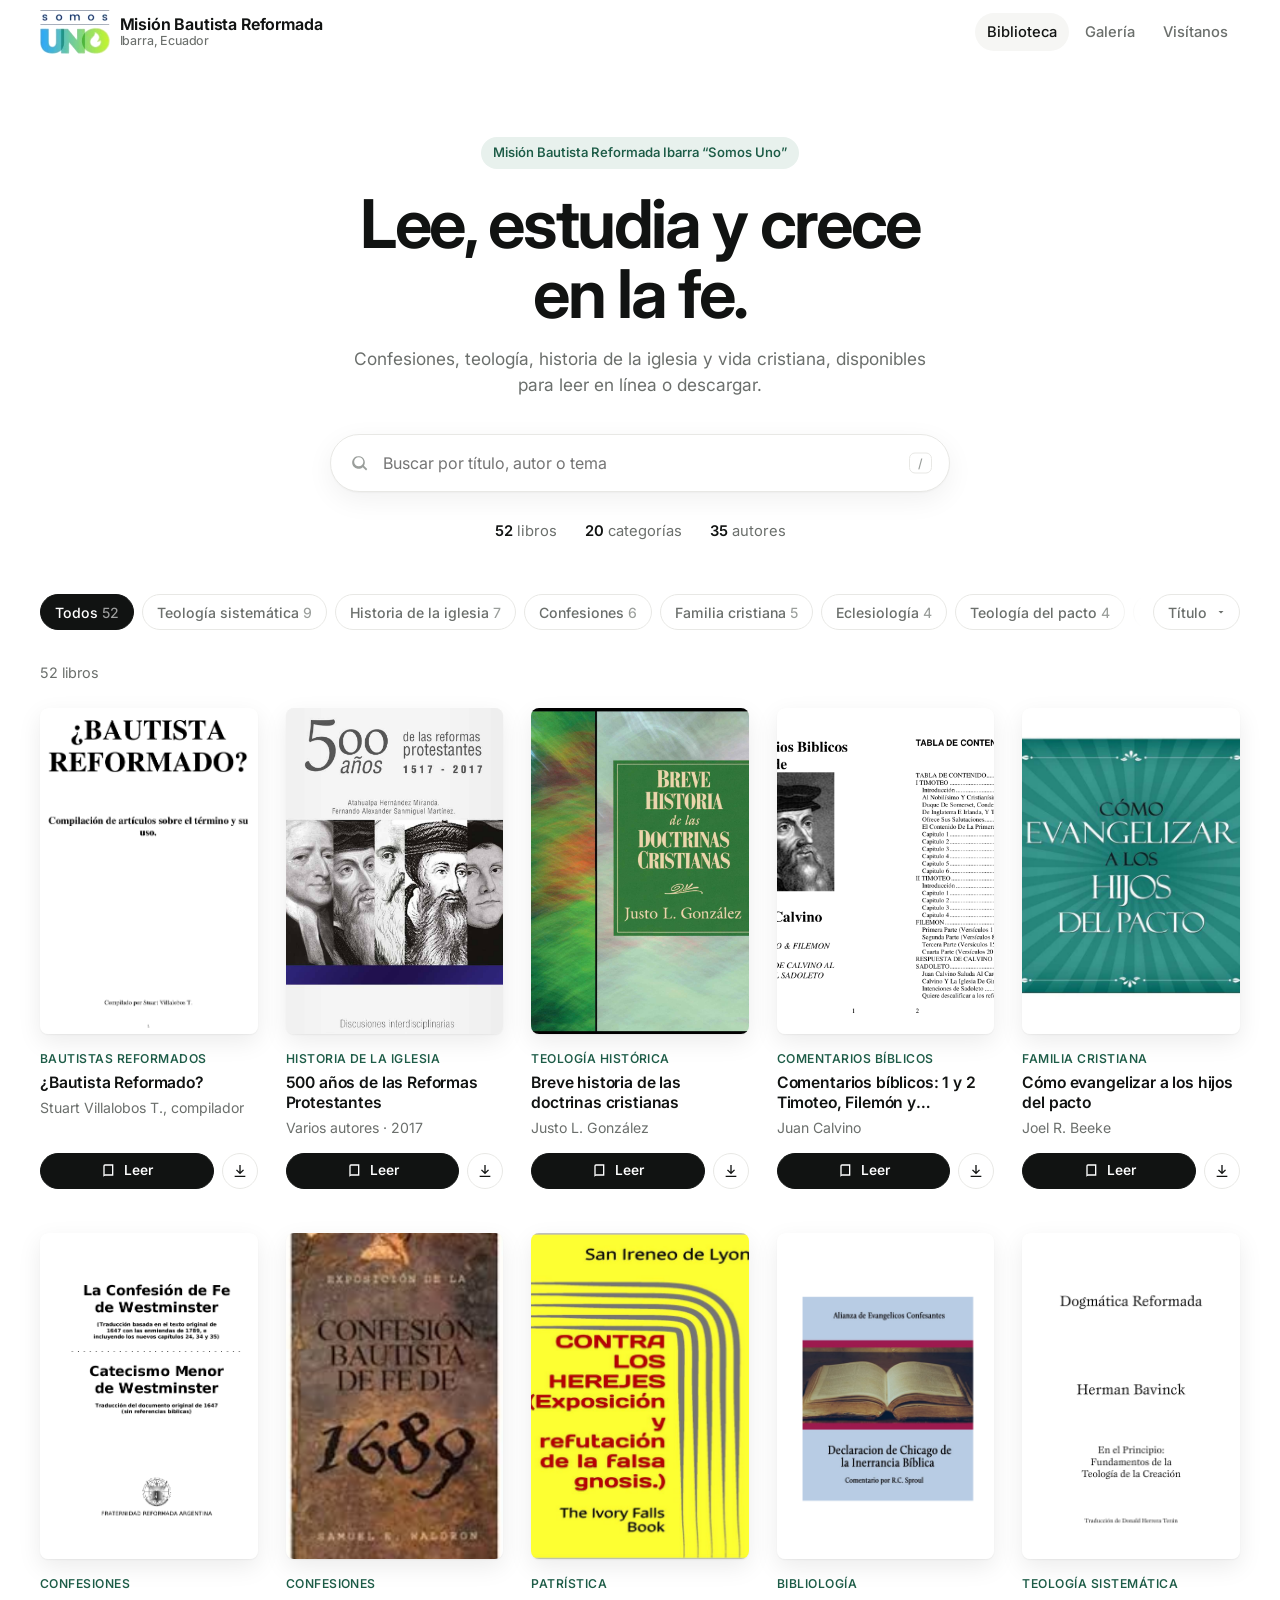
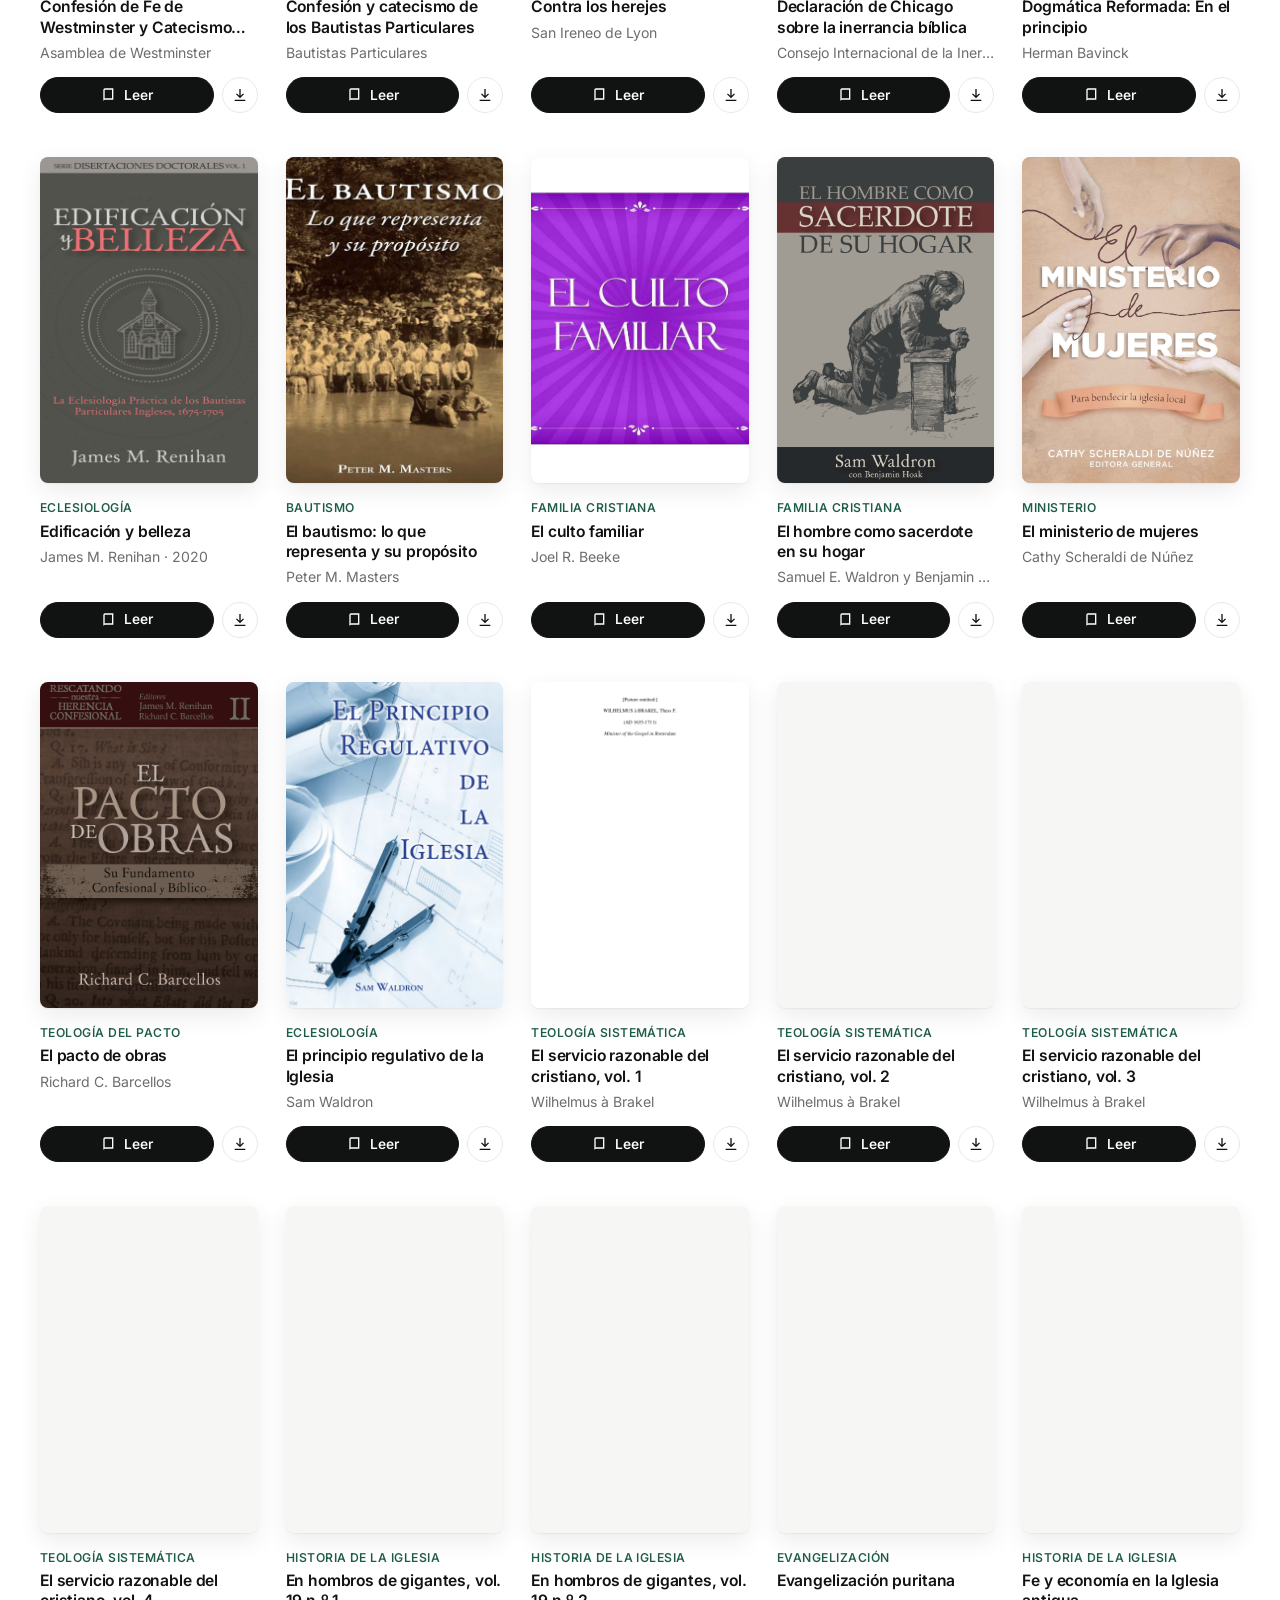
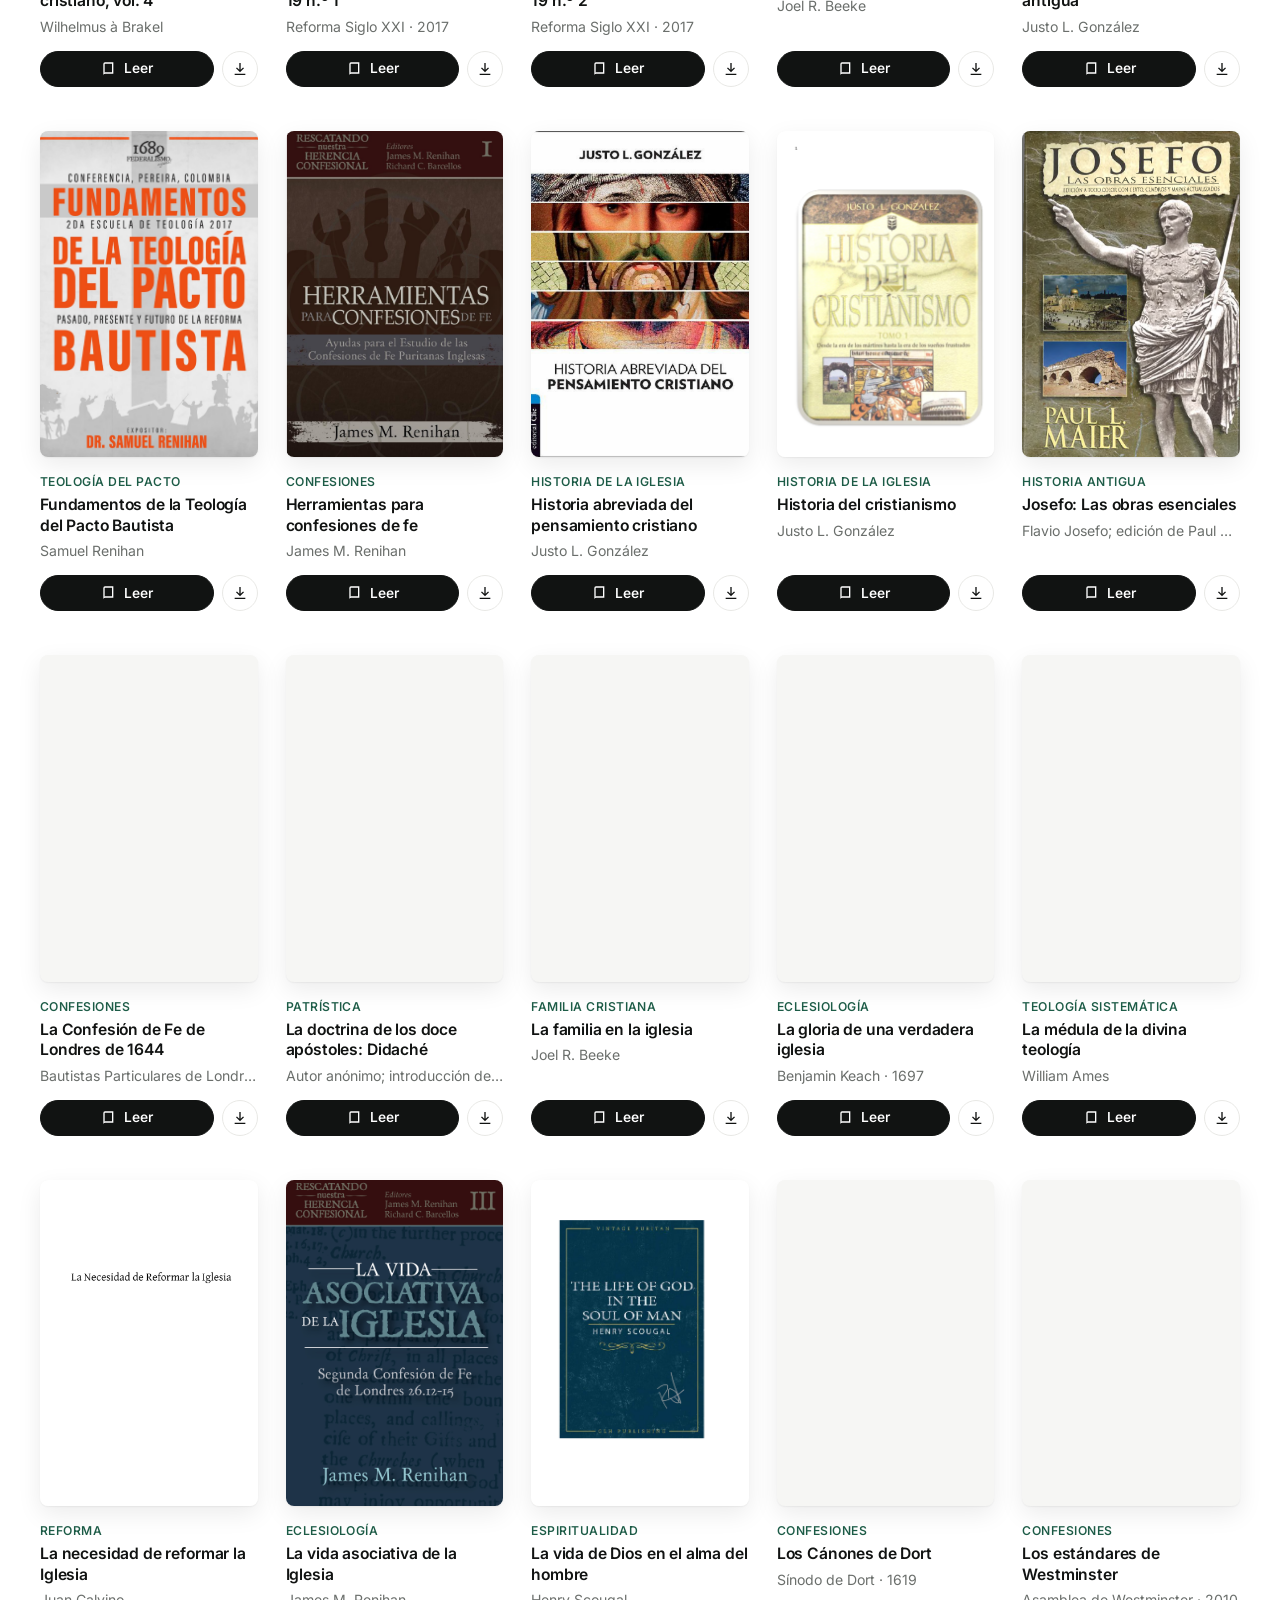
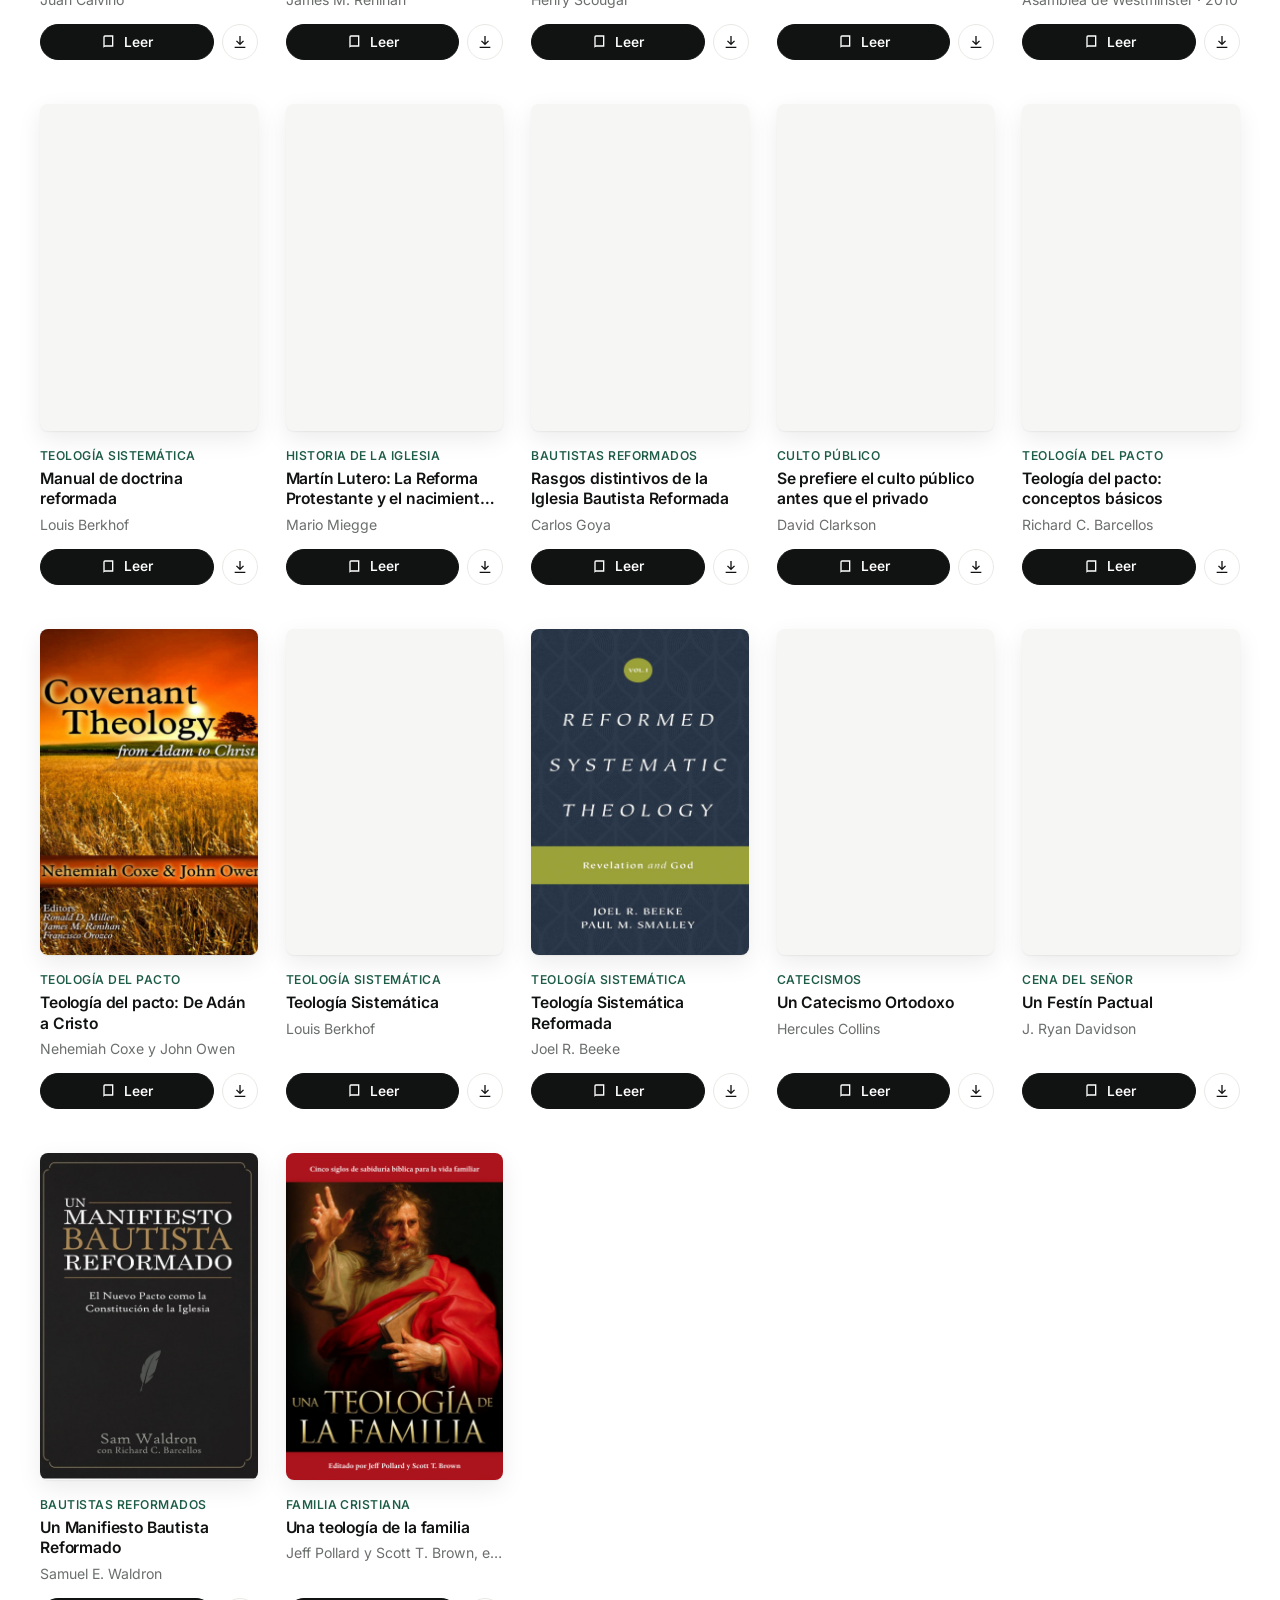
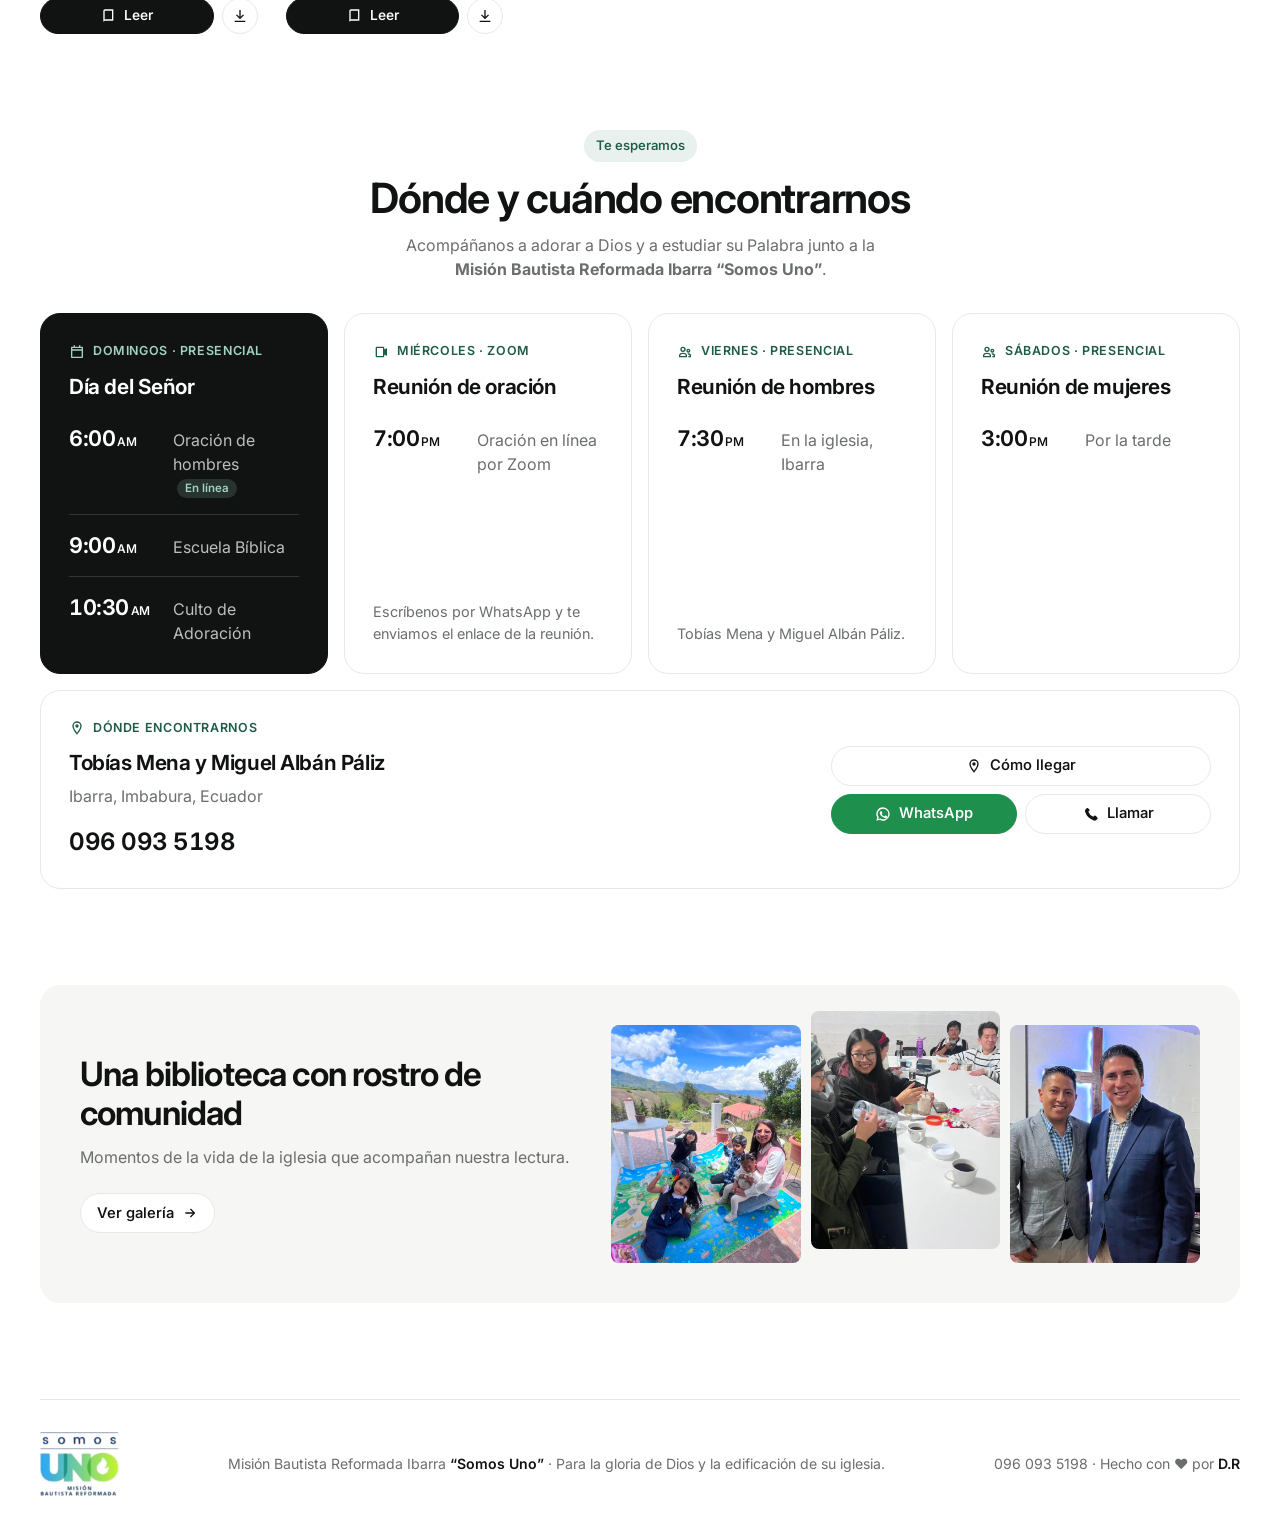
==== commit 545cf664: "Marcar la oración de hombres del domingo (6:00 AM) como en línea Co-Authored-By: Claude Opus 5.5 <no" ====
--- a/docs/index.html
+++ b/docs/index.html
@@ -395,6 +395,20 @@
     .times strong small { font-size: 0.75rem; font-weight: 550; margin-left: 2px; }
     .times span { color: var(--muted); }
     .visit-card.featured .times span { color: rgba(255, 255, 255, 0.72); }
+    .mode {
+      display: inline-block;
+      margin-left: 4px;
+      padding: 1px 8px;
+      border-radius: 999px;
+      background: var(--accent-soft);
+      color: var(--accent);
+      font-size: 0.72rem;
+      font-style: normal;
+      font-weight: 600;
+      vertical-align: 2px;
+      white-space: nowrap;
+    }
+    .visit-card.featured .mode { background: rgba(159, 211, 191, 0.16); color: #9fd3bf; }
 
     .visit-note { margin: auto 0 0; padding-top: 20px; color: var(--muted); font-size: 0.9rem; }
 
@@ -504,7 +518,7 @@
           </span>
           <h3>Día del Señor</h3>
           <ul class="times">
-            <li><strong>6:00<small>AM</small></strong><span>Oración de hombres</span></li>
+            <li><strong>6:00<small>AM</small></strong><span>Oración de hombres <em class="mode">En línea</em></span></li>
             <li><strong>9:00<small>AM</small></strong><span>Escuela Bíblica</span></li>
             <li><strong>10:30<small>AM</small></strong><span>Culto de Adoración</span></li>
           </ul>
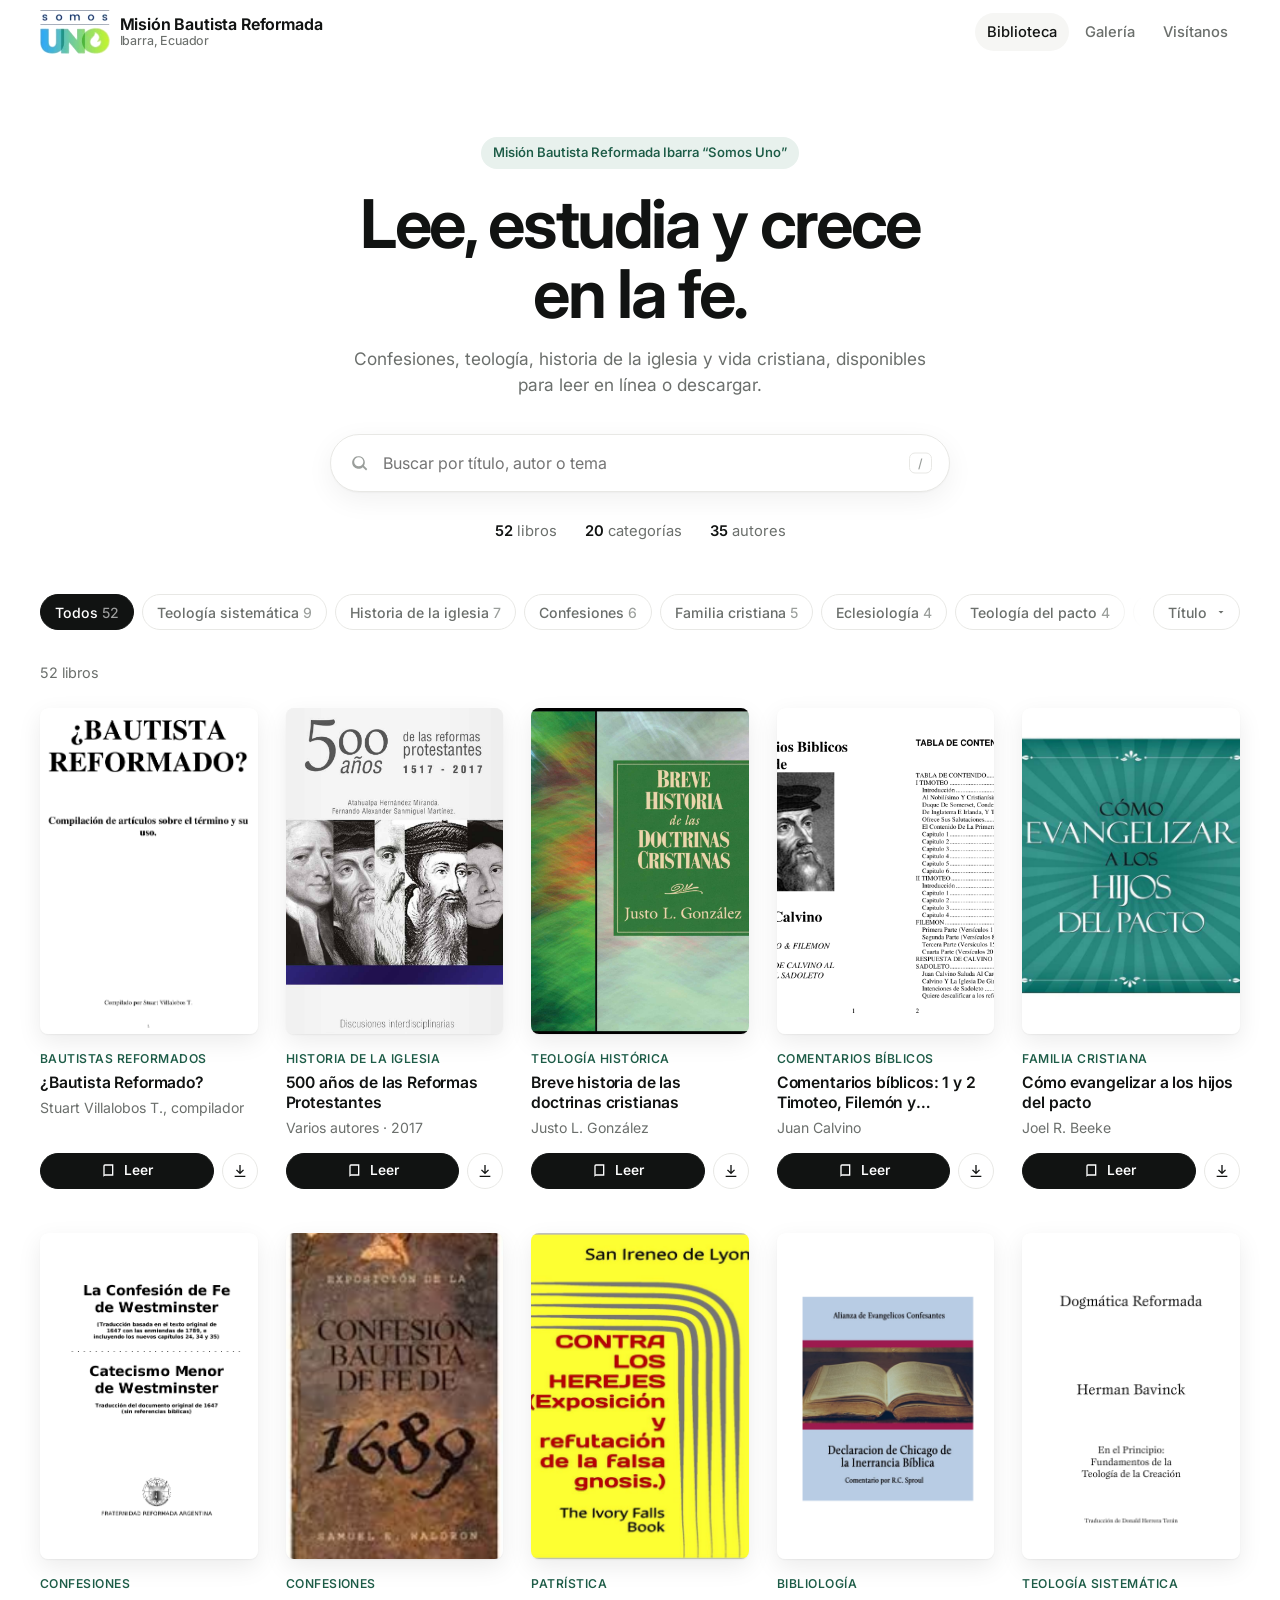
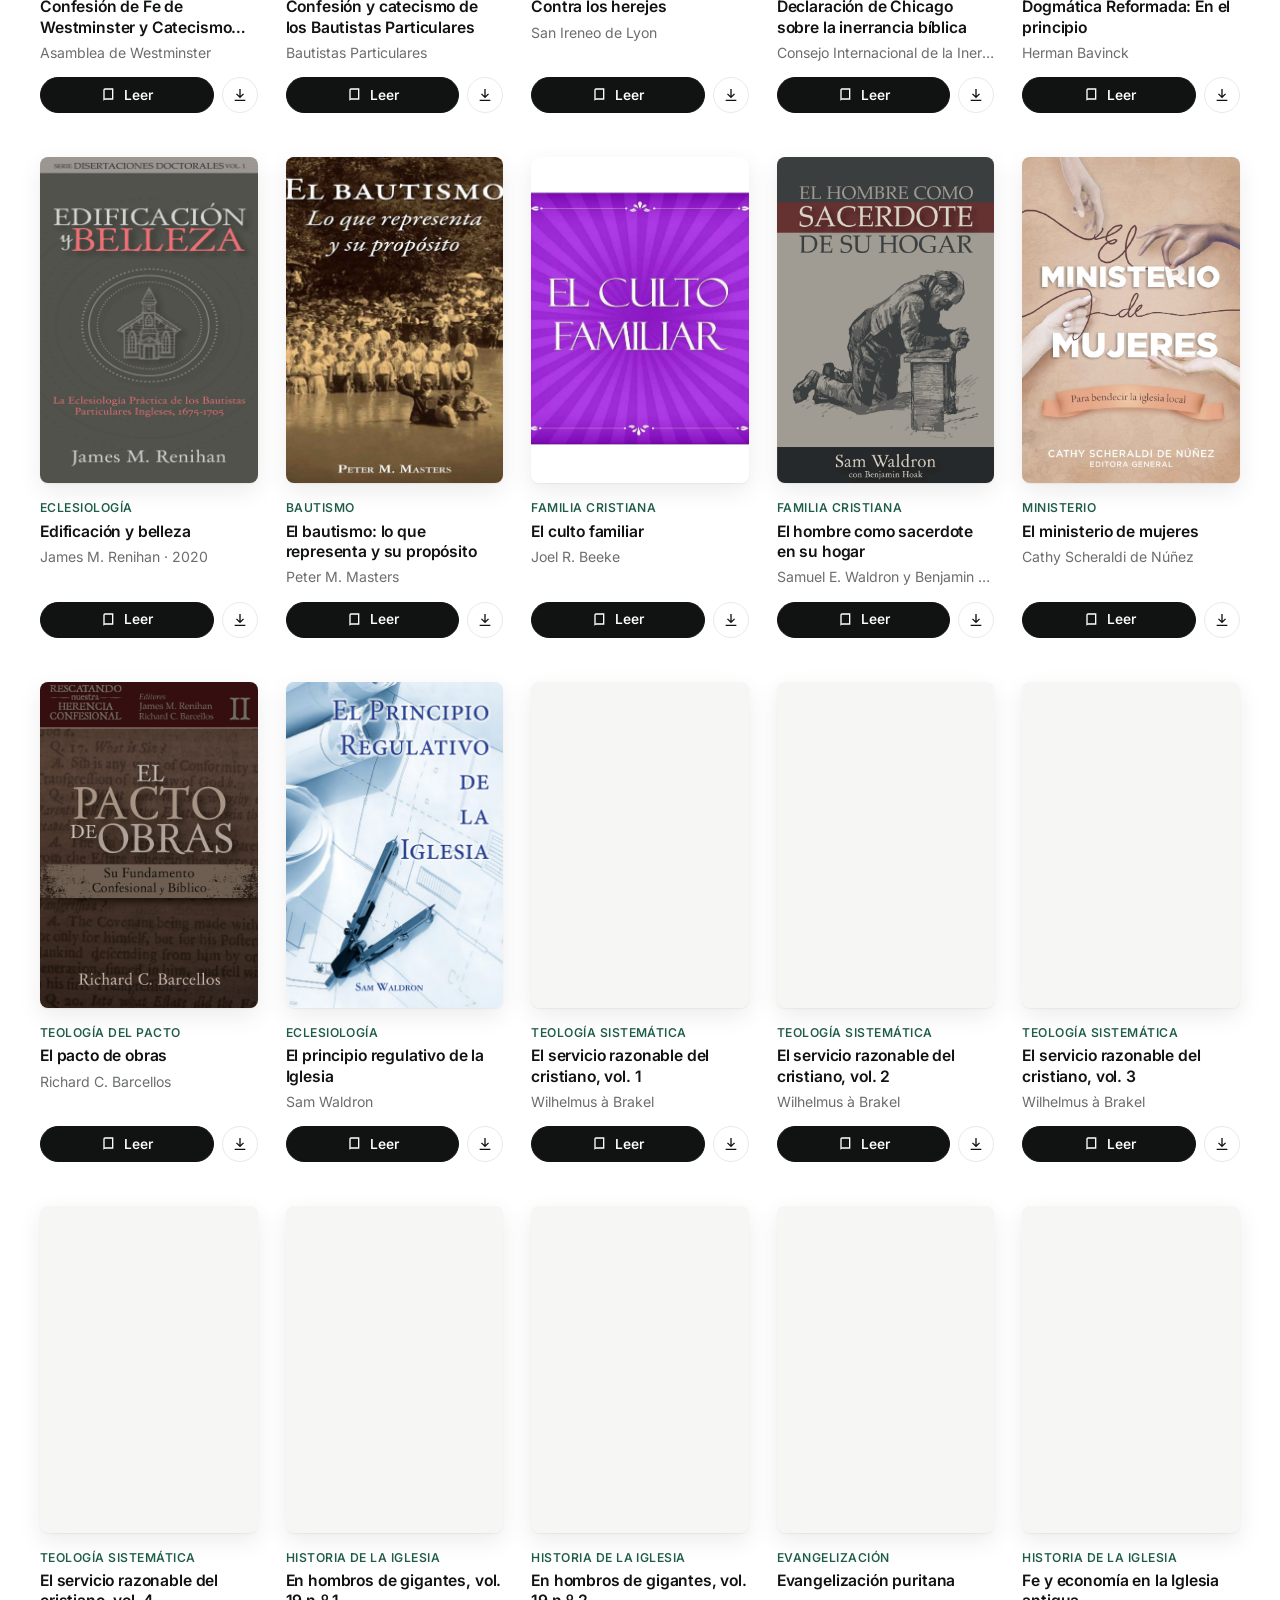
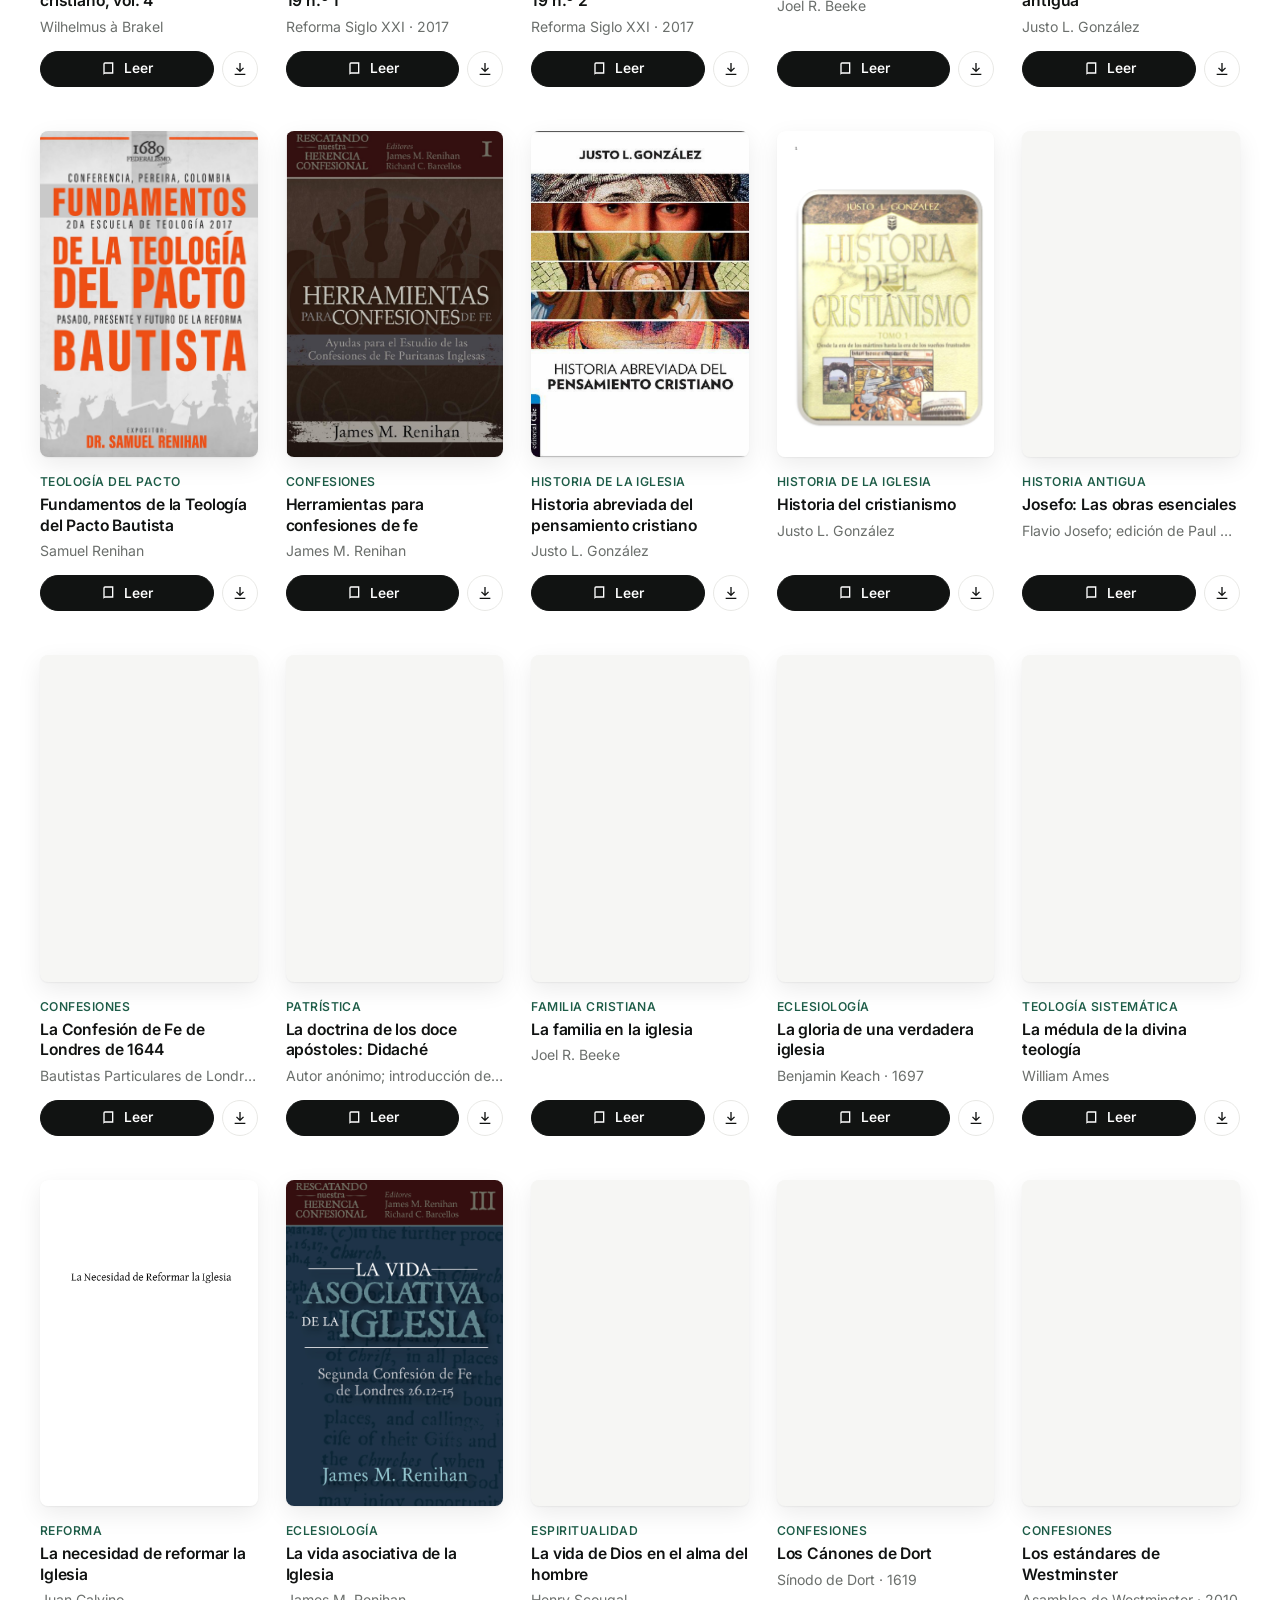
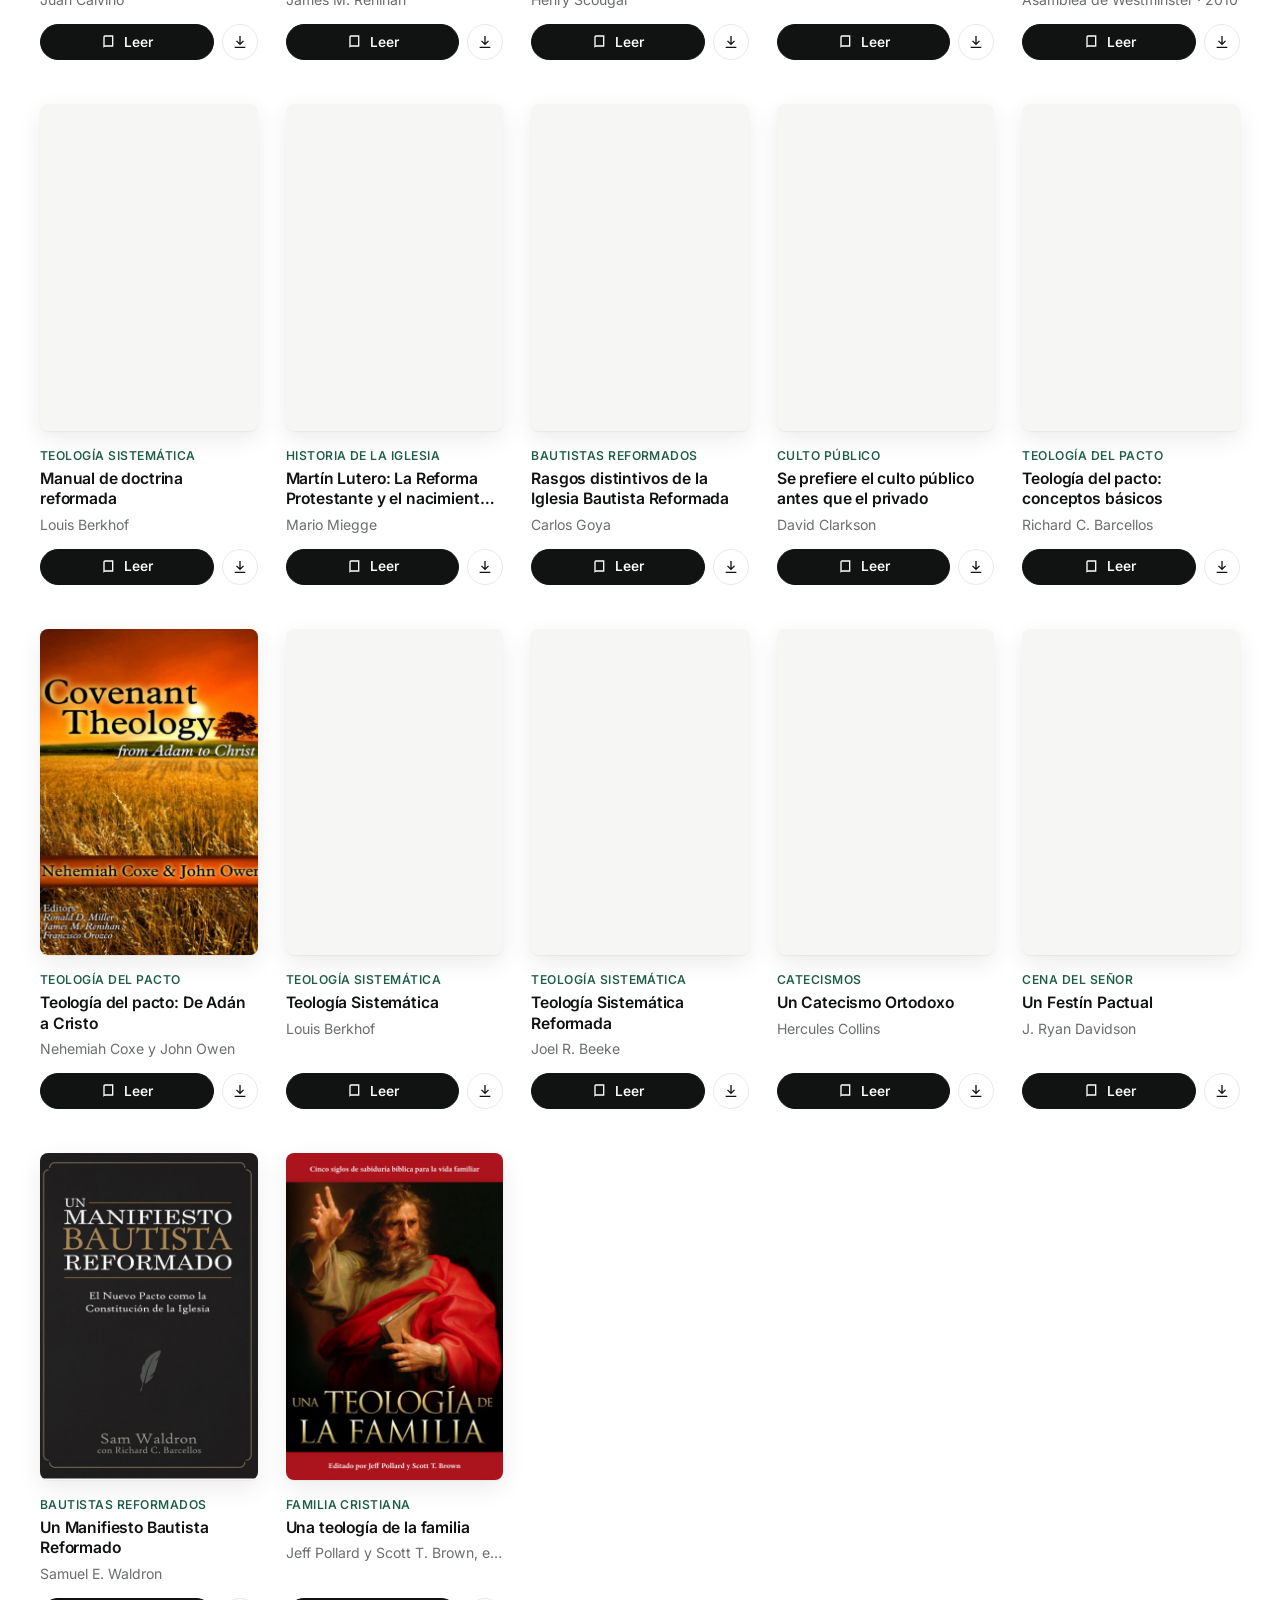
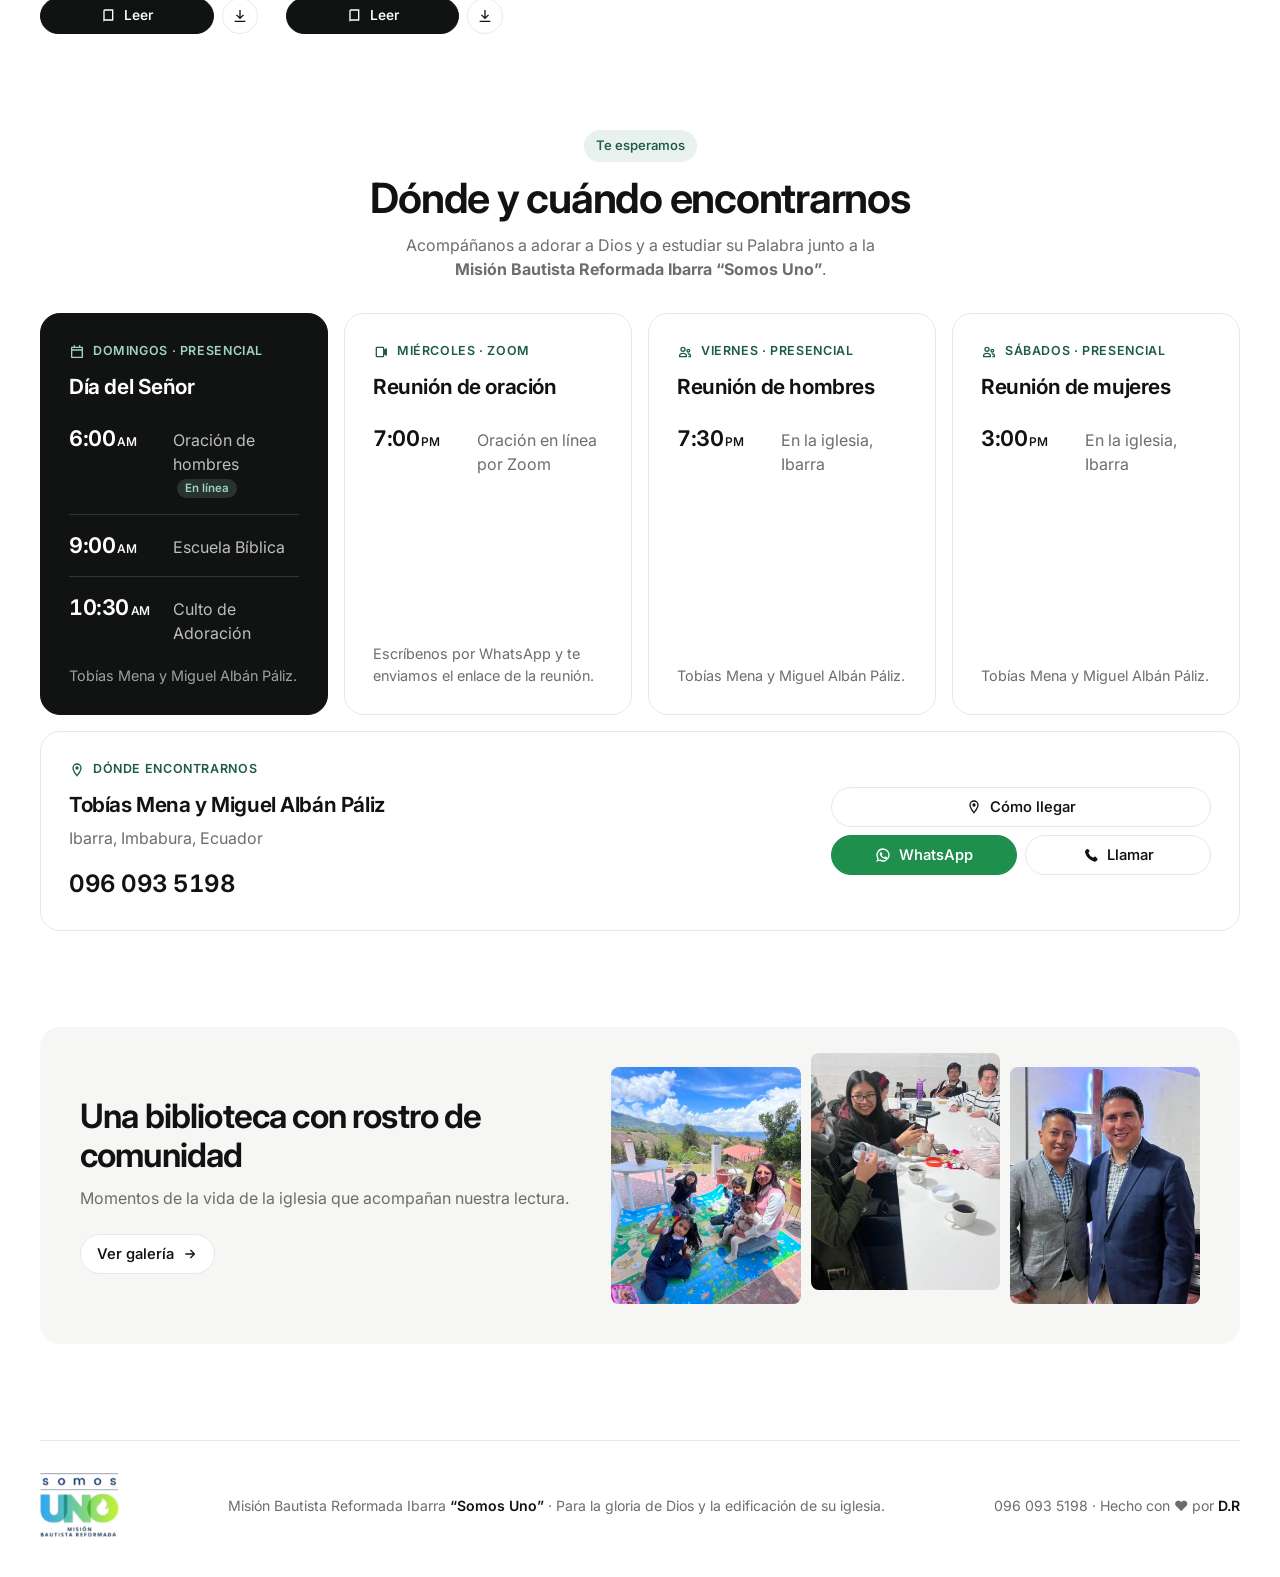
==== commit cd9b70f7: "Mostrar la dirección en todas las tarjetas presenciales Domingos y sábados ahora indican Tobías Mena" ====
--- a/docs/index.html
+++ b/docs/index.html
@@ -411,6 +411,7 @@
     .visit-card.featured .mode { background: rgba(159, 211, 191, 0.16); color: #9fd3bf; }
 
     .visit-note { margin: auto 0 0; padding-top: 20px; color: var(--muted); font-size: 0.9rem; }
+    .visit-card.featured .visit-note { color: rgba(255, 255, 255, 0.6); }
 
     .phone {
       display: block;
@@ -522,6 +523,7 @@
             <li><strong>9:00<small>AM</small></strong><span>Escuela Bíblica</span></li>
             <li><strong>10:30<small>AM</small></strong><span>Culto de Adoración</span></li>
           </ul>
+          <p class="visit-note">Tobías Mena y Miguel Albán Páliz.</p>
         </article>
 
         <article class="visit-card">
@@ -555,8 +557,9 @@
           </span>
           <h3>Reunión de mujeres</h3>
           <ul class="times">
-            <li><strong>3:00<small>PM</small></strong><span>Por la tarde</span></li>
+            <li><strong>3:00<small>PM</small></strong><span>En la iglesia, Ibarra</span></li>
           </ul>
+          <p class="visit-note">Tobías Mena y Miguel Albán Páliz.</p>
         </article>
 
         <article class="visit-card contact">
